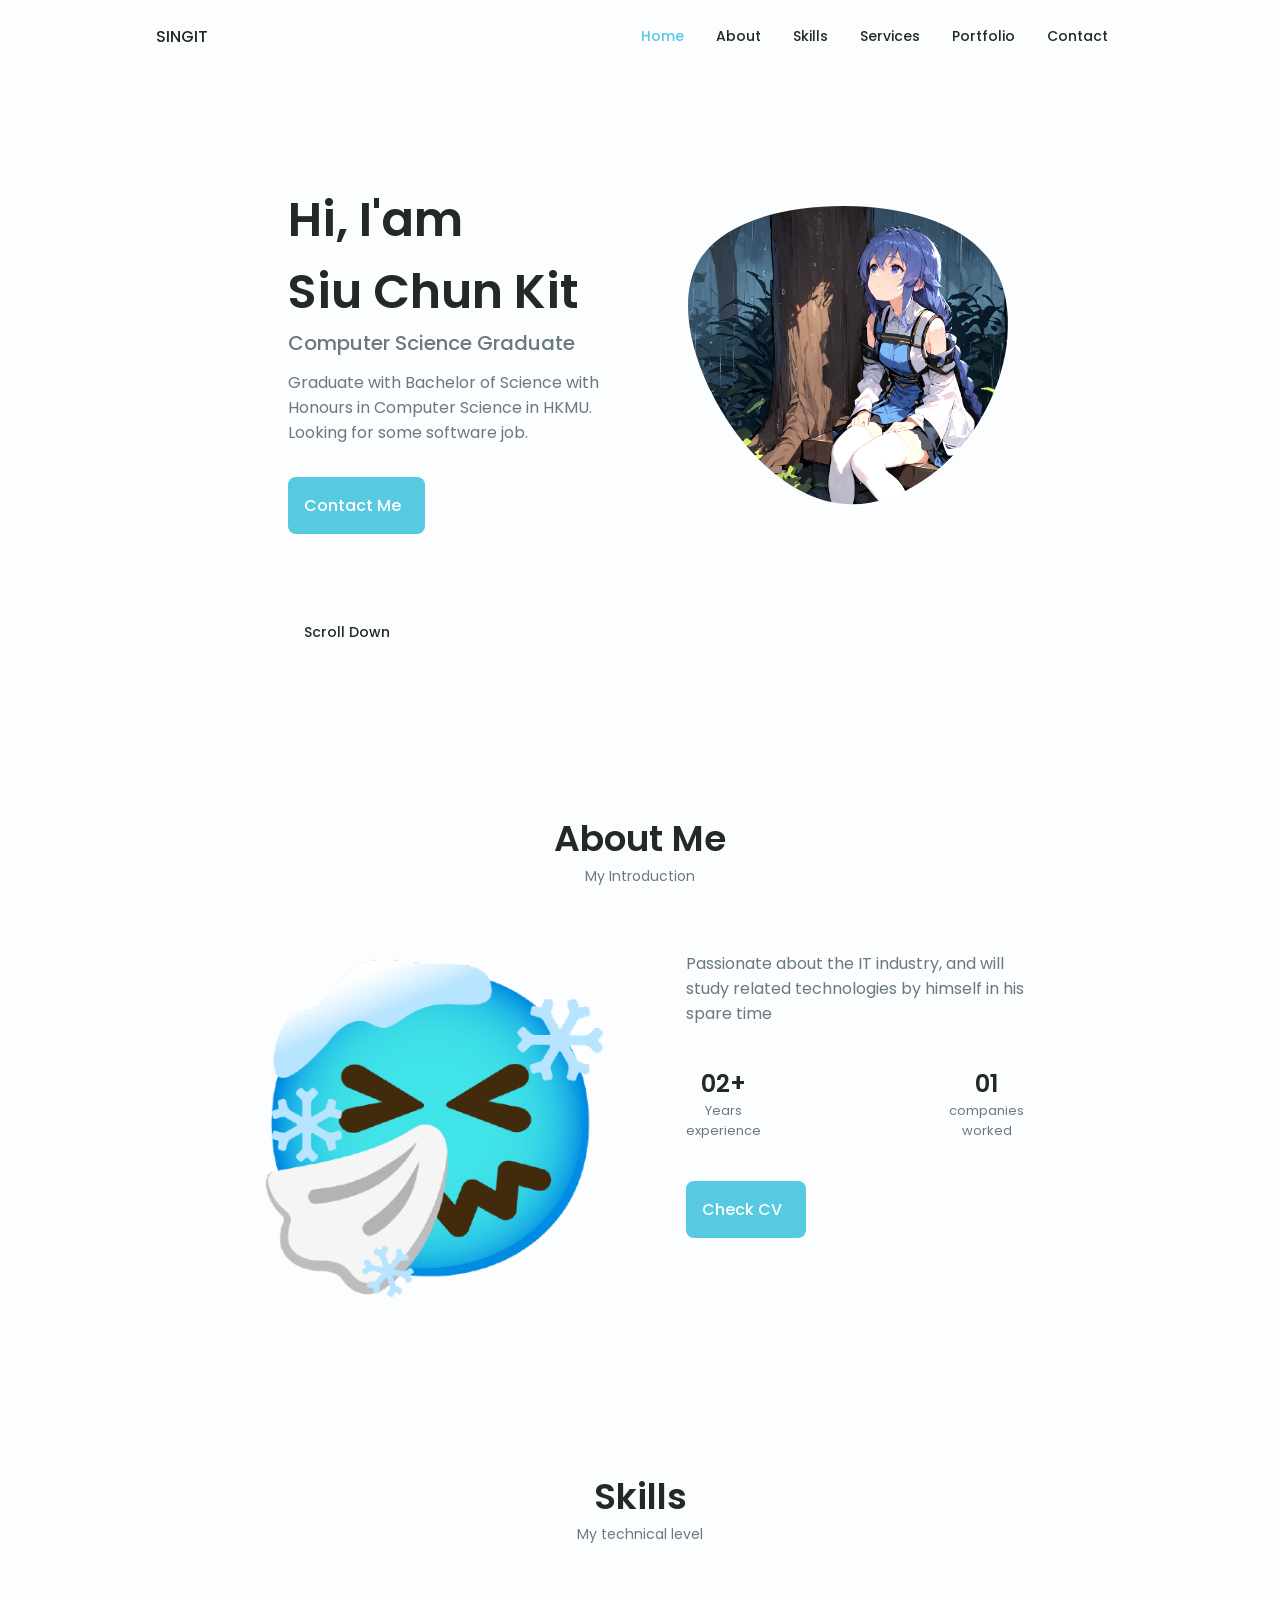
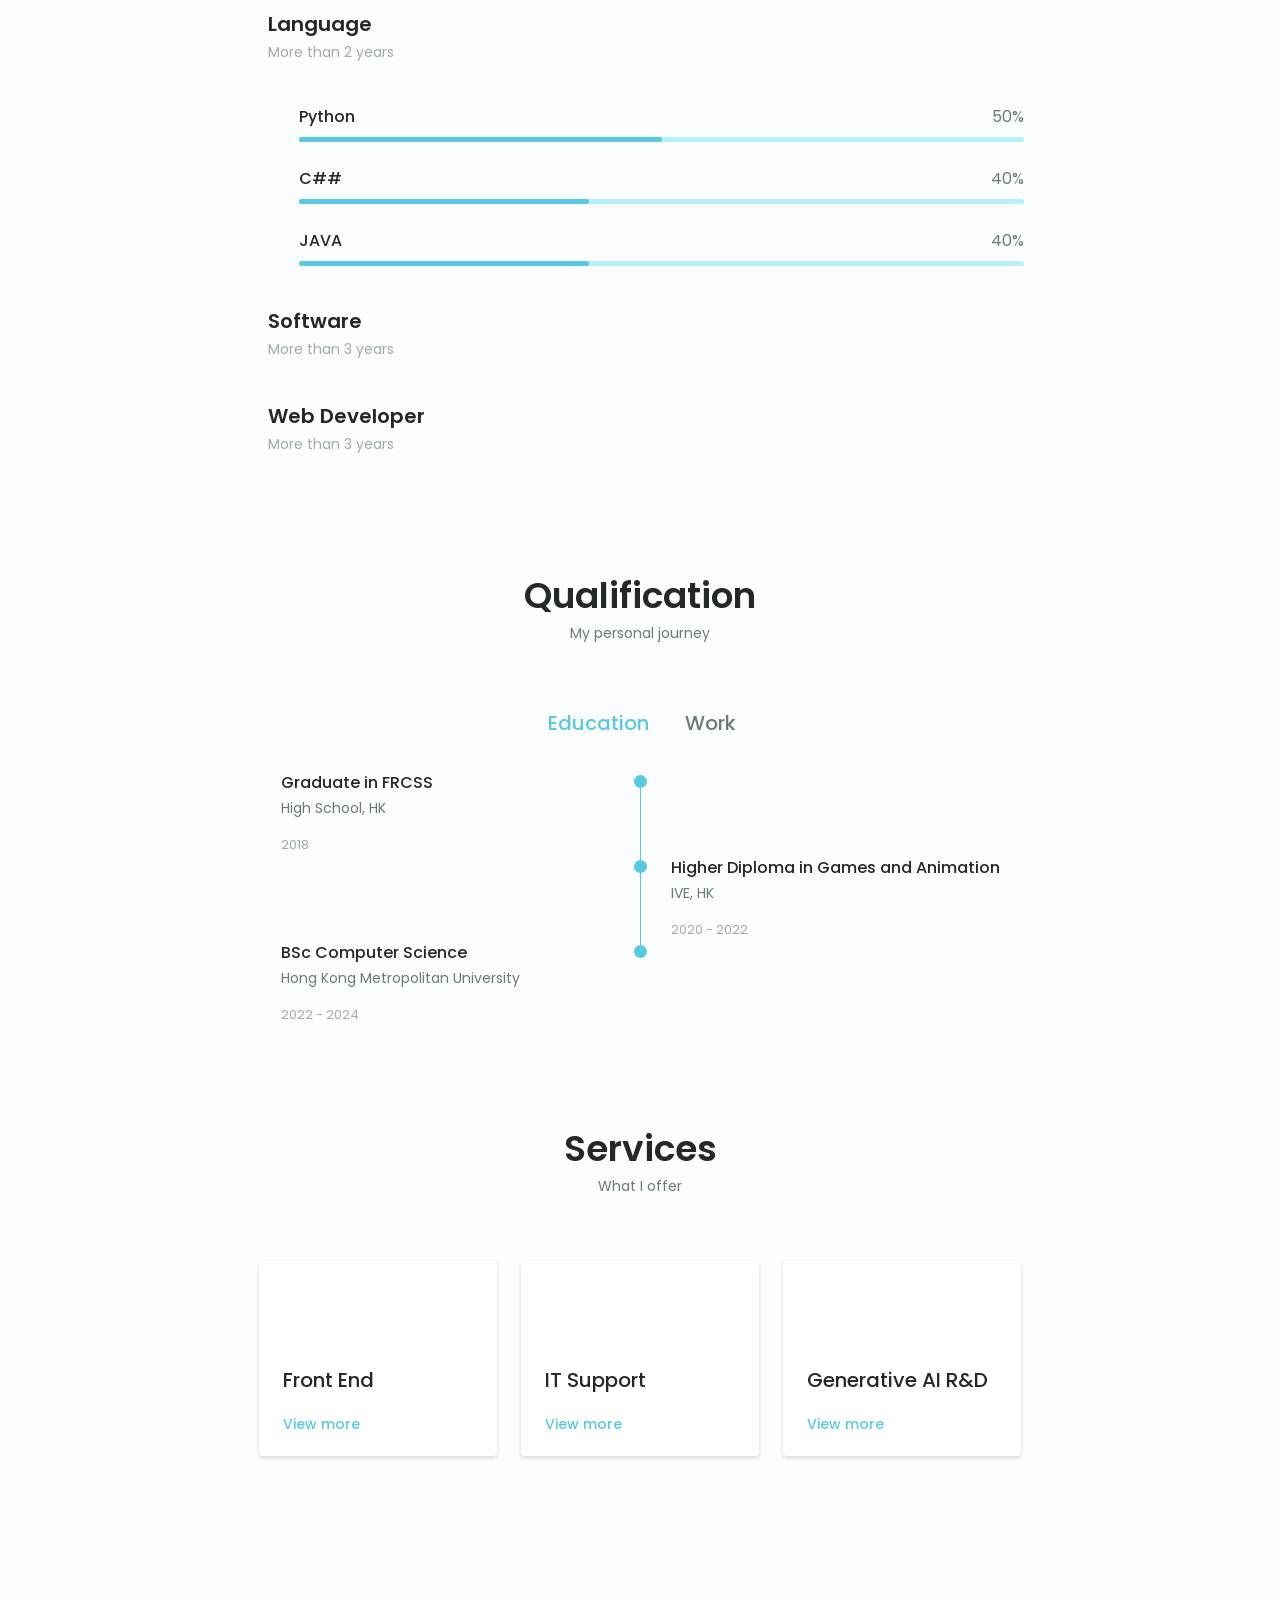
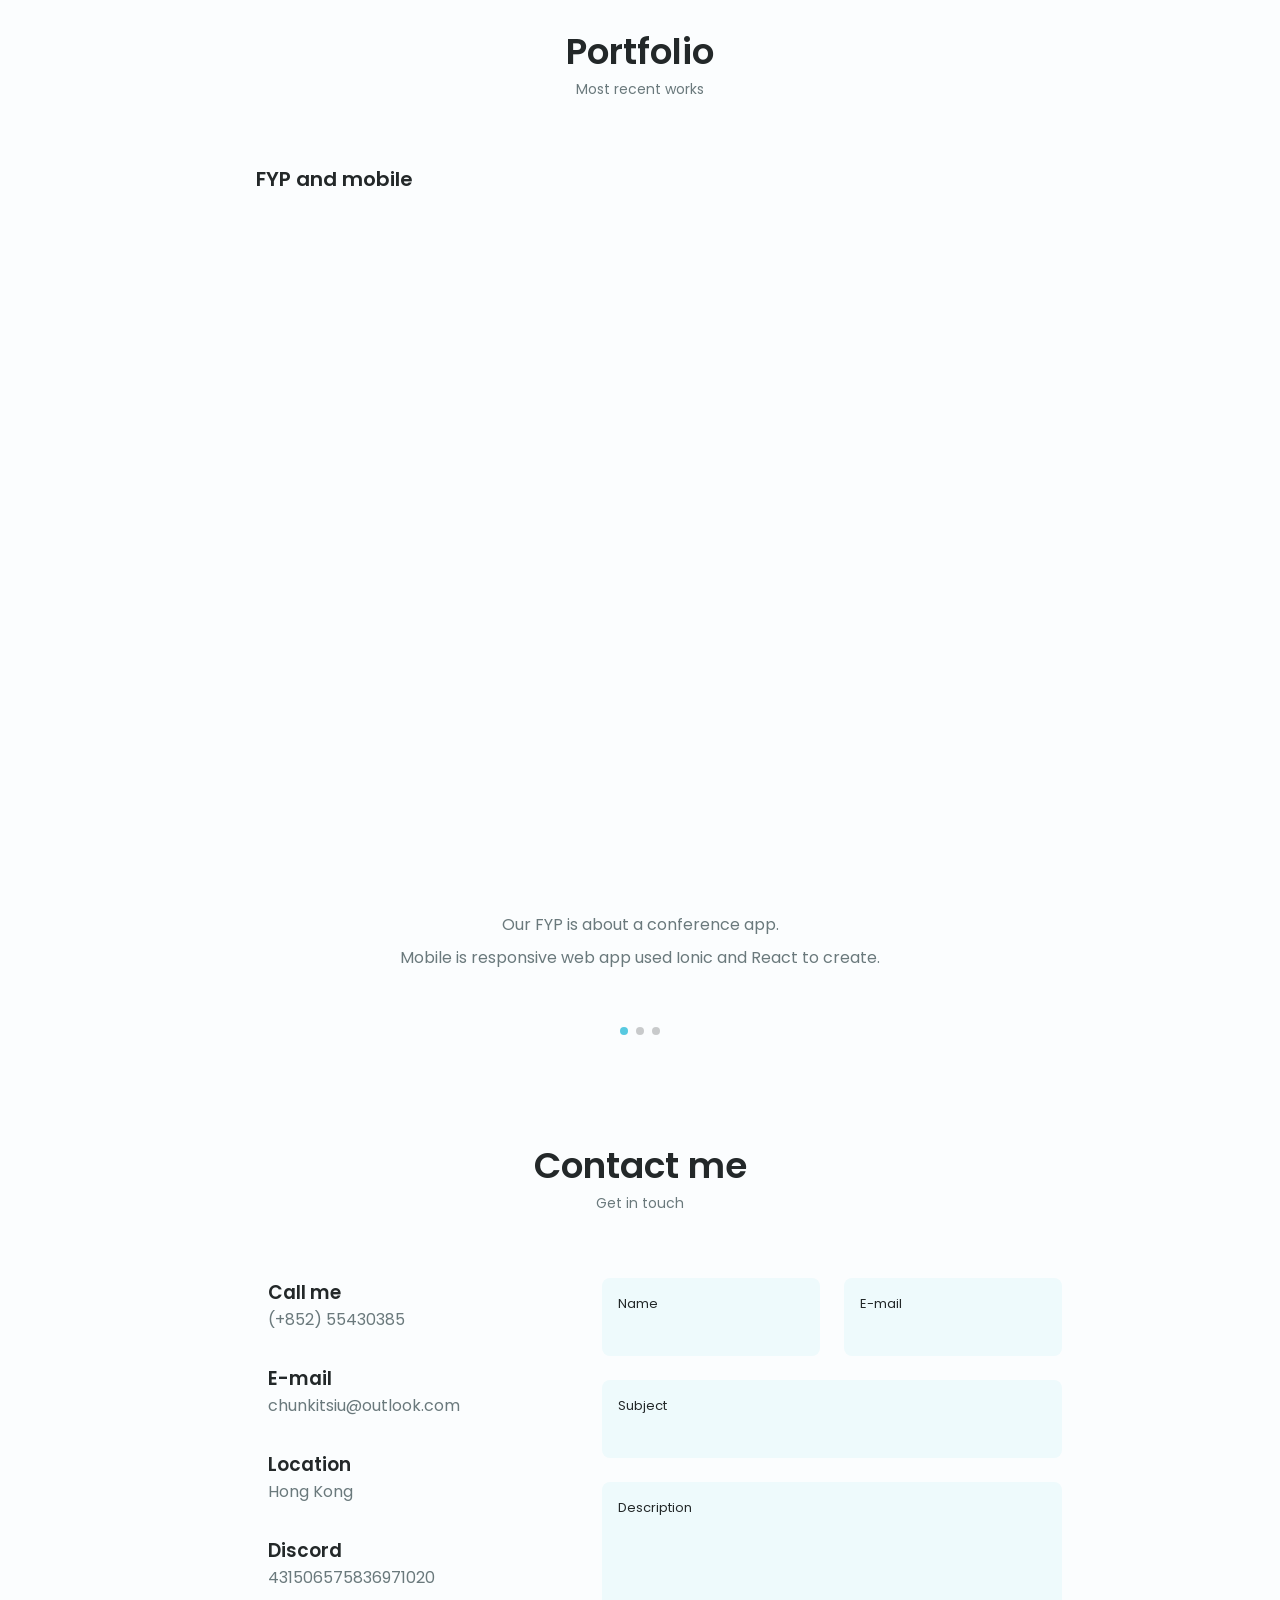
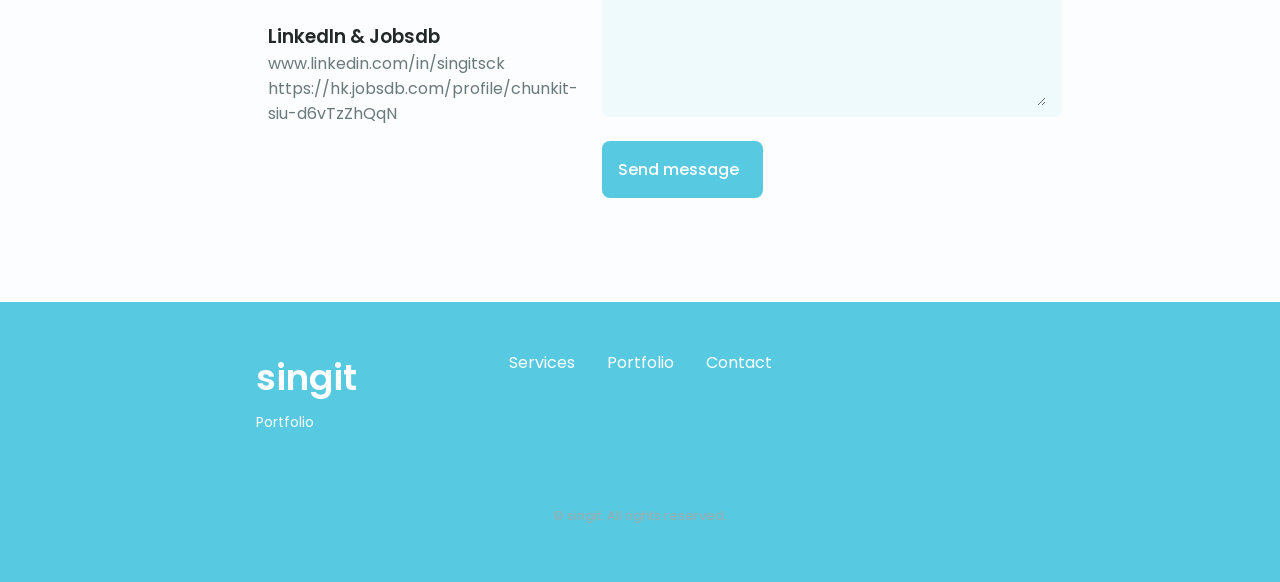
==== index.html @ 64caca0e "update visitData and CV" ====
<!DOCTYPE html>
    <html lang="en">
    <head>
        <meta charset="UTF-8">
        <meta name="viewport" content="width=device-width, initial-scale=1.0">

        <!--==================== UNICONS ====================-->
        <link rel="stylesheet" href="https://unicons.iconscout.com/release/v4.0.0/css/line.css">
        
        <!--==================== SWIPER CSS ====================-->
        <link rel="stylesheet" href="./css/swiper-bundle.min.css">
        
        <!--==================== CSS ====================-->
        <link rel="stylesheet" href="./css/styles.css">

        <title>singitPortfolio</title>
    </head>
    <body>
        <!--==================== HEADER ====================-->
        <header class="header" id="header">
            <nav class="nav container">
                <a href="#" class="nav__logo">SINGIT</a>
                <div class="nav__menu" id="nav-menu">
                    <ul class="nav__list grid">
                        <li class="nav__item">
                            <a href="#home" class="nav__link">
                                <i class="uil uil-estate nav__icon"></i>Home
                            </a>
                        </li>
                        <li class="nav__item">
                            <a href="#about" class="nav__link">
                                <i class="uil uil-user nav__icon"></i>About
                            </a>
                        </li>
                        <li class="nav__item">
                            <a href="#skills" class="nav__link">
                                <i class="uil uil-file-alt nav__icon"></i>Skills
                            </a>
                        </li>
                          <li class="nav__item">
                            <a href="#services" class="nav__link">
                                <i class="uil uil-briefcase-alt nav__icon"></i>Services
                            </a>
                        </li>
                        <li class="nav__item">
                            <a href="#portfolio" class="nav__link">
                                <i class="uil uil-scenery nav__icon"></i>Portfolio                                
                            </a>
                        </li>
                        <li class="nav__item">
                            <a href="#contact" class="nav__link">
                                <i class="uil uil-message nav__icon"></i>Contact                               
                            </a>
                        </li>
                    </ul>
                    <i class="uil uil-times nav__close" id="nav-close"></i>
                </div>
                <div class="nav__btns">
                    <!-- Theme change button -->

                    <i class="uil uil-moon change-theme" id="theme-button"></i>

                    <div class="nav__toggle" id="nav-toggle">
                        <i class="uil uil-apps"></i>
                    </div>
                </div>
            </nav>
        </header>

        <!--==================== MAIN ====================-->
        <main class="main">
            <!--==================== HOME ====================-->
            <section class="home section" id="home">
                <div class="home__container container grid">
                    <div class="home__content grid">
                        <div class="home__social">
                            <a href="https://www.linkedin.com/in/chun-kit-siu-b650a527b/" target="_blank" class="home__social-icon">
                                <i class="uil uil-linkedin-alt"></i>
                            </a>
                            <a href="https://twitter.com/singit99123" target="_blank" class="home__social-icon">
                                <i class="uil uil-twitter-alt"></i>
                            </a>
                            <a href="https://github.com/singitsck" target="_blank" class="home__social-icon">
                                <i class="uil uil-github-alt"></i>
                            </a>
                        </div>

                        <div class="home__img">
                            <svg class="home__blob" viewBox="0 0 200 187" xmlns="http://www.w3.org/2000/svg" xmlns:xlink="http://www.w3.org/1999/xlink">
                                <mask id="mask0" mask-type="alpha">
                                    <path d="M190.312 36.4879C206.582 62.1187 201.309 102.826 182.328 134.186C163.346 165.547 
                                    130.807 187.559 100.226 186.353C69.6454 185.297 41.0228 161.023 21.7403 129.362C2.45775 
                                    97.8511 -7.48481 59.1033 6.67581 34.5279C20.9871 10.1032 59.7028 -0.149132 97.9666 
                                    0.00163737C136.23 0.303176 174.193 10.857 190.312 36.4879Z"/>
                                </mask>
                                <g mask="url(#mask0)" >
                                    <path d="M190.312 36.4879C206.582 62.1187 201.309 102.826 182.328 134.186C163.346 
                                    165.547 130.807 187.559 100.226 186.353C69.6454 185.297 41.0228 161.023 21.7403 
                                    129.362C2.45775 97.8511 -7.48481 59.1033 6.67581 34.5279C20.9871 10.1032 59.7028 
                                    -0.149132 97.9666 0.00163737C136.23 0.303176 174.193 10.857 190.312 36.4879Z"/>
                                    <image class="home__blob-img" x="" xlink:href="images/00022-3827599235.jpg" transform="translate(0, -100)"/>
                                </g>
                            </svg>
                        </div>

                        <div class="home__data">
                            <h1 class="home__title">Hi, I'am</h1>
                            <h1 class="home__title">Siu Chun Kit</h1>
                            <h3 class="home__subtitle">Computer Science Graduate</h3>
                            <p class="home__description">Graduate with Bachelor of Science with Honours in Computer Science in HKMU.
                                                        Looking for some software job.</p>
                            <a href="#contact" class="button button--flex home__button">
                                Contact Me<i class="uil uil-message button__icon"></i>
                            </a>
                        </div>
                    </div>

                    <div class="home__scroll">
                        <a href="#about" class="home__scroll-button button--flex">
                            <i class="uil uil-mouse-alt home__scroll-mouse"></i>
                            <span class="home__scroll-name">Scroll Down</span>
                            <i class="uil uil-arrow-down home__scroll-arrow"></i>
                        </a>
                    </div>
                </div>
            </section>

            <!--==================== ABOUT ====================-->
            <section class="about section" id="about">
                <h2 class="section__title">About Me</h2>
                <span class="section__subtitle">My Introduction</span>

                <div class="about__container container grid">
                    <img src="images/69478063.png" alt="" class="about__img">
                    <div class="about__data">
                        <p class="about__description">
                            Passionate about the IT industry, and will study related technologies by himself in his spare time
                        </p>
                        <div class="about__info">
                            <div>
                                <span class="about__info-title">02+</span>
                                <span class="about__info-name">Years <br> experience</span>
                            </div>
                            <!-- <div>
                                <span class="about__info-title">05+</span>
                                <span class="about__info-name">Completed <br> certifications</span>
                            </div> -->
                            <div>
                                <span class="about__info-title">01</span>
                                <span class="about__info-name">companies<br>worked</span>
                            </div>
                        </div>

                        <div class="about__buttons">
                            <a download="" href="./CV.pdf" class="button button--flex">
                                Check CV<i class="uil uil-download-alt button__icon"></i>
                            </a>
                        </div>
                    </div>
                </div>
            </section>

            <!--==================== SKILLS ====================-->
            <section class="skills section" id="skills">
                <h2 class="section__title">Skills</h2>
                <span class="section__subtitle">My technical level</span>

                <div class="skills__container container grid">
                    <div>
                         <!--==================== SKILL-1 ====================-->
                        <div class="skills__content skills__open">
                            <div class="skills__header">
                                <i class="uil uil-analytics skills__icon"></i>
                               <div>
                                   <h1 class="skills__title">Language</h1>
                                   <span class="skills__subtitle">More than 2 years</span>
                               </div>

                               <i class="uil uil-angle-down skills__arrow"></i>
                            </div>
                            <div class="skills__list grid">
                                <div class="skills__data">
                                    <div class="skills__titles">
                                        <h3 class="skills__name">Python</h3>
                                        <span class="skills__number">50%</span>
                                    </div>
                                    <div class="skills__bar">
                                        <span class="skills__percentage"></span>
                                    </div>
                                </div>
                               <div class="skills__data">
                                   <div class="skills__titles">
                                       <h3 class="skills__name">C##</h3>
                                       <span class="skills__number">40%</span>
                                   </div>
                                   <div class="skills__bar">
                                       <span class="skills__percentage"></span>
                                   </div>
                               </div>
                               <div class="skills__data">
                                   <div class="skills__titles">
                                       <h3 class="skills__name">JAVA</h3>
                                       <span class="skills__number">40%</span>
                                   </div>
                                   <div class="skills__bar">
                                       <span class="skills__percentage"></span>
                                   </div>
                               </div>
                               <!-- <div class="skills__data">
                                   <div class="skills__titles">
                                       <h3 class="skills__name">TypeScript</h3>
                                       <span class="skills__number">20%</span>
                                   </div>
                                   <div class="skills__bar">
                                       <span class="skills__percentage"></span>
                                   </div>
                               </div> -->
                            </div>
                        </div>
                         <!--==================== SKILLS 2 ====================-->
                        <div class="skills__content skills__close">
                            <div class="skills__header">
                                <i class="uil uil-money-bill skills__icon"></i>
                               <div>
                                   <h1 class="skills__title">Software</h1>
                                   <span class="skills__subtitle">More than 3 years</span>
                               </div>

                               <i class="uil uil-angle-down skills__arrow"></i>
                            </div>
                            <div class="skills__list grid">
                                <div class="skills__data">
                                    <div class="skills__titles">
                                        <h3 class="skills__name">Unity</h3>
                                        <span class="skills__number">30%</span>
                                    </div>
                                    <div class="skills__bar">
                                        <span class="skills__percentage "></span>
                                    </div>
                               </div>
                               <div class="skills__data">
                                   <div class="skills__titles">
                                       <h3 class="skills__name">React</h3>
                                       <span class="skills__number">40%</span>
                                   </div>
                                   <div class="skills__bar">
                                       <span class="skills__percentage"></span>
                                   </div>
                               </div>
                               <div class="skills__data">
                                <div class="skills__titles">
                                    <h3 class="skills__name">Stable Diffusion</h3>
                                    <span class="skills__number">60%</span>
                                </div>
                                <div class="skills__bar">
                                    <span class="skills__percentage"></span>
                                </div>
                                </div>
                               <div class="skills__data">
                                    <div class="skills__titles">
                                      <h3 class="skills__name">Google suite</h3>
                                      <span class="skills__number">90%</span>
                                    </div>
                                    <div class="skills__bar">
                                       <span class="skills__percentage"></span>
                                    </div>
                                </div>
                                <div class="skills__data">
                                   <div class="skills__titles">
                                       <h3 class="skills__name">MS Office</h3>
                                       <span class="skills__number">70%</span>
                                   </div>
                                   <div class="skills__bar">
                                       <span class="skills__percentage"></span>
                                   </div>
                                </div>
                            </div>
                        </div>
                    </div>

                    <div>
                        <!--==================== SKILLS 3 ====================-->
                        <div class="skills__content skills__close">
                            <div class="skills__header">
                               <i class="uil uil-brackets-curly skills__icon"></i>
                               <div>
                                   <h1 class="skills__title">Web Developer</h1>
                                   <span class="skills__subtitle">More than 3 years</span>
                               </div>

                               <i class="uil uil-angle-down skills__arrow"></i>
                            </div>
                            <div class="skills__list grid">
                                <div class="skills__data">
                                    <div class="skills__titles">
                                        <h3 class="skills__name">HTML</h3>
                                        <span class="skills__number">70%</span>
                                    </div>
                                    <div class="skills__bar">
                                        <span class="skills__percentage"></span>
                                    </div>
                                </div>
                               <div class="skills__data">
                                   <div class="skills__titles">
                                       <h3 class="skills__name">CSS</h3>
                                       <span class="skills__number">60%</span>
                                   </div>
                                   <div class="skills__bar">
                                       <span class="skills__percentage"></span>
                                   </div>
                               </div>
                               <div class="skills__data">
                                   <div class="skills__titles">
                                       <h3 class="skills__name">JavaScript</h3>
                                       <span class="skills__number">40%</span>
                                   </div>
                                   <div class="skills__bar">
                                       <span class="skills__percentage"></span>
                                   </div>
                               </div>
                               <div class="skills__data">
                                   <div class="skills__titles">
                                       <h3 class="skills__name">TypeScript</h3>
                                       <span class="skills__number">30%</span>
                                   </div>
                                   <div class="skills__bar">
                                       <span class="skills__percentage"></span>
                                   </div>
                               </div>
                           </div>
                       </div>
                    </div>
                </div>
            </section>

              <!--==================== QUALIFICATION ====================-->
        <section class="qualification__section">
            <h2 class="section__title">Qualification</h2>
            <span class="section__subtitle">My personal journey</span>

            <div class="qualification__container container">
                <div class="qualification__tabs">
                    <div class="qualification__button button--flex qualification__active" data-target='#education'>
                        <i class="uil uil-graduation-cap qualification__icon"></i>
                        Education
                    </div>

                    <div class="qualification__button button--flex" data-target="#work">
                        <i class="uil uil-briefcase-alt qualification__icon"></i>
                        Work
                    </div>
                </div>

                <div class="qualification__sections">
                    <!--==================== QUALIFICATION CONTENT 1 ====================-->
                    <div class="qualification__content qualification__active" data-content id="education">
                        <!--==================== QUALIFICATION 1 ====================--> 
                        <div class="qualification__data">
                            <div>
                                <h3 class="qualification__title">Graduate in FRCSS </h3>
                                <span class="qualification__subtitle">High School, HK</span>
                                <div class="qualification__calendar">
                                    <i class="uil uil-calendar-alt"></i>
                                    2018
                                </div>
                            </div>

                            <div>
                                <span class="qualification__rounder"></span>
                                <span class="qualification__line"></span>
                            </div>
                        </div>
                        
                        <!--==================== QUALIFICATION 2 ====================--> 
                        <div class="qualification__data">
                            <div></div>
                            <div>
                                <span class="qualification__rounder"></span>
                                <span class="qualification__line"></span>
                            </div>

                            <div>
                                <h3 class="qualification__title">Higher Diploma in Games and Animation </h3>
                                <span class="qualification__subtitle">IVE, HK</span>
                                <div class="qualification__calendar">
                                <i class="uil uil-calendar-alt"></i>
                                2020 - 2022
                                </div>
                            </div>
                        </div> 

                        <!--==================== QUALIFICATION 3 ====================--> 
                        <div class="qualification__data">
                            <div>
                                <h3 class="qualification__title">BSc Computer Science</h3>
                                <span class="qualification__subtitle">Hong Kong Metropolitan University</span>
                                <div class="qualification__calendar">
                                    <i class="uil uil-calendar-alt"></i>
                                    2022 - 2024
                                </div>
                            </div>

                            <div>
                                <span class="qualification__rounder"></span>
                                <!-- <span class="qualification__line"></span> -->
                            </div>
                        </div> 

                    </div>
                    
                    <!--==================== QUALIFICATION CONTENT 2 ====================-->
                    <div class="qualification__content" data-content id="work">
                        <!--==================== QUALIFICATION 1 ====================--> 
                        <div class="qualification__data">
                            <div>
                                <h3 class="qualification__title">Internship</h3>
                                <span class="qualification__subtitle">EVI Services Limited</span>
                                <div class="qualification__calendar">
                                    <i class="uil uil-calendar-alt"></i>
                                    2021
                                </div>
                            </div>
        
                            <div>
                                <span class="qualification__rounder"></span>
                                <span class="qualification__line"></span>
                            </div>
                        </div>

                        <!--==================== QUALIFICATION 2 ====================--> 
                        <!-- <div class="qualification__data">
                            <div></div>
                            <div>
                                <span class="qualification__rounder"></span>
                                <span class="qualification__line"></span>
                            </div>

                            <div>
                                <h3 class="qualification__title">Internship</h3>
                                <span class="qualification__subtitle">EVI Services Limited</span>
                                <div class="qualification__calendar">
                                    <i class="uil uil-calendar-alt"></i>
                                    2021
                                </div>
                            </div>

                        </div> -->
                        
                    </div> 
               </div>
            </div>
        </section>
      
        <!--==================== SERVICES ====================-->
        <section class="services section" id="services">
            <h2 class="section__title">Services</h2>
            <span class="section__subtitle">What I offer</span>

            <div class="services__container container grid">
        <!--==================== SERVICES 1 ====================-->  
        <div class="services__content">
            <div>
                <i class="uil uil-arrow skills__icon"></i>
                <h3 class="services__title">Front End<br></h3>
            </div>
            <span class="button button--flex button--small button--link services__button">
                View more
                <i class="uil uil-arrow-right button__icon"></i>
            </span>

            <div class="services__modal">
                <div class="services__modal-content">
                    <h4 class="services__modal-title">Front End <br></h4>
                    <i class="uil uil-times services__modal-close"></i>

                    <ul class="services__modal-services grid">
                        <li class="services__modal-service">
                            <i class="uil uil-check-circle services__modal-icon"></i>
                            <p>Experience in Ionic and React.</p>
                        </li>

                        <li class="services__modal-service">
                            <i class="uil uil-check-circle services__modal-icon"></i>
                            <p>Proficiency in Front End languages.</p>
                        </li>

                        <li class="services__modal-service">
                            <i class="uil uil-check-circle services__modal-icon"></i>
                            <p>Systematically applying statistical and logical techniques.</p>
                        </li>

                        <li class="services__modal-service">
                            <i class="uil uil-check-circle services__modal-icon"></i>
                            <p>Visualizing graphs and charts and preparing reports and dashboards.</p>
                        </li>
                    </ul>
                </div>
            </div>
        </div>  
        
        <!--==================== SERVICES 2 ====================--> 
        <div class="services__content">
            <div>
                <i class="uil uil-desktop skills__icon"></i>
                <h3 class="services__title">IT Support<br> </h3>
            </div>
            <span class="button button--flex button--small button--link services__button">
                View more
                <i class="uil uil-arrow-right button__icon"></i>
            </span>

            <div class="services__modal">
                <div class="services__modal-content">
                    <h4 class="services__modal-title">IT Support<br></h4>
                    <i class="uil uil-times services__modal-close"></i>

                    <ul class="services__modal-services grid">
                        <li class="services__modal-service">
                            <i class="uil uil-check-circle services__modal-icon"></i>
                            <p>With strong skills in IT management, 
                                PC installation, and network maintenance</p>
                        </li>

                        <li class="services__modal-service">
                            <i class="uil uil-check-circle services__modal-icon"></i>
                            <p>Maintain customer accounts and help resolve disputes.</p>
                        </li>

                        <li class="services__modal-service">
                            <i class="uil uil-check-circle services__modal-icon"></i>
                            <p>Refer customers to loan officers or other financial specialists.</p>
                        </li>

                        <li class="services__modal-service">
                            <i class="uil uil-check-circle services__modal-icon"></i>
                            <p>Systematically applying statistical and logical techniques.</p>
                        </li>
                    </ul>
                </div>
            </div>
        </div>  
       
        <!--==================== SERVICES 3 ====================-->
        <div class="services__content">
            <div>
                <i class="uil uil-robot skills__icon"></i>
                <h3 class="services__title">Generative AI R&D<br></h3>
            </div>
            <span class="button button--flex button--small button--link services__button">
                View more
                <i class="uil uil-arrow-right button__icon"></i>
            </span>

            <div class="services__modal">
                <div class="services__modal-content">
                    <h4 class="services__modal-title">Local Deploy AI<br></h4>
                    <i class="uil uil-times services__modal-close"></i>

                    <ul class="services__modal-services grid">
                        <li class="services__modal-service">
                            <i class="uil uil-check-circle services__modal-icon"></i>
                            <p>Deployed llama and deepseek mode locally with ollama. </p>
                        </li>

                        <li class="services__modal-service">
                            <i class="uil uil-check-circle services__modal-icon"></i>
                            <p>Deployed ComfyUI and stable-diffusion-webui locally for AI creation.</p>
                        </li>

                    </ul>
                </div>
            </div>
        </div> 
  
       
        </div>
        </section>
        <!--==================== PORTFOLIO ====================-->
        <section class="portfolio section" id="portfolio">

            <h2 class="section__title">Portfolio</h2>
            <span class="section__subtitle">Most recent works</span>

            <div class="portfolio__container container swiper-container">
                <div class="swiper-wrapper">
                    <!--==================== PORTFOLIO 1 ====================-->
                
                    <div class="portfolio__YouTube grid swiper-slide">
                        <h3 class="portfolio__title">FYP and mobile</h3>
                        <iframe src="https://www.youtube.com/embed/RvzWBCloJYs" width="560px" height="315px"
                                frameborder="0" allow="accelerometer; autoplay; clipboard-write; encrypted-media; gyroscope; picture-in-picture" allowfullscreen>
                        </iframe>
                        <iframe src="https://www.youtube.com/embed/11mYKZgUie8" width="560px" height="315px"
                                frameborder="0" allow="accelerometer; autoplay; clipboard-write; encrypted-media; gyroscope; picture-in-picture" allowfullscreen>
                        </iframe>
                   
                        <div class="portfolio_">
                            <p class="portfolio__description">Our FYP is about a conference app.</p>
                            <p class="portfolio__description">Mobile is responsive web app used Ionic and React to create.</p>
                            <!-- <a href="#" class="button button--flex button--small portfolio__button">
                                Demo
                                <i class="uil uil-arrow-right button__icon"></i>
                            </a> -->
                        </div>
                     </div>
                    

                    <!--==================== PORTFOLIO 2 ====================-->
                
                    <div class="portfolio__YouTube grid swiper-slide">
                        <h3 class="portfolio__title">2D Mobile Game Demo</h3>
                        <iframe src="https://www.youtube.com/embed/8B0g4QF9JyE" width="560px" height="315px"
                                frameborder="0" allow="accelerometer; autoplay; clipboard-write; encrypted-media; gyroscope; picture-in-picture" allowfullscreen>
                        </iframe>

                        <div class="portfolio_">
                            
                            <p class="portfolio__description">used Unity to create.</p>
                            <!-- <a href="#" class="button button--flex button--small portfolio__button">
                                Demo
                                <i class="uil uil-arrow-right button__icon"></i>
                            </a> -->
                        </div>
                    </div>

                    <!--==================== PORTFOLIO 3 ====================-->
                    
                    <div class="portfolio__content grid swiper-slide" >
                        <h3 class="portfolio__title">AI drawing</h3>
                        <div class="portfolio__item">
                            <img src="./images/00001-3405745367.jpg" alt="" class="portfolio__img">
                            <p class="portfolio__description">used Stable Diffusion to create.</p>
                        </div>
                        <div class="portfolio__item second-column">
                            <img src="./images/azul_deusa_00173_.png" alt="" class="portfolio__img">
                            <p class="portfolio__description">used ComfyUI to create.</p>
                        </div>

                            
                            <!-- <a href="#" class="button button--flex button--small portfolio__button">
                                Demo
                                <i class="uil uil-arrow-right button__icon"></i>
                            </a> -->
                            <!-- <img src="./images/azul_deusa_00173_.png" alt="" class="portfolio__img"> -->
                        
                    </div>
                </div>

                <!-- add arrows-->
                <div class="swiper-button-next">
                    <i class="uil uil-angle-right-b swiper-portfolio-icon"></i>
                </div>

                <div class="swiper-button-prev">
                    <i class="uil uil-angle-left-b swiper-portfolio-icon"></i>
                </div>

                <!-- Add Pagination -->
                <div class="swiper-pagination"></div>
            </div>

        </section>

        <!-- ==================== PROJECT IN MIND ==================== -->
        <!-- <section class="project section">

            <div class="project__bg">
                <div class="project__container container grid">
                    <div class="project__data">
                        <h2 class="project__title">You have a new project?</h2>
                        <p class="project__description">Contact me now and get discounts on your Web development projects.</p>
                        <a href="#contact" class="button button--flex button--white">Contact me
                            <i class="uil uil-message project__icon button__icon"></i>
                        </a>
                       
                    </div>
                    <img src="assets/img/project.png" alt="" class="project__img">
                </div>
            </div>

        </section> -->

        <!--==================== TESTIMONIAL ====================-->
        <!-- <section class="testimonial section">

            <h2 class="section__title">Testimonials</h2>
            <span class="section__subtitle">My client saying</span>

            <div class="testimonial__container container swiper-container">
                <div class="swiper-wrapper"> -->
                <!--==================== TESTIMONIAL 1 ====================-->
                    <!-- <div class="testimonial__content swiper-slide">
                        <div class="testimonial__data">
                            <div class="testimonial__header">
                                <img src="./images/arun.PNG" alt="" class="testimonial__img">
                                
                                <div>
                                    <h3 class="testimonial__name">Arun Prashanth</h3>
                                    <span class="testimonial__client">Client</span>
                                </div>
                            </div>
                            <div>
                                <i class="uil uil-star testimonial__icon-star"></i>
                                <i class="uil uil-star testimonial__icon-star"></i>
                                <i class="uil uil-star testimonial__icon-star"></i>
                                <i class="uil uil-star testimonial__icon-star"></i>
                                <i class="uil uil-star testimonial__icon-star"></i>
                            </div>
                        </div>

                        <p class="testimonial__description">I get a good impression, I carry out my project with all the 
                            possible quality and attention and support 24 hours a day.
                        </p>
                    </div> -->
                    <!--==================== TESTIMONIAL 2 ====================-->
                    <!-- <div class="testimonial__content swiper-slide">
                        <div class="testimonial__data">
                            <div class="testimonial__header">
                                <img src="./images/yuga.PNG" alt="" class="testimonial__img">
                                
                                <div>
                                    <h3 class="testimonial__name">Yugadarshan</h3>
                                    <span class="testimonial__client">Client</span>
                                </div>
                            </div>
                            <div>
                                <i class="uil uil-star testimonial__icon-star"></i>
                                <i class="uil uil-star testimonial__icon-star"></i>
                                <i class="uil uil-star testimonial__icon-star"></i>
                                <i class="uil uil-star testimonial__icon-star"></i>
                                <i class="uil uil-star testimonial__icon-star"></i>
                            </div>
                        </div>

                        <p class="testimonial__description">I get a good impression, I carry out my project with all the 
                            possible quality and attention and support 24 hours a day.
                        </p>
                    </div> -->
                    <!--==================== TESTIMONIAL 3 ====================-->
                    <!-- <div class="testimonial__content swiper-slide">
                        <div class="testimonial__data">
                            <div class="testimonial__header">
                                <img src="./images/shenan.PNG" alt="" class="testimonial__img">
                                
                                <div>
                                    <h3 class="testimonial__name">Shenan Sachinthan</h3>
                                    <span class="testimonial__client">Client</span>
                                </div>
                            </div>
                            <div>
                                <i class="uil uil-star testimonial__icon-star"></i>
                                <i class="uil uil-star testimonial__icon-star"></i>
                                <i class="uil uil-star testimonial__icon-star"></i>
                                <i class="uil uil-star testimonial__icon-star"></i>
                                <i class="uil uil-star testimonial__icon-star"></i>
                            </div>
                        </div>

                        <p class="testimonial__description">I get a good impression, I carry out my project with all the 
                            possible quality and attention and support 24 hours a day.</p>
                    </div>      
                </div> -->

                <!--Add pagination-->
                <!-- <div class="swiper-pagination swiper-pagination-testimonial"></div>
            </div>
            </section> -->

        <!--==================== CONTACT ME ====================-->
        <section class="contact section" id="contact">
            <h2 class="section__title">Contact me</h2>
            <span class="section__subtitle">Get in touch</span>

            <div class="contact__container container grid">
                <div>
                    <div class="contact__information">
                        <i class="uil uil-phone-alt contact__icon"></i>

                        <div>
                            <h3 class="contact__title">Call me</h3>
                            <span class="contatc__subtitle">(+852) 55430385</span>
                        </div>
                    </div>

                    <div class="contact__information">
                        <i class="uil uil-envelope contact__icon"></i>

                        <div>
                            <h3 class="contact__title">E-mail</h3>
                            <span class="contatc__subtitle">chunkitsiu@outlook.com</span>
                        </div>
                    </div>

                    <div class="contact__information">
                        <i class="uil uil-map-marker contact__icon"></i>

                        <div>
                            <h3 class="contact__title">Location</h3>
                            <span class="contatc__subtitle">Hong Kong</span>
                        </div>
                    </div>

                    <div class="contact__information">
                        <i class="uil uil-discord contact__icon"></i>

                        <div>
                            <h3 class="contact__title">Discord</h3>
                            <span class="contatc__subtitle">431506575836971020</span>
                        </div>
                    </div>

                    <div class="contact__information">
                        <i class="uil uil-linkedin contact__icon"></i>

                        <div>
                            <h3 class="contact__title">LinkedIn & Jobsdb</h3>
                            <span class="contatc__subtitle">www.linkedin.com/in/singitsck</span></n>
                            <span class="contatc__subtitle">https://hk.jobsdb.com/profile/chunkit-siu-d6vTzZhQqN</span>
                        </div>
                    </div>
                </div>

                <form action="" class="contact__form grid">
                    <div class="contact__inputs grid">
                        <div class="contact__content">
                            <label for="" class="contact__label">Name</label>
                            <input type="text" class="contact__input">
                        </div>

                        <div class="contact__content">
                            <label for="" class="contact__label">E-mail</label>
                            <input type="email" class="contact__input">
                        </div>
                    </div>

                    <div class="contact__content">
                        <label for="" class="contact__label">Subject</label>
                        <input type="text" class="contact__input">
                    </div>

                    <div class="contact__content">
                        <label for="" class="contact__label">Description</label>
                        <textarea name="" id="" cols="0" rows="7" class="contact__input"></textarea>
                    </div>

                    <div>
                        <a href="#" class="button button--flex">
                            Send message
                            <i class="uil uil-message button__icon"></i>
                        </a>
                    </div>
                </form>
            </div>

        </section>
    </main>

    <!--==================== FOOTER ====================-->
    <footer class="footer">

        <div class="footer__bg">
            <div class="footer__container container grid">
                <div>
                    <h1 class="footer__title">singit</h1>
                    <span class="footer__subtitle">Portfolio</span>
                </div>

                <ul class="footer__links">
                    <li>
                        <a href="#services" class="footer__link">Services</a>
                    </li>
                    <li>
                        <a href="#portfolio" class="footer__link">Portfolio</a>
                    </li>
                    <li>
                        <a href="#contact" class="footer__link">Contact</a>
                    </li>
                </ul>

                <div class="footer__socials">
                    <a href=https://www.facebook.com/prashanna.drashan" target="_blank" class="footer__social">
                        <i class="uil uil-facebook"></i>
                    </a>
                    <a href="https://www.instagram.com/prashanna01/" target="_blank" class="footer__social">
                        <i class="uil uil-instagram"></i>
                    </a>
                    <a href="https://twitter.com/prashanna01" target="_blank" class="footer__social">
                        <i class="uil uil-twitter-alt"></i>
                    </a>
                </div>
            </div>
            <p class="footer__copy">&#169; singit. All rights reserved.</p>
        </div>
    </footer>

    <!--==================== SCROLL TOP ====================-->
    <a href="#" class="scrollup" id="scroll-up">
        <i class="uil uil-arrow-up scrollup__icon"></i>
    </a>
    

    <!--==================== SWIPER JS ====================-->
    <script src="./js/swiper-bundle.min.js"></script>

    <!--==================== MAIN JS ====================-->
    <script src="./js/main.js"></script>

    <script>
        // Send a request to track the visit
        fetch("/track-visit")
          .then((response) => response.text())
          .then((data) => console.log(data))
          .catch((error) => console.error("Error tracking visit:", error));
    </script>
</body>

</html>
---- css/styles.css ----
/* ==================== GOOGLE FONTS ====================*/
@import url("https://fonts.googleapis.com/css2?family=Poppins:wght@400;500;600&display=swap");

/*==================== VARIABLES CSS ====================*/
:root {
  --header-height: 3rem;

  /*========== Colors ==========*/
  /* Change favorite color */
  --hue-color: 190; /*Purple 250 - Green 142 - Blue 230 - Pink 340*/

  /* HSL color mode */
  --first-color: hsl(var(--hue-color), 69%, 61%);
  --first-color-second: hsl(var(--hue-color), 69%, 61%);
  --first-color-alt: hsl(var(--hue-color), 57%, 53%);
  --first-color-lighter: hsl(var(--hue-color), 92%, 85%);
  --title-color: hsl(var(--hue-color), 8%, 15%);
  --text-color: hsl(var(--hue-color), 8%, 45%);
  --text-color-light: hsl(var(--hue-color), 8%, 65%);
  --input-color: hsl(var(--hue-color), 70%, 96%);
  --body-color: hsl(var(--hue-color), 60%, 99%);
  --container-color: #fff;
  --scroll-bar-color: hsl(var(--hue-color), 12%, 90%);
  --scroll-thumb-color: hsl(var(--hue-color), 12%, 80%);

  /*========== Font and typography ==========*/
  --body-font: "Poppins", sans-serif;

  /* .5rem = 8px, 1rem = 16px, 1.5rem = 24px ... */
  --big-font-size: 2rem;
  --h1-font-size: 1.5rem;
  --h2-font-size: 1.25rem;
  --h3-font-size: 1.125rem;
  --normal-font-size: 0.938rem;
  --small-font-size: 0.813rem;
  --smaller-font-size: 0.75rem;

  /*========== Font weight ==========*/
  --font-medium: 500;
  --font-semi-bold: 600;

  /*========== Margenes Bottom ==========*/
  /* .25rem = 4px, .5rem = 8px, .75rem = 12px ... */
  --mb-0-25: 0.25rem;
  --mb-0-5: 0.5rem;
  --mb-0-75: 0.75rem;
  --mb-1: 1rem;
  --mb-1-5: 1.5rem;
  --mb-2: 2rem;
  --mb-2-5: 2.5rem;
  --mb-3: 3rem;

  /*========== z index ==========*/
  --z-tooltip: 10;
  --z-fixed: 100;
  --z-modal: 1000;
}

/* Font size for large devices */
@media screen and (min-width: 968px) {
  :root {
    --big-font-size: 3rem;
    --h1-font-size: 2.25rem;
    --h2-font-size: 1.5rem;
    --h3-font-size: 1.25rem;
    --normal-font-size: 1rem;
    --small-font-size: 0.875rem;
    --smaller-font-size: 0.813rem;
  }
}

/*========== Variables Dark theme ==========*/
body.dark-theme {
  /* HSL color mode */
  --first-color-second: hsl(var(--hue-color), 30%, 8%);
  --title-color: hsl(var(--hue-color), 8%, 95%);
  --text-color: hsl(var(--hue-color), 8%, 45%);
  --text-color-light: hsl(var(--hue-color), 8%, 75%);
  --input-color: hsl(var(--hue-color), 29%, 16%);
  --body-color: hsl(var(--hue-color), 28%, 12%);
  --container-color: hsl(var(--hue-color), 29%, 16%);
  --scroll-bar-color: hsl(var(--hue-color), 12%, 48%);
  --scroll-thumb-color: hsl(var(--hue-color), 12%, 36%);
}

/*========== Button Dark/Light ==========*/
.nav__btns {
  display: flex;
  align-items: center;
}

.change-theme {
  font-size: 1.25rem;
  color: var(--title-color);
  margin-right: var(--mb-1);
  cursor: pointer;
}

.change-theme:hover {
  color: var(--first-color);
}

/*==================== BASE ====================*/

* {
  box-sizing: border-box;
  padding: 0;
  margin: 0;
}

html {
  scroll-behavior: smooth;
}

body {
  margin: 0 0 var(--header-height) 0;
  font-family: var(--body-font);
  font-size: var(--normal-font-size);
  background-color: var(--body-color);
  color: var(--text-color);
}

h1,
h2,
h3,
h4 {
  color: var(--title-color);
  font-weight: var(--font-semi-bold);
}

ul {
  list-style: none;
}

a {
  text-decoration: none;
}

img {
  width: 100%;
  height: auto;
}

/*==================== REUSABLE CSS CLASSES ====================*/
.section {
  padding: 2rem 0 4rem;
  margin-bottom: 40px;
}

.section__title {
  font-size: var(--h1-font-size);
}

.section__subtitle {
  display: block;
  font-size: var(--small-font-size);
  margin-bottom: var(--mb-2);
}

.section__title,
.section__subtitle {
  text-align: center;
}

/*==================== LAYOUT ====================*/

.container {
  max-width: 768px;
  margin-left: var(--mb-1-5);
  margin-right: var(--mb-1-5);
}

.grid {
  display: grid;
  gap: 1.5rem;
}

.header {
  width: 100%;
  position: fixed;
  bottom: 0;
  left: 0;
  z-index: var(--z-fixed);
  background-color: var(--body-color);
}

/*==================== NAV ====================*/
.nav {
  max-width: 968px;
  height: var(--header-height);
  display: flex;
  justify-content: space-between;
  align-items: center;
}

.nav__logo,
.nav__toggle {
  color: var(--title-color);
  font-weight: var(--font-medium);
}

.nav__logo:hover {
  color: var(--first-color);
}

.nav__toggle {
  font-size: 1.1rem;
  cursor: pointer;
}

.nav__toggle:hover {
  color: var(--first-color);
}

@media screen and (max-width: 767px) {
  .nav__menu {
    position: fixed;
    bottom: -100%;
    left: 0;
    width: 100%;
    background-color: var(--body-color);
    padding: 2rem 1.5rem 4rem;
    box-shadow: 0 -1px 4px rgba(0, 0, 0, 0.15);
    border-radius: 1.5rem 1.5rem 0 0;
    transition: 0.3s;
  }
}

.nav__list {
  grid-template-columns: repeat(3, 1fr);
  gap: 2rem;
}
.nav__link {
  display: flex;
  flex-direction: column;
  align-items: center;
  font-size: var(--small-font-size);
  color: var(--title-color);
  font-weight: var(--font-medium);
}

.nav__link:hover {
  color: var(--first-color);
}

.nav__icon {
  font-size: 1.2rem;
}

.nav__close {
  position: absolute;
  right: 1.3rem;
  bottom: 0.5rem;
  font-size: 1.5rem;
  cursor: pointer;
  color: var(--first-color);
}

.nav__close:hover {
  color: var(--first-color-alt);
}

/* show menu */
.show-menu {
  bottom: 0;
}

/* Active link */
.active-link {
  color: var(--first-color);
}

/* Change background header */
.scroll-header {
  box-shadow: 0 -1px 4px rgba(0, 0, 0, 0.15);
}

/*==================== HOME ====================*/

.home__container {
  gap: 1rem;
}

.home__content {
  grid-template-columns: 0.5fr 3fr;
  padding-top: 3.5rem;
  align-items: center;
}

.home__social {
  display: grid;
  grid-template-columns: max-content;
  row-gap: 1rem;
}

.home__social-icon {
  font-size: 1.25rem;
  color: var(--first-color);
}

.home__social-icon:hover {
  color: var(--first-color-alt);
}

.home__blob {
  width: 200px;
  fill: var(--first-color);
}

.home__blob-img {
  /* width: 220px; */
  width: 200px;
  height: auto;
}

.home__data {
  grid-column: 1/3;
}

.home__title {
  font-size: var(--big-font-size);
}

.home__subtitle {
  font-size: var(--h3-font-size);
  color: var(--text-color);
  font-weight: var(--font-medium);
  margin-bottom: var(--mb-0-75);
}

.home__description {
  margin-bottom: var(--mb-2);
}

.home__scroll {
  display: none;
}

.home__scroll-button {
  color: var(--first-color);
  transition: 0.3s;
}

.home__scroll-button:hover {
  transform: translateY(0.25rem);
}

.home__scroll-mouse {
  font-size: 2rem;
}

.home__scroll-name {
  font-size: var(--small-font-size);
  color: var(--title-color);
  font-weight: var(--font-medium);
  margin-right: var(--mb-0-25);
}

.home__scroll-arrow {
  font-size: 1.25rem;
}
/*==================== BUTTONS ====================*/

.button {
  display: inline-block;
  background-color: var(--first-color);
  color: #ffff;
  padding: 1rem;
  border-radius: 0.5rem;
  font-weight: var(--font-medium);
}

.button:hover {
  background-color: var(--first-color-alt);
}

.button__icon {
  font-size: 1.2rem;
  margin-left: var(--mb-0-5);
  transition: 0.3s;
}

.button--white {
  background-color: #fff;
  color: var(--first-color);
}

.button--white:hover {
  background-color: #fff;
}

.button--flex {
  display: inline-flex;
  align-items: center;
  transition: 0.3s;
}

.button--small {
  padding: 0.75rem 1rem;
}

.button--link {
  padding: 0;
  background-color: transparent;
  color: var(--first-color);
}

.button--link:hover {
  background-color: transparent;
  color: var(--first-color-alt);
}

/*==================== ABOUT ====================*/
.about__img {
  width: 200px;
  border-radius: 0.5rem;
  justify-self: center;
  align-items: center;
}

.about__description {
  text-align: center;
  margin-bottom: var(--mb-2-5);
}

.about__info {
  display: flex;
  justify-content: space-evenly;
  margin-bottom: var(--mb-2-5);
}

.about__info-title {
  font-size: var(--h2-font-size);
  font-weight: var(--font-semi-bold);
  color: var(--title-color);
}

.about__info-name {
  font-size: var(--smaller-font-size);
}

.about__info-title,
.about__info-name {
  display: block;
  text-align: center;
}

.about__buttons {
  display: flex;
  justify-content: center;
}

/*==================== SKILLS ====================*/

.skills__container {
  row-gap: 0;
}

.skills__header {
  display: flex;
  align-items: center;
  margin-bottom: var(--mb-2-5);
  cursor: pointer;
}

.skills__icon,
.skills__arrow {
  font-size: 2rem;
  color: var(--first-color);
}

.skills__icon {
  margin-right: var(--mb-0-75);
}

.skills__title {
  font-size: var(--h3-font-size);
}

.skills__subtitle {
  font-size: var(--small-font-size);
  color: var(--text-color-light);
}

.skills__arrow {
  margin-left: auto;
  transition: 0.4s;
}

.skills__list {
  row-gap: 1.5rem;
  padding-left: 2.7rem;
}

.skills__titles {
  display: flex;
  justify-content: space-between;
  margin-bottom: var(--mb-0-5);
}

.skills__name {
  font-size: var(--normal-font-size);
  font-weight: var(--font-medium);
}

.skills__bar,
.skills__percentage {
  height: 5px;
  border-radius: 0.25rem;
}

.skills__bar {
  background-color: var(--first-color-lighter);
}

.skills__percentage {
  display: block;
  background-color: var(--first-color);
}

.skills__close .skills__list {
  height: 0;
  overflow: hidden;
}

.skills__open .skills__list {
  height: max-content;
  margin-bottom: var(--mb-2-5);
}

.skills__open .skills__arrow {
  transform: rotate(-180deg);
}

/*==================== QUALIFICATION ====================*/
.qualification__tabs {
  display: flex;
  justify-content: space-evenly;
  margin-bottom: var(--mb-2);
}

.qualification__button {
  font-size: var(--h3-font-size);
  font-weight: var(--font-medium);
  cursor: pointer;
}

.qualification__button:hover {
  color: var(--first-color);
}

.qualification__icon {
  font-size: 1.8rem;
  margin-right: var(--mb-0-25);
}

.qualification__data {
  display: grid;
  grid-template-columns: 1fr max-content 1fr;
  column-gap: 1.5rem;
}

.qualification__title {
  font-size: var(--normal-font-size);
  font-weight: var(--font-medium);
}

.qualification__subtitle {
  display: inline-block;
  font-size: var(--small-font-size);
  margin-bottom: var(--mb-1);
}

.qualification__calendar {
  font-size: var(--smaller-font-size);
  color: var(--text-color-light);
  /* margin-bottom: var(--mb-1) */
}

.qualification__rounder {
  display: inline-block;
  width: 13px;
  height: 13px;
  background-color: var(--first-color);
  border-radius: 50%;
}

.qualification__line {
  display: block;
  width: 1px;
  height: 100%;
  background-color: var(--first-color);
  transform: translate(6px, -7px);
}

.qualification__content[data-content] {
  display: none;
}

.qualification__active[data-content] {
  display: block;
}

.qualification__button.qualification__active {
  color: var(--first-color);
}

/*==================== SERVICES ====================*/
.services__container {
  gap: 1.5rem;
  grid-template-columns: repeat(2, 1fr);
}

.services__content {
  position: relative;
  background-color: var(--container-color);
  padding: 3.5rem 0.5rem 1.25rem 1.5rem;
  border-radius: 0.25rem;
  box-shadow: 0 2px 4px rgba(0, 0, 0, 0.15);
  transition: 0.3s;
}

.services__content:hover {
  box-shadow: 0 4px 8px rgba(0, 0, 0, 0.3);
}

.services__icon {
  display: block;
  font-size: 1.5rem;
  color: var(--first-color);
  margin-bottom: var(--mb-1);
}

.services__title {
  font-size: var(--h3-font-size);
  margin-bottom: var(--mb-1);
  font-weight: var(--font-medium);
}

.services__button {
  cursor: pointer;
  font-size: var(--small-font-size);
}

.services__button:hover .button__icon {
  transform: translateX(0.25rem);
}

.services__modal {
  position: fixed;
  top: 0;
  left: 0;
  right: 0;
  bottom: 0;
  background-color: rgba(0, 0, 0, 0.5);
  display: flex;
  align-items: center;
  justify-content: center;
  padding: 0 1rem;
  z-index: var(--z-modal);
  opacity: 0;
  visibility: hidden;
  transition: 0.3s;
}

.services__modal-content {
  position: relative;
  background-color: var(--container-color);
  padding: 1.5rem;
  border-radius: 0.5rem;
}

.services__modal-services {
  row-gap: 1rem;
}

.services__modal-service {
  display: flex;
}

.services__modal-title {
  font-size: var(--h3-font-size);
  font-weight: var(--font-medium);
  margin-bottom: var(--mb-1-5);
}

.services__modal-close {
  position: absolute;
  top: 1rem;
  right: 1rem;
  font-size: 1.5rem;
  color: var(--first-color);
  cursor: pointer;
}

.services__modal-icon {
  color: var(--first-color);
  margin-right: var(--mb-0-25);
}

/* Active Modal */
.active-modal {
  opacity: 1;
  visibility: visible;
}

/*==================== PORTFOLIO ====================*/
.portfolio__container {
  overflow: initial;
  width: auto; /* 設置寬度為自動 */
  height: auto; /* 設置高度為自動 */
}

.portfolio__content {
  padding: 0 1.5rem;
}

.image-container {
  display: flex;
  flex-direction: column; /* 垂直排列子元素 */
  align-items: center; /* 水平置中子元素 */
}

.portfolio__description {
  text-align: center; /* 使描述文本居中 */
  margin-top: 0.5rem; /* 添加描述文本的上邊距 */
}

.portfolio__img {
  width: 100%; /* 設置圖片寬度為父容器的 100% */
  height: auto; /* 保持圖片比例 */
  max-width: 90%; /* 設置圖片最大寬度為父容器的 48% */
  border-radius: 0.5rem; /* 圓角邊框 */
}

.portfolio__title {
  display: block;
  font-size: var(--h3-font-size);
  margin-bottom: var(--mb-0-5);
  grid-column: 1 / -1 !important; /* 跨越所有列，使用 !important */
}

.portfolio__description {
  text-align: center; /* 使描述文本居中 */
  margin-top: 0.5rem; /* 添加描述文本的上邊距 */
}

.portfolio__button:hover .button__icon {
  transform: translateX(0.25rem);
}

.swiper-button-prev::after,
.swiper-button-next::after {
  content: "";
}

.swiper-portfolio-icon {
  font-size: 2rem;
  color: var(--first-color);
}

.swiper-button-prev {
  left: -0.5rem;
}

.swiper-button-next {
  right: -0.5rem;
}

.swiper-container-horizontal > .swiper-pagination-bullets {
  bottom: -2.5rem;
}

.swiper-pagination-bullet-active {
  background-color: var(--first-color);
}

.swiper-button-prev,
.swiper-button-next,
.swiper-pagination-bullet {
  outline: none;
}
/*==================== PROJECT IN MIND ====================*/
.project {
  text-align: center;
}

.project__bg {
  background-color: var(--first-color-second);
  padding-top: 3rem;
}

.project__title {
  font-size: var(--h2-font-size);
  margin-bottom: var(--mb-0-75);
}

.project__description {
  margin-bottom: var(--mb-1-5);
}

.project__title,
.project__description {
  color: #fff;
}

.project__img {
  width: 232px;
  justify-self: center;
}

/*==================== TESTIMONIAL ====================*/
.testimonial__data,
.testimonial__header {
  display: flex;
}

.testimonial__data {
  justify-content: space-between;
  margin-bottom: var(--mb-1);
}

.testimonial__img {
  width: 60px;
  height: 60px;
  border-radius: 50%;
  margin-right: var(--mb-0-75);
}

.testimonial__name {
  font-size: var(--h3-font-size);
  font-weight: var(--font-medium);
}

.testimonial__client {
  font-size: var(--small-font-size);
  color: var(--text-color-light);
}

.testimonial__description {
  margin-bottom: var(--mb-2-5);
}

.testimonial__icon-star {
  color: var(--first-color);
}

.swiper-container .swiper-pagination-testimonial {
  bottom: 0;
}

/*==================== CONTACT ME ====================*/
.contact__container {
  row-gap: 3rem;
}

.contact__information {
  display: flex;
  margin-bottom: var(--mb-2);
}

.contact__icon {
  font-size: 1.5rem;
  color: var(--first-color);
  margin-right: var(--mb-0-75);
}

.content__title {
  font-size: var(--h3-font-size);
  font-weight: var(--font-medium);
}

.contact__subtitle {
  font-size: var(--small-font-size);
  color: var(--text-color-light);
}

.contact__content {
  background-color: var(--input-color);
  border-radius: 0.5rem;
  padding: 0.75rem 1rem 0.25rem;
}

.contact__label {
  font-size: var(--smaller-font-size);
  color: var(--title-color);
}

.contact__input {
  width: 100%;
  background-color: var(--input-color);
  color: var(--text-color);
  font-family: var(--body-font);
  font-size: var(--normal-font-size);
  border: none;
  outline: none;
  padding: 0.25rem 0.5rem 0.5rem 0;
}

/*==================== FOOTER ====================*/
.footer {
  padding-top: 2rem;
}

.footer__container {
  row-gap: 3.5rem;
}

.footer__bg {
  background-color: var(--first-color-second);
  padding: 2rem 0 3rem;
}

.footer__title {
  font-size: var(--h1-font-size);
  margin-bottom: var(--mb-0-25);
}

.footer__subtitle {
  font-size: var(--small-font-size);
}

.footer__links {
  display: flex;
  flex-direction: column;
  row-gap: 1.5rem;
}

.footer__link:hover {
  color: var(--first-color-lighter);
}

.footer__social {
  font-size: 1.25rem;
  margin-right: var(--mb-1-5);
}

.footer__social:hover {
  color: var(--first-color-lighter);
}

.footer__copy {
  font-size: var(--smaller-font-size);
  text-align: center;
  color: var(--text-color-light);
  margin-top: var(--mb-3);
}

.footer__title,
.footer__subtitle,
.footer__link,
.footer__social {
  color: #fff;
}

/*========== SCROLL UP ==========*/
.scrollup {
  position: fixed;
  right: 1rem;
  bottom: -20%;
  background-color: var(--first-color);
  opacity: 0.8;
  padding: 0 0.3rem;
  border-radius: 0.4rem;
  z-index: var(--z-tooltip);
  transition: 0.4s;
}

.scrollup:hover {
  background-color: var(--first-color-alt);
}

.scrollup__icon {
  font-size: 1.5rem;
  color: #fff;
}

/* Show scroll */
.show-scroll {
  bottom: 5rem;
}

/*========== SCROLL BAR ==========*/
::-webkit-scrollbar {
  width: 0.6rem;
  background-color: var(--scroll-bar-color);
  border-radius: 0.5rem;
}

::-webkit-scrollbar-thumb {
  background-color: var(--scroll-thumb-color);
  border-radius: 0.5rem;
}

::-webkit-scrollbar-thumb:hover {
  background-color: var(--text-color-light);
}

/*==================== MEDIA QUERIES ====================*/
/* For small devices */
@media screen and (max-width: 380px) {
  .container {
    margin-left: var(--mb-1);
    margin-right: var(--mb-1);
  }

  .nav__menu {
    padding: 2rem 0.25rem 4rem;
  }

  .nav__list {
    column-gap: 0;
  }

  .home__content {
    grid-template-columns: 0.35fr 3fr;
  }

  .home__blob {
    width: 250px;
  }

  .home__social-icon {
    width: 30px;
  }

  .home__subtitle {
    font-size: 24px;
  }

  .home__description {
    font-size: 18px;
  }

  .home__button {
    font-size: 20px;
  }

  .skills__title {
    font-size: var(--normal-font-size);
  }
  .qualification__data {
    gap: 0.5rem;
  }

  .services__container {
    grid-template-columns: max-content;
    justify-content: center;
  }

  .services__modal {
    padding: 0 0.5rem;
  }

  .project__img {
    width: 200px;
  }

  .testimonial__header,
  .testimonial__data {
    flex-direction: column;
    align-items: center;
  }

  .testimonial__img {
    margin-right: 0;
    margin-bottom: var(--mb-0-25);
  }

  .testimonial__data,
  .testimonial__description {
    text-align: center;
  }
}

/* For medium devices */
@media screen and (min-width: 568px) {
  .home__content {
    grid-template-columns: max-content 1fr 1fr;
  }

  .home__data {
    grid-column: initial;
  }
  .home__img {
    order: 1;
    justify-self: center;
  }

  .about__container,
  .skills_container,
  .portfolio__content,
  .project__container,
  .contact__container,
  .footer__container {
    grid-template-columns: repeat(2, 1fr);  /* 創建兩列，寬度空間1 */
  }

  .portfolio__YouTube {
    column-gap: 5rem;
    grid-template-columns: repeat(1, 1fr);
    align-items: center; /* 垂直置中 */
    justify-content: center; /* 水平置中 */
  }

  .qualification__sections {
    display: flex;
    grid-template-columns: 0.6fr;
    justify-content: center;
  }

  @media screen and (min-width: 768px) {
    .container {
      margin-left: auto;
      margin-right: auto;
    }

    .body {
      margin: 0;
    }
    .section {
      padding: 6rem 0 2rem;
    }
    .section__subtitle {
      margin-bottom: 4rem;
    }
    .header {
      top: 0;
      bottom: initial;
    }

    .header,
    .main,
    .footer__container {
      padding: 0 1rem;
    }

    .nav {
      height: calc(var(--header-height) + 1.5rem);
      column-gap: 1rem;
    }
    .nav__icon,
    .nav__close,
    .nav__toggle {
      display: none;
    }

    .nav__list {
      display: flex;
      column-gap: 2rem;
    }

    .nav__menu {
      margin-left: auto;
    }
    .change-theme {
      margin: 0;
    }

    .home__container {
      row-gap: 5rem;
    }

    .home__content {
      padding-top: 5.5rem;
      column-gap: 2rem;
    }
    .home__blob {
      width: 270px;
    }
    .home__scroll {
      display: block;
    }
    .home__scroll-button {
      margin-left: 3rem;
    }
    .about__data {
      justify-content: center;
    }
    .about__container {
      column-gap: 5rem;
    }
    .about__img {
      width: 350px;
    }
    .about__description {
      text-align: initial;
    }
    .about__info {
      justify-content: space-between;
    }
    .about__buttons {
      justify-content: initial;
    }
    .qualification__tabs {
      justify-content: center;
    }
    .qualification__button {
      margin: 0 var(--mb-1);
    }

    .qualification__sections {
      grid-template-columns: 0.5fr;
    }
    .services__container {
      grid-template-columns: repeat(3, 218px);
      justify-content: center;
    }
    .services__icon {
      font-size: 2rem;
    }

    .services__modal-content {
      width: 450px;
    }
    .small-img {
      width: 50%; /* 設定圖像寬度為原來的50% */
      height: auto; /* 自動調整高度以保持比例 */
      display: flex; 
      flex-direction: column;
      /* justify-content: space-between; */
    }
    .video-container iframe {
      width: 230%; 
      height: 450px;
    }
    .portfolio__content {
      align-items: center; /* 垂直置中 */
      justify-content: center; /* 水平置中 */
    }
    .project {
      text-align: initial;
    }
    .project__bg {
      background: none;
    }
    .project__container {
      background-color: var(--first-color-second);
      border-radius: 1rem;
      padding: 3rem 2.5rem 0;
      grid-template-columns: 1fr max-content;
      column-gap: 3rem;
    }
    .project__data {
      padding-top: 0.8rem;
    }
    .footer__container {
      grid-template-columns: repeat(3, 1fr);
    }
    .footer__bg {
      padding: 3rem 0 3.5rem;
    }

    .footer__links {
      flex-direction: row;
      column-gap: 2rem;
    }
    .footer__socials {
      justify-self: flex-end;
    }
    .footer__copy {
      margin-top: 4.5rem;
    }
  }
}

/* For large devices */
@media screen and (min-width: 1024px) {
  body {
    margin: 0;
  }

  .header,
  .main,
  .footer__container {
    padding: 0;
  }
  .home__blob {
    width: 320px;
  }
  .home__social {
    transform: translateX(-6rem);
  }
  .services__container {
    grid-template-columns: repeat(3, 238px);
  }
  .portfolio__content {
    column-gap: 5rem;
  }

  .project__container {
    padding-bottom: 30px;
  }

  .swiper-portfolio-icon {
    font-size: 3.5rem;
  }
  .swiper-button-prev {
    left: -3.5rem;
  }
  .swiper-button-next {
    right: -3.5rem;
  }
  .swiper-container-horizontal > .swiper-pagination-bullets {
    bottom: -4.5rem;
  }

  .contact__form {
    width: 460px;
  }
  .contact__inputs {
    grid-template-columns: repeat(2, 1fr);
  }
}
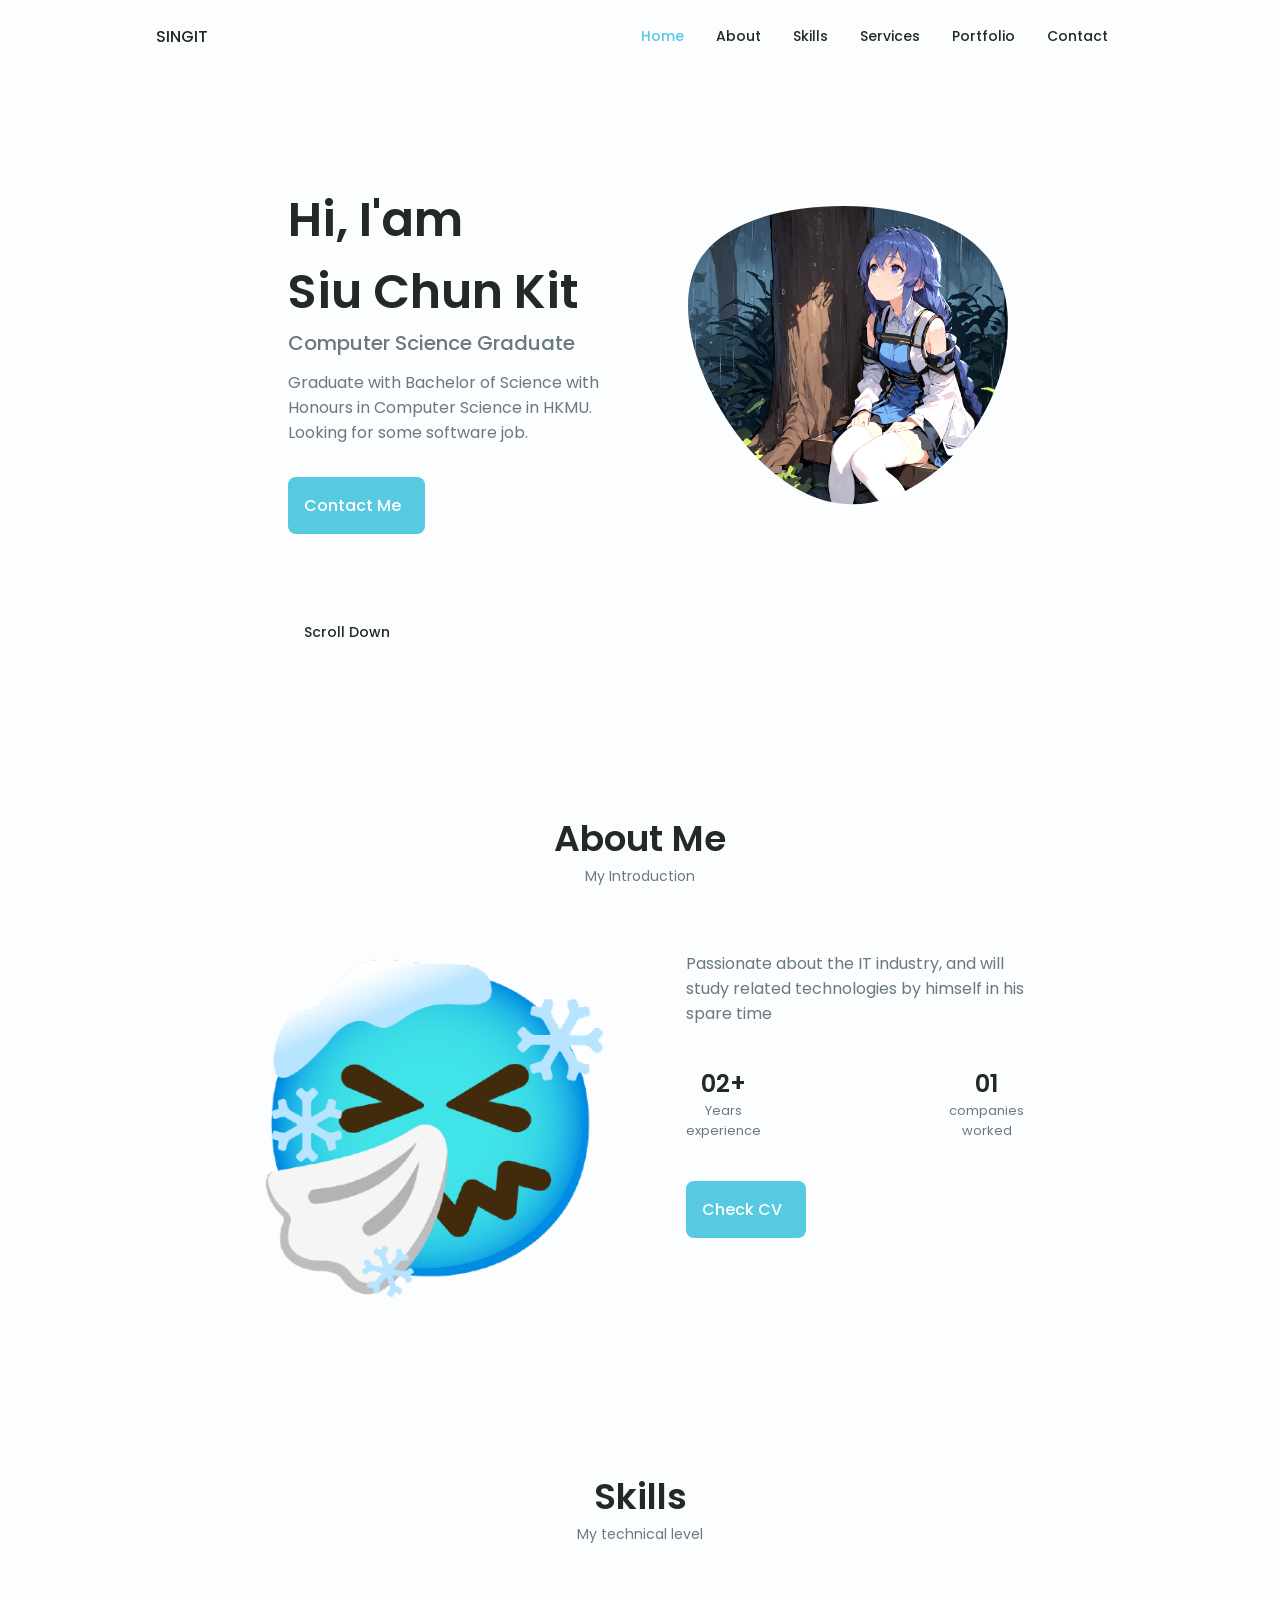
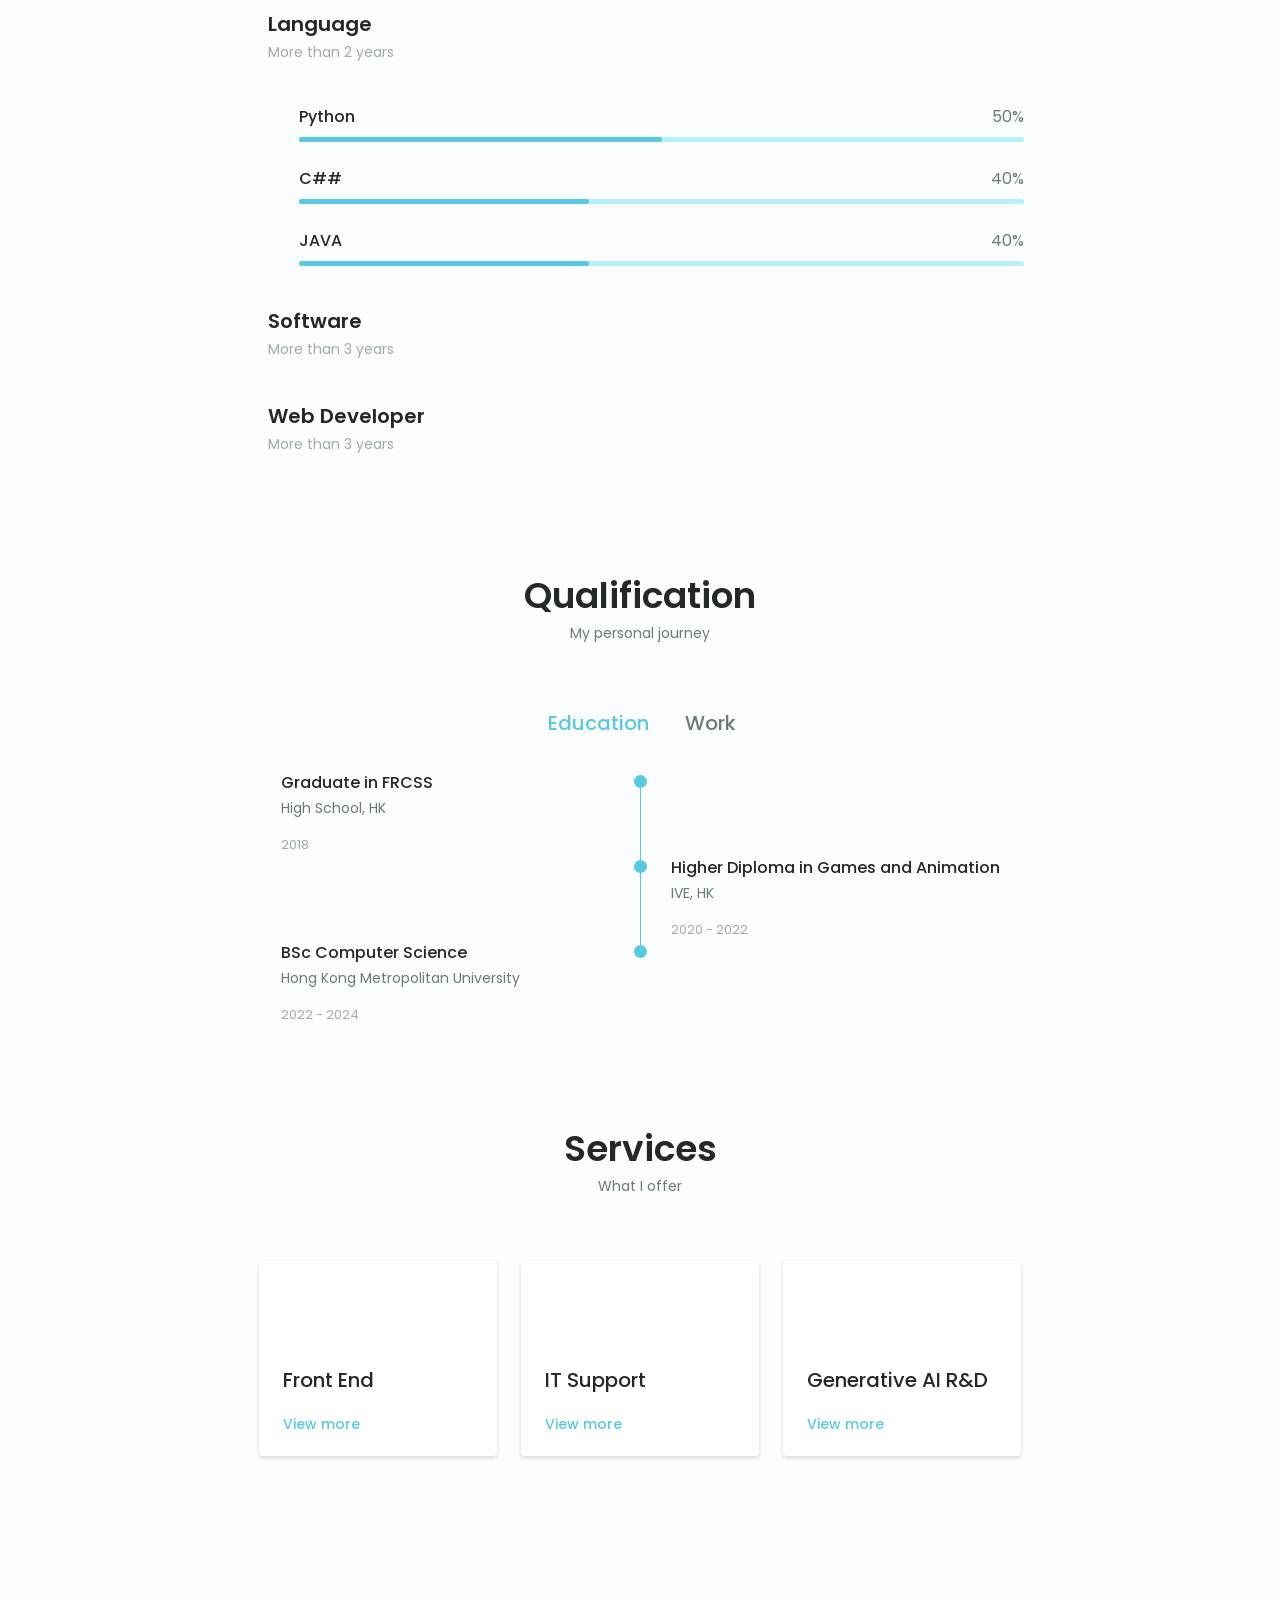
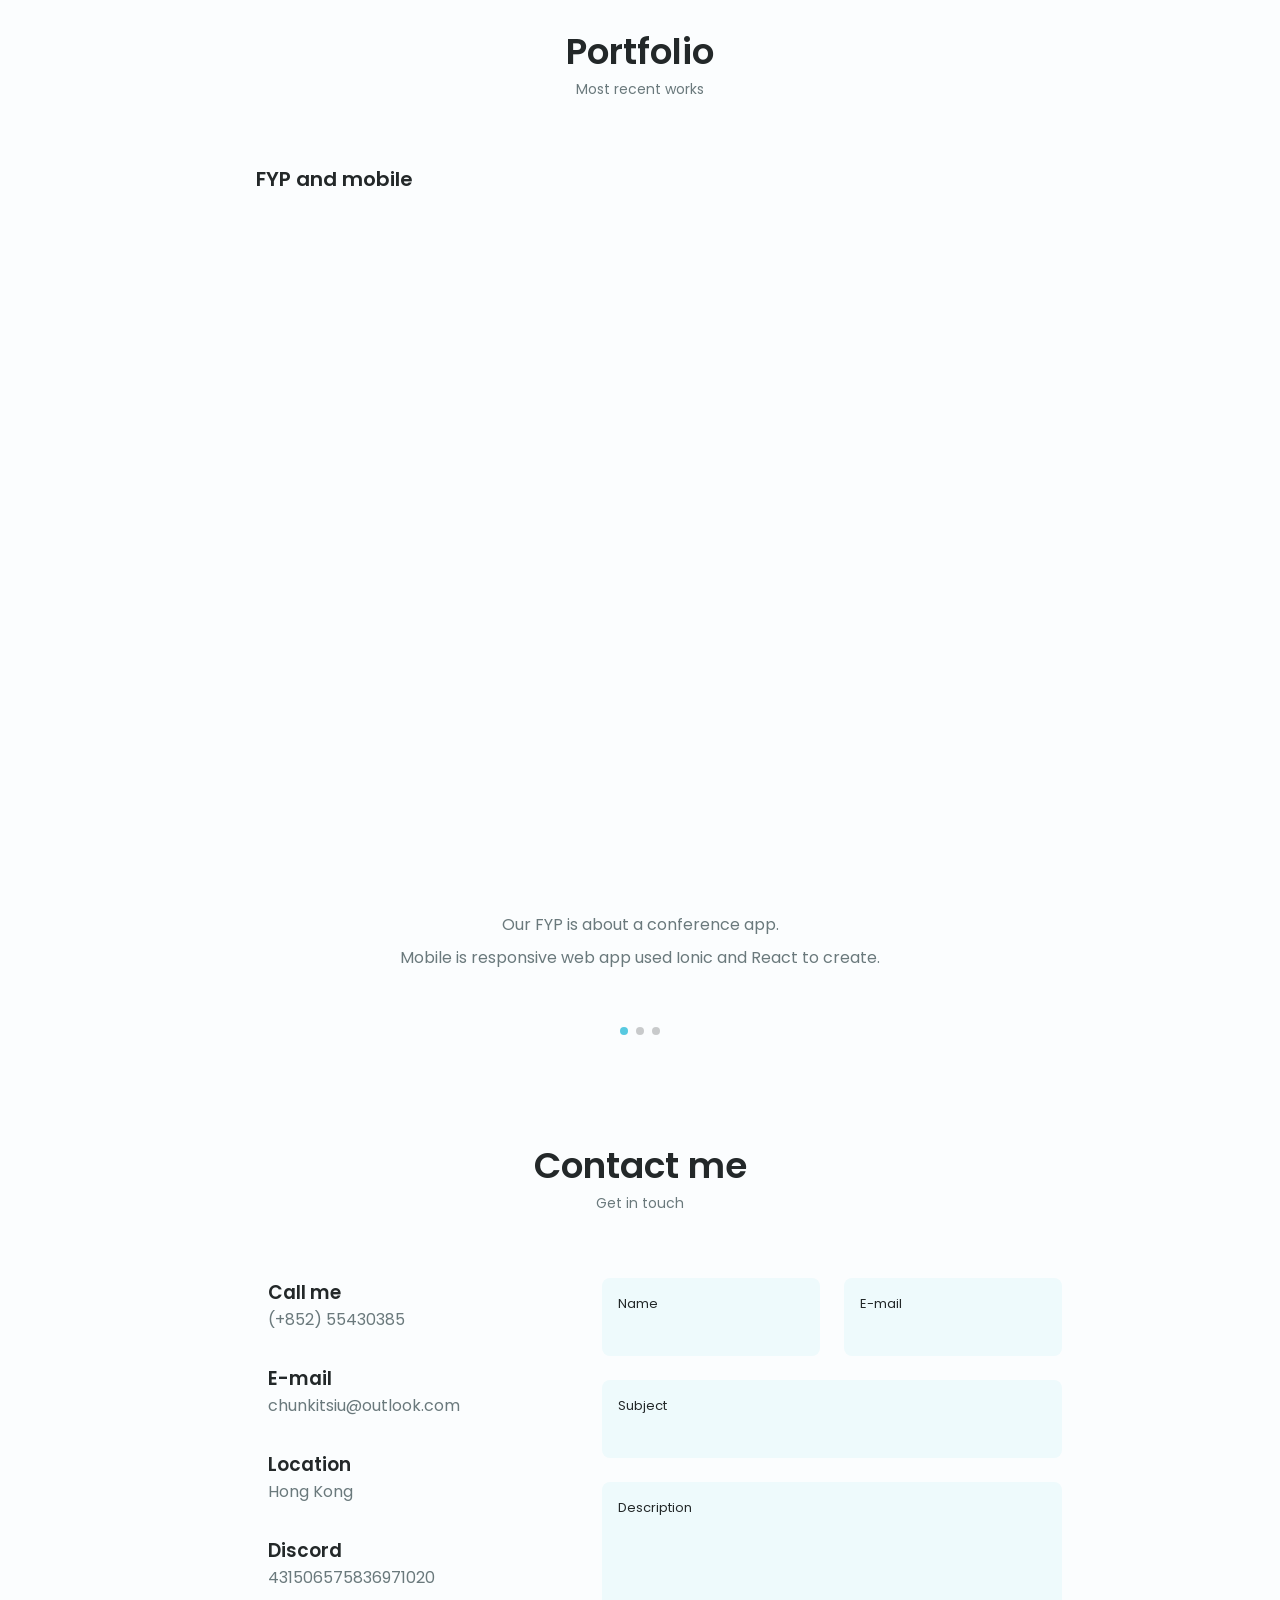
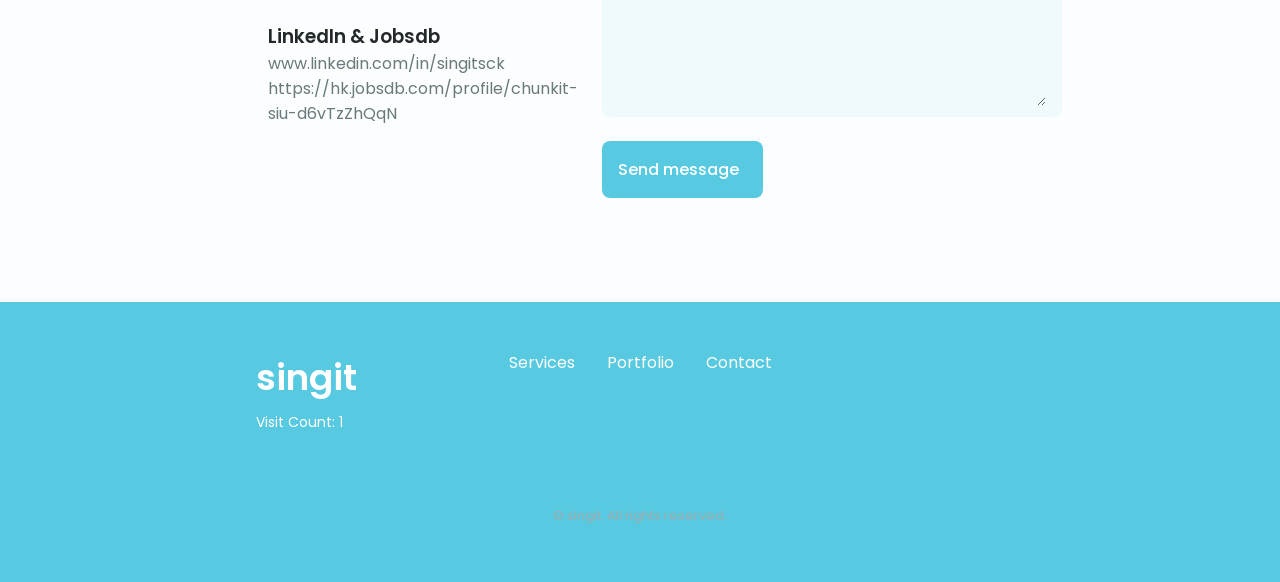
==== commit 190fd5ba: "僅前端統計" ====
--- a/index.html
+++ b/index.html
@@ -862,7 +862,7 @@
             <div class="footer__container container grid">
                 <div>
                     <h1 class="footer__title">singit</h1>
-                    <span class="footer__subtitle">Portfolio</span>
+                    <span class="footer__subtitle" id="visit-count">Visit Count: 0</span>
                 </div>
 
                 <ul class="footer__links">
@@ -877,7 +877,7 @@
                     </li>
                 </ul>
 
-                <div class="footer__socials">
+                <!-- <div class="footer__socials">
                     <a href=https://www.facebook.com/prashanna.drashan" target="_blank" class="footer__social">
                         <i class="uil uil-facebook"></i>
                     </a>
@@ -887,7 +887,8 @@
                     <a href="https://twitter.com/prashanna01" target="_blank" class="footer__social">
                         <i class="uil uil-twitter-alt"></i>
                     </a>
-                </div>
+                </div> -->
+
             </div>
             <p class="footer__copy">&#169; singit. All rights reserved.</p>
         </div>
@@ -905,13 +906,15 @@
     <!--==================== MAIN JS ====================-->
     <script src="./js/main.js"></script>
 
+    <!--==================== Visit Count ====================-->
     <script>
-        // Send a request to track the visit
-        fetch("/track-visit")
-          .then((response) => response.text())
-          .then((data) => console.log(data))
-          .catch((error) => console.error("Error tracking visit:", error));
-    </script>
+        // Increment visit count in localStorage
+        const visitCount = localStorage.getItem("visitCount") || 0;
+        localStorage.setItem("visitCount", parseInt(visitCount) + 1);
+      
+        // Update the visit count on the page
+        document.getElementById("visit-count").textContent = `Visit Count: ${localStorage.getItem("visitCount")}`;
+      </script>
 </body>
 
 </html>
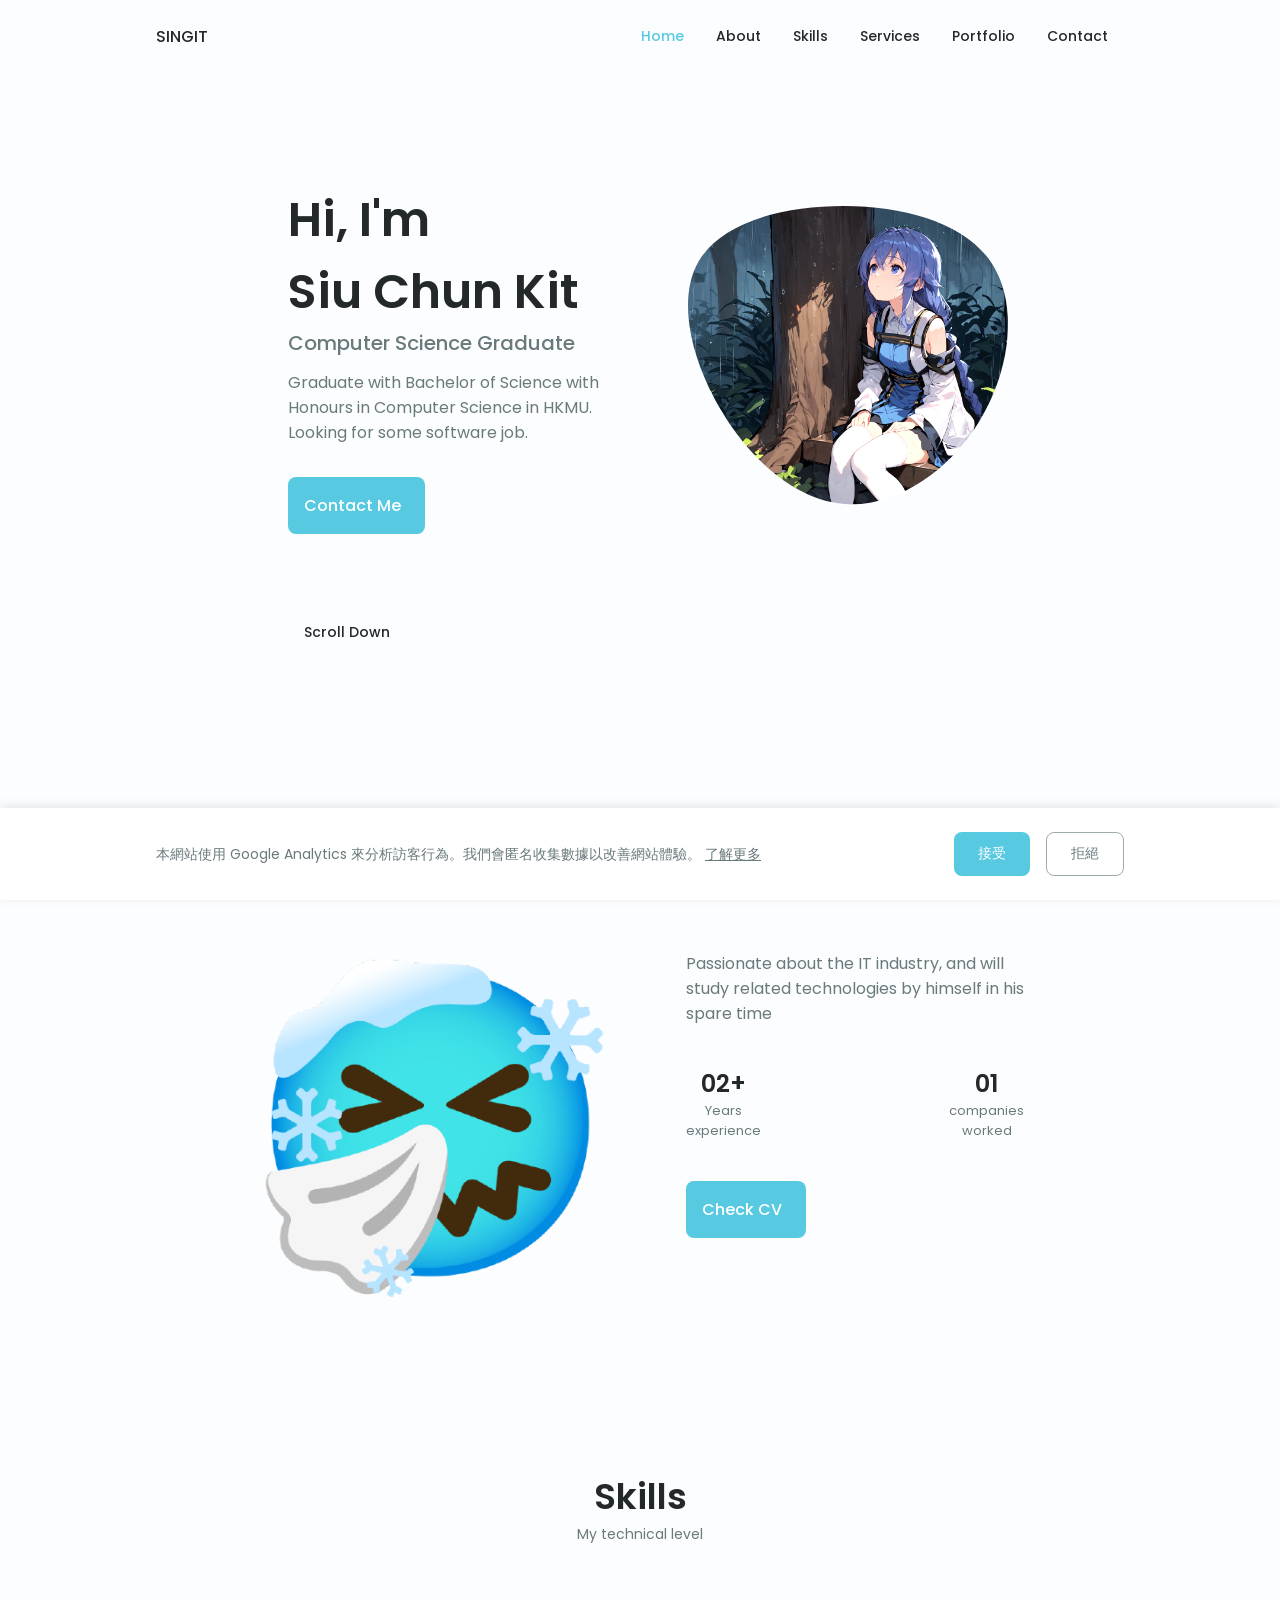
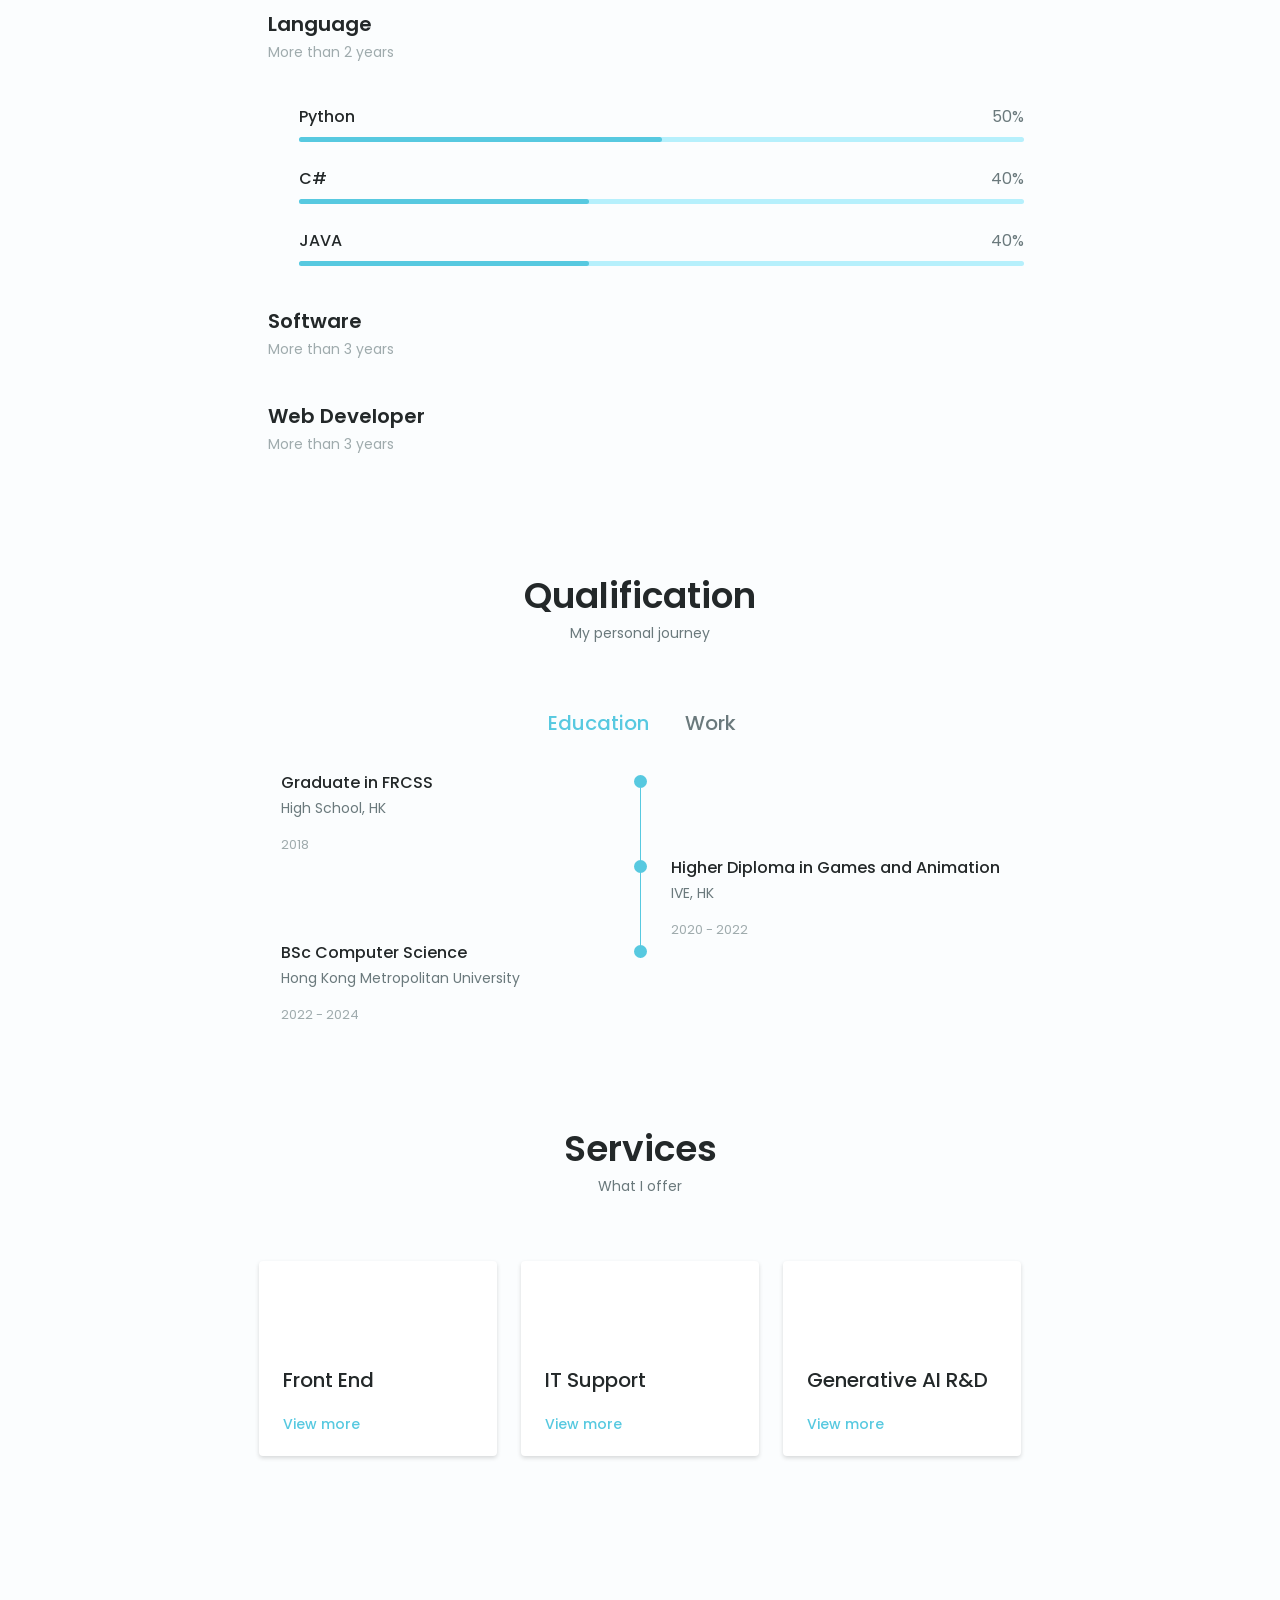
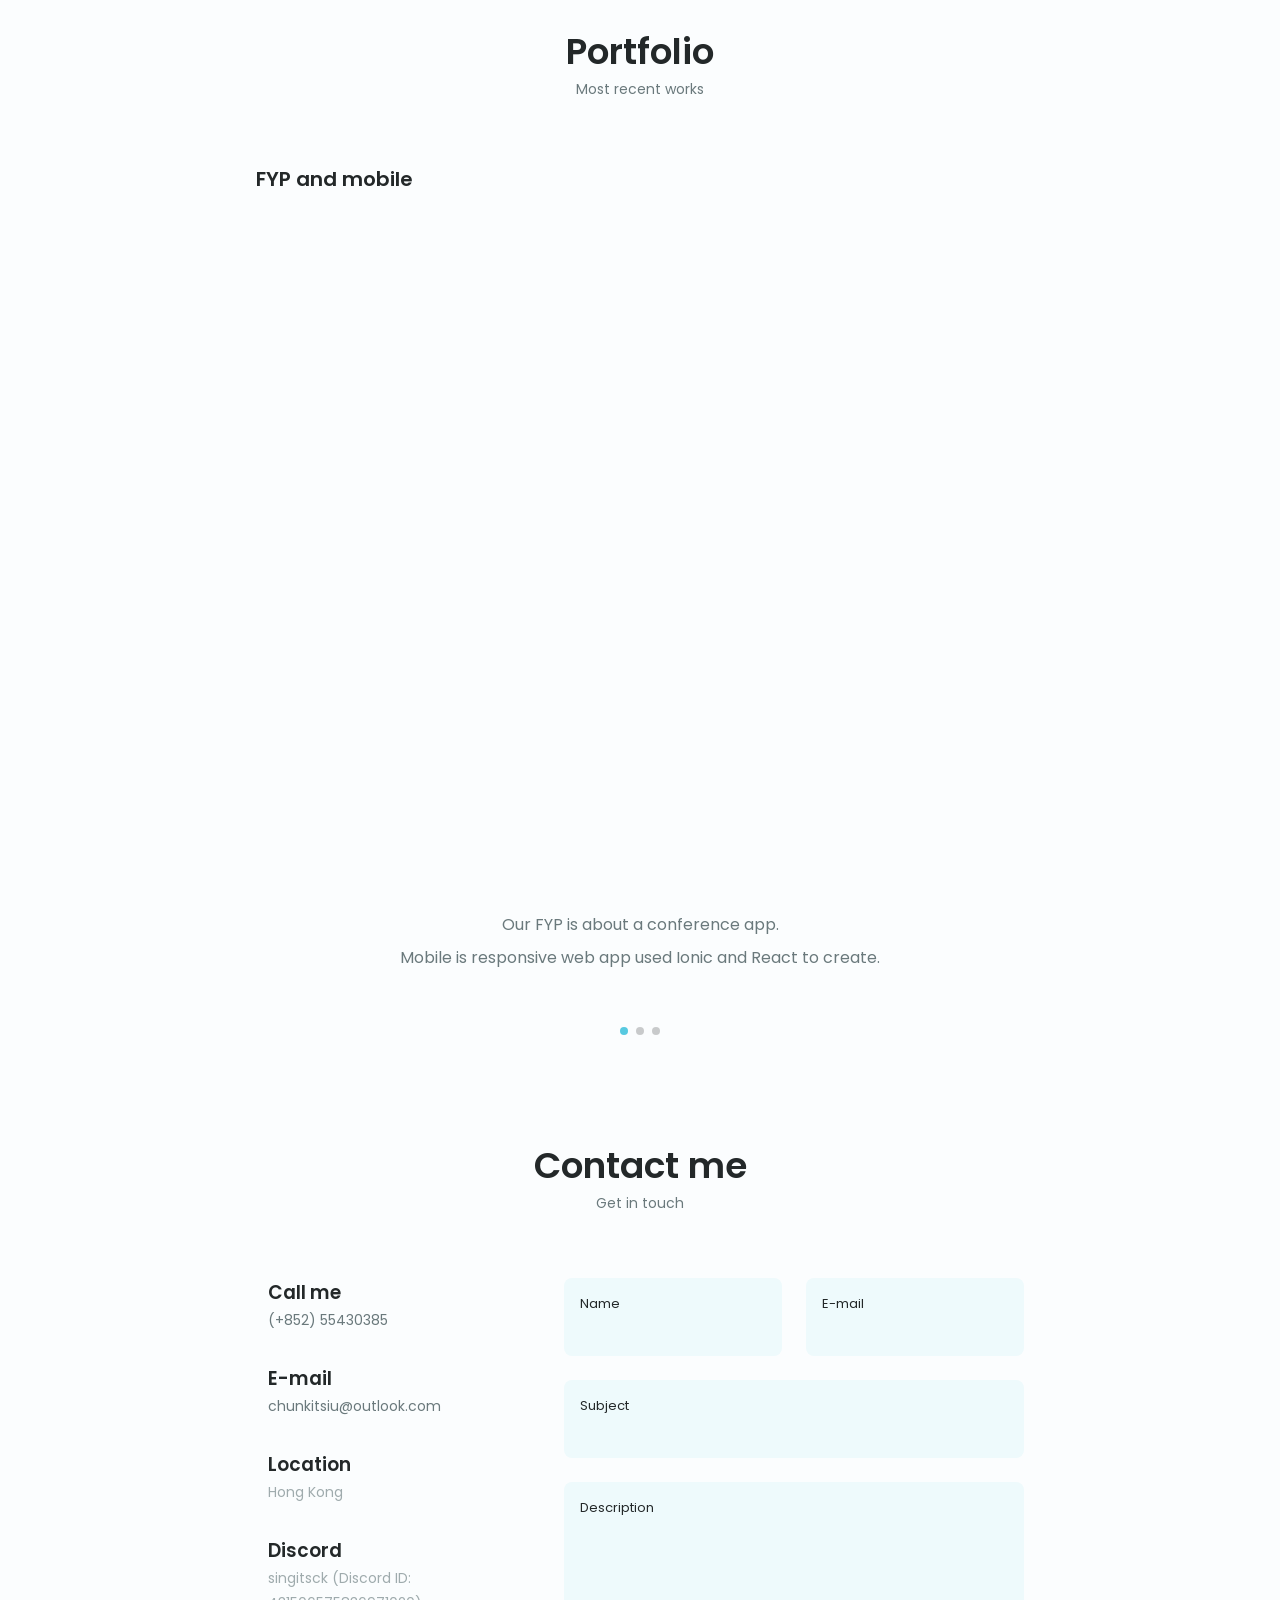
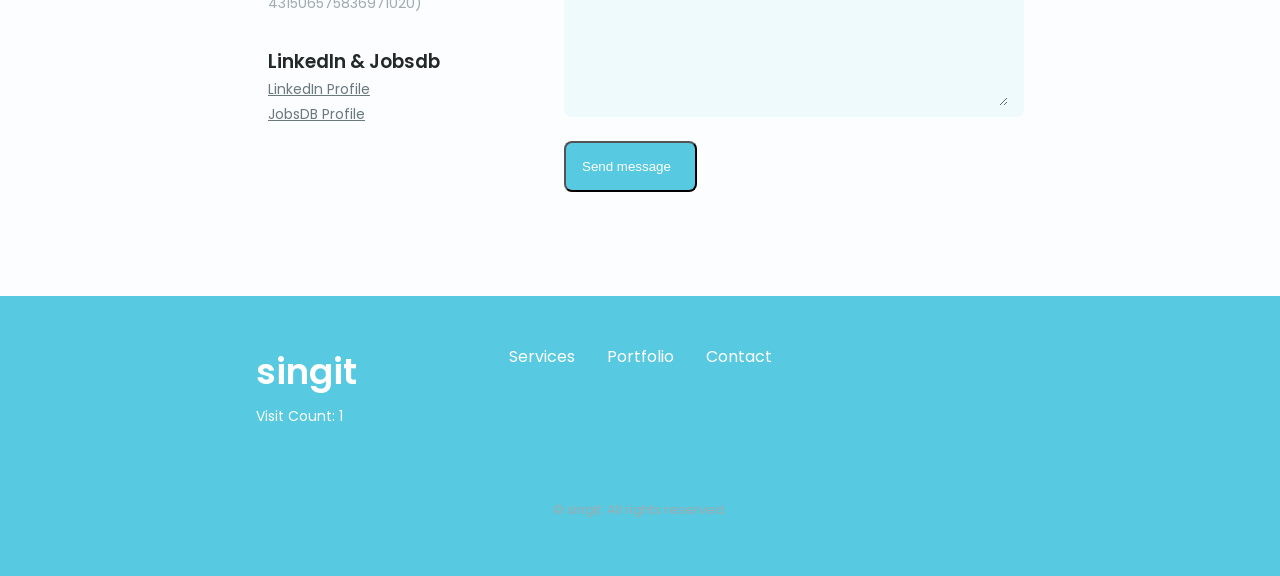
==== commit 2f11fed8: "Enhance portfolio with SEO meta tags, implement cookie consent banner, and improve contact form func" ====
--- a/index.html
+++ b/index.html
@@ -3,6 +3,8 @@
     <head>
         <meta charset="UTF-8">
         <meta name="viewport" content="width=device-width, initial-scale=1.0">
+        <meta name="description" content="Siu Chun Kit - Computer Science Graduate portfolio. Showcasing skills in Full Stack Development, IT Support, and Generative AI R&D.">
+        <meta name="keywords" content="portfolio, computer science, web development, AI, React, Python">
 
         <!--==================== UNICONS ====================-->
         <link rel="stylesheet" href="https://unicons.iconscout.com/release/v4.0.0/css/line.css">
@@ -13,9 +15,53 @@
         <!--==================== CSS ====================-->
         <link rel="stylesheet" href="./css/styles.css">
 
+        <!--==================== GOOGLE ANALYTICS 4 ====================-->
+        <!-- Google Analytics 4 測量 ID: G-L0Z5QM5TZD -->
+        <script async src="https://www.googletagmanager.com/gtag/js?id=G-L0Z5QM5TZD"></script>
+        <script>
+          window.dataLayer = window.dataLayer || [];
+          function gtag(){dataLayer.push(arguments);}
+          gtag('js', new Date());
+          
+          // 設置 Cookie 同意狀態（預設為拒絕，直到用戶同意）
+          gtag('consent', 'default', {
+            'analytics_storage': 'denied',
+            'ad_storage': 'denied',
+            'wait_for_update': 500,
+          });
+          
+          gtag('config', 'G-L0Z5QM5TZD', {
+            // 匿名化 IP 地址（符合 GDPR 要求）
+            'anonymize_ip': true,
+            // 設置 Cookie 過期時間（秒）- 2年
+            'cookie_expires': 63072000,
+          });
+          
+          // 如果用戶之前已經同意，立即啟用 Analytics
+          if (localStorage.getItem('cookieConsent') === 'accepted') {
+            gtag('consent', 'update', {
+              'analytics_storage': 'granted'
+            });
+          }
+        </script>
+
         <title>singitPortfolio</title>
     </head>
     <body>
+        <!--==================== COOKIE CONSENT BANNER (可選 - 符合 GDPR) ====================-->
+        <!-- 如果您的網站主要面向歐盟用戶，建議啟用此功能 -->
+        <div id="cookie-consent" class="cookie-consent" style="display: none;">
+            <div class="cookie-consent__content">
+                <p class="cookie-consent__text">
+                    本網站使用 Google Analytics 來分析訪客行為。我們會匿名收集數據以改善網站體驗。
+                    <a href="#privacy-policy" style="color: inherit; text-decoration: underline;">了解更多</a>
+                </p>
+                <div class="cookie-consent__buttons">
+                    <button id="cookie-accept" class="cookie-consent__button cookie-consent__button--accept">接受</button>
+                    <button id="cookie-decline" class="cookie-consent__button cookie-consent__button--decline">拒絕</button>
+                </div>
+            </div>
+        </div>
         <!--==================== HEADER ====================-->
         <header class="header" id="header">
             <nav class="nav container">
@@ -104,7 +150,7 @@
                         </div>
 
                         <div class="home__data">
-                            <h1 class="home__title">Hi, I'am</h1>
+                            <h1 class="home__title">Hi, I'm</h1>
                             <h1 class="home__title">Siu Chun Kit</h1>
                             <h3 class="home__subtitle">Computer Science Graduate</h3>
                             <p class="home__description">Graduate with Bachelor of Science with Honours in Computer Science in HKMU.
@@ -131,7 +177,7 @@
                 <span class="section__subtitle">My Introduction</span>
 
                 <div class="about__container container grid">
-                    <img src="images/69478063.png" alt="" class="about__img">
+                        <img src="images/69478063.png" alt="Siu Chun Kit Profile Picture" class="about__img">
                     <div class="about__data">
                         <p class="about__description">
                             Passionate about the IT industry, and will study related technologies by himself in his spare time
@@ -190,7 +236,7 @@
                                 </div>
                                <div class="skills__data">
                                    <div class="skills__titles">
-                                       <h3 class="skills__name">C##</h3>
+                                       <h3 class="skills__name">C#</h3>
                                        <span class="skills__number">40%</span>
                                    </div>
                                    <div class="skills__bar">
@@ -528,7 +574,7 @@
 
                         <li class="services__modal-service">
                             <i class="uil uil-check-circle services__modal-icon"></i>
-                            <p>Refer customers to loan officers or other financial specialists.</p>
+                            <p>Provide technical support and troubleshooting assistance.</p>
                         </li>
 
                         <li class="services__modal-service">
@@ -628,11 +674,11 @@
                     <div class="portfolio__content grid swiper-slide" >
                         <h3 class="portfolio__title">AI drawing</h3>
                         <div class="portfolio__item">
-                            <img src="./images/00001-3405745367.jpg" alt="" class="portfolio__img">
+                            <img src="./images/00001-3405745367.jpg" alt="AI Generated Artwork using Stable Diffusion" class="portfolio__img">
                             <p class="portfolio__description">used Stable Diffusion to create.</p>
                         </div>
                         <div class="portfolio__item second-column">
-                            <img src="./images/azul_deusa_00173_.png" alt="" class="portfolio__img">
+                            <img src="./images/azul_deusa_00173_.png" alt="AI Generated Artwork using ComfyUI" class="portfolio__img">
                             <p class="portfolio__description">used ComfyUI to create.</p>
                         </div>
 
@@ -778,7 +824,7 @@
 
                         <div>
                             <h3 class="contact__title">Call me</h3>
-                            <span class="contatc__subtitle">(+852) 55430385</span>
+                            <a href="tel:+85255430385" class="contact__subtitle" style="color: inherit;">(+852) 55430385</a>
                         </div>
                     </div>
 
@@ -787,7 +833,7 @@
 
                         <div>
                             <h3 class="contact__title">E-mail</h3>
-                            <span class="contatc__subtitle">chunkitsiu@outlook.com</span>
+                            <a href="mailto:chunkitsiu@outlook.com" class="contact__subtitle" style="color: inherit;">chunkitsiu@outlook.com</a>
                         </div>
                     </div>
 
@@ -796,7 +842,7 @@
 
                         <div>
                             <h3 class="contact__title">Location</h3>
-                            <span class="contatc__subtitle">Hong Kong</span>
+                            <span class="contact__subtitle">Hong Kong</span>
                         </div>
                     </div>
 
@@ -805,7 +851,7 @@
 
                         <div>
                             <h3 class="contact__title">Discord</h3>
-                            <span class="contatc__subtitle">431506575836971020</span>
+                            <span class="contact__subtitle">singitsck (Discord ID: 431506575836971020)</span>
                         </div>
                     </div>
 
@@ -814,40 +860,40 @@
 
                         <div>
                             <h3 class="contact__title">LinkedIn & Jobsdb</h3>
-                            <span class="contatc__subtitle">www.linkedin.com/in/singitsck</span></n>
-                            <span class="contatc__subtitle">https://hk.jobsdb.com/profile/chunkit-siu-d6vTzZhQqN</span>
-                        </div>
-                    </div>
-                </div>
-
-                <form action="" class="contact__form grid">
+                            <a href="https://www.linkedin.com/in/chun-kit-siu-b650a527b/" target="_blank" class="contact__subtitle" style="color: inherit; text-decoration: underline;">LinkedIn Profile</a><br>
+                            <a href="https://hk.jobsdb.com/profile/chunkit-siu-d6vTzZhQqN" target="_blank" class="contact__subtitle" style="color: inherit; text-decoration: underline;">JobsDB Profile</a>
+                        </div>
+                    </div>
+                </div>
+
+                <form action="mailto:chunkitsiu@outlook.com" method="post" enctype="text/plain" class="contact__form grid" id="contact-form">
                     <div class="contact__inputs grid">
                         <div class="contact__content">
-                            <label for="" class="contact__label">Name</label>
-                            <input type="text" class="contact__input">
+                            <label for="contact-name" class="contact__label">Name</label>
+                            <input type="text" id="contact-name" name="name" class="contact__input" required>
                         </div>
 
                         <div class="contact__content">
-                            <label for="" class="contact__label">E-mail</label>
-                            <input type="email" class="contact__input">
+                            <label for="contact-email" class="contact__label">E-mail</label>
+                            <input type="email" id="contact-email" name="email" class="contact__input" required>
                         </div>
                     </div>
 
                     <div class="contact__content">
-                        <label for="" class="contact__label">Subject</label>
-                        <input type="text" class="contact__input">
+                        <label for="contact-subject" class="contact__label">Subject</label>
+                        <input type="text" id="contact-subject" name="subject" class="contact__input" required>
                     </div>
 
                     <div class="contact__content">
-                        <label for="" class="contact__label">Description</label>
-                        <textarea name="" id="" cols="0" rows="7" class="contact__input"></textarea>
+                        <label for="contact-message" class="contact__label">Description</label>
+                        <textarea name="message" id="contact-message" cols="0" rows="7" class="contact__input" required></textarea>
                     </div>
 
                     <div>
-                        <a href="#" class="button button--flex">
+                        <button type="submit" class="button button--flex">
                             Send message
                             <i class="uil uil-message button__icon"></i>
-                        </a>
+                        </button>
                     </div>
                 </form>
             </div>
--- a/css/styles.css
+++ b/css/styles.css
@@ -1312,3 +1312,83 @@
     grid-template-columns: repeat(2, 1fr);
   }
 }
+
+/*==================== COOKIE CONSENT BANNER ====================*/
+.cookie-consent {
+  position: fixed;
+  bottom: 0;
+  left: 0;
+  right: 0;
+  background-color: var(--container-color);
+  box-shadow: 0 -2px 10px rgba(0, 0, 0, 0.1);
+  padding: 1.5rem;
+  z-index: 10000;
+  transform: translateY(100%);
+  transition: transform 0.3s ease-in-out;
+}
+
+.cookie-consent.show {
+  transform: translateY(0);
+}
+
+.cookie-consent__content {
+  max-width: 968px;
+  margin: 0 auto;
+  display: flex;
+  flex-direction: column;
+  align-items: center;
+  gap: 1rem;
+}
+
+.cookie-consent__text {
+  text-align: center;
+  font-size: var(--small-font-size);
+  color: var(--text-color);
+  margin: 0;
+}
+
+.cookie-consent__buttons {
+  display: flex;
+  gap: 1rem;
+}
+
+.cookie-consent__button {
+  padding: 0.75rem 1.5rem;
+  border: none;
+  border-radius: 0.5rem;
+  font-weight: var(--font-medium);
+  cursor: pointer;
+  font-size: var(--small-font-size);
+  transition: 0.3s;
+}
+
+.cookie-consent__button--accept {
+  background-color: var(--first-color);
+  color: #fff;
+}
+
+.cookie-consent__button--accept:hover {
+  background-color: var(--first-color-alt);
+}
+
+.cookie-consent__button--decline {
+  background-color: transparent;
+  color: var(--text-color);
+  border: 1px solid var(--text-color-light);
+}
+
+.cookie-consent__button--decline:hover {
+  background-color: var(--input-color);
+}
+
+@media screen and (min-width: 568px) {
+  .cookie-consent__content {
+    flex-direction: row;
+    justify-content: space-between;
+  }
+  
+  .cookie-consent__text {
+    text-align: left;
+    flex: 1;
+  }
+}
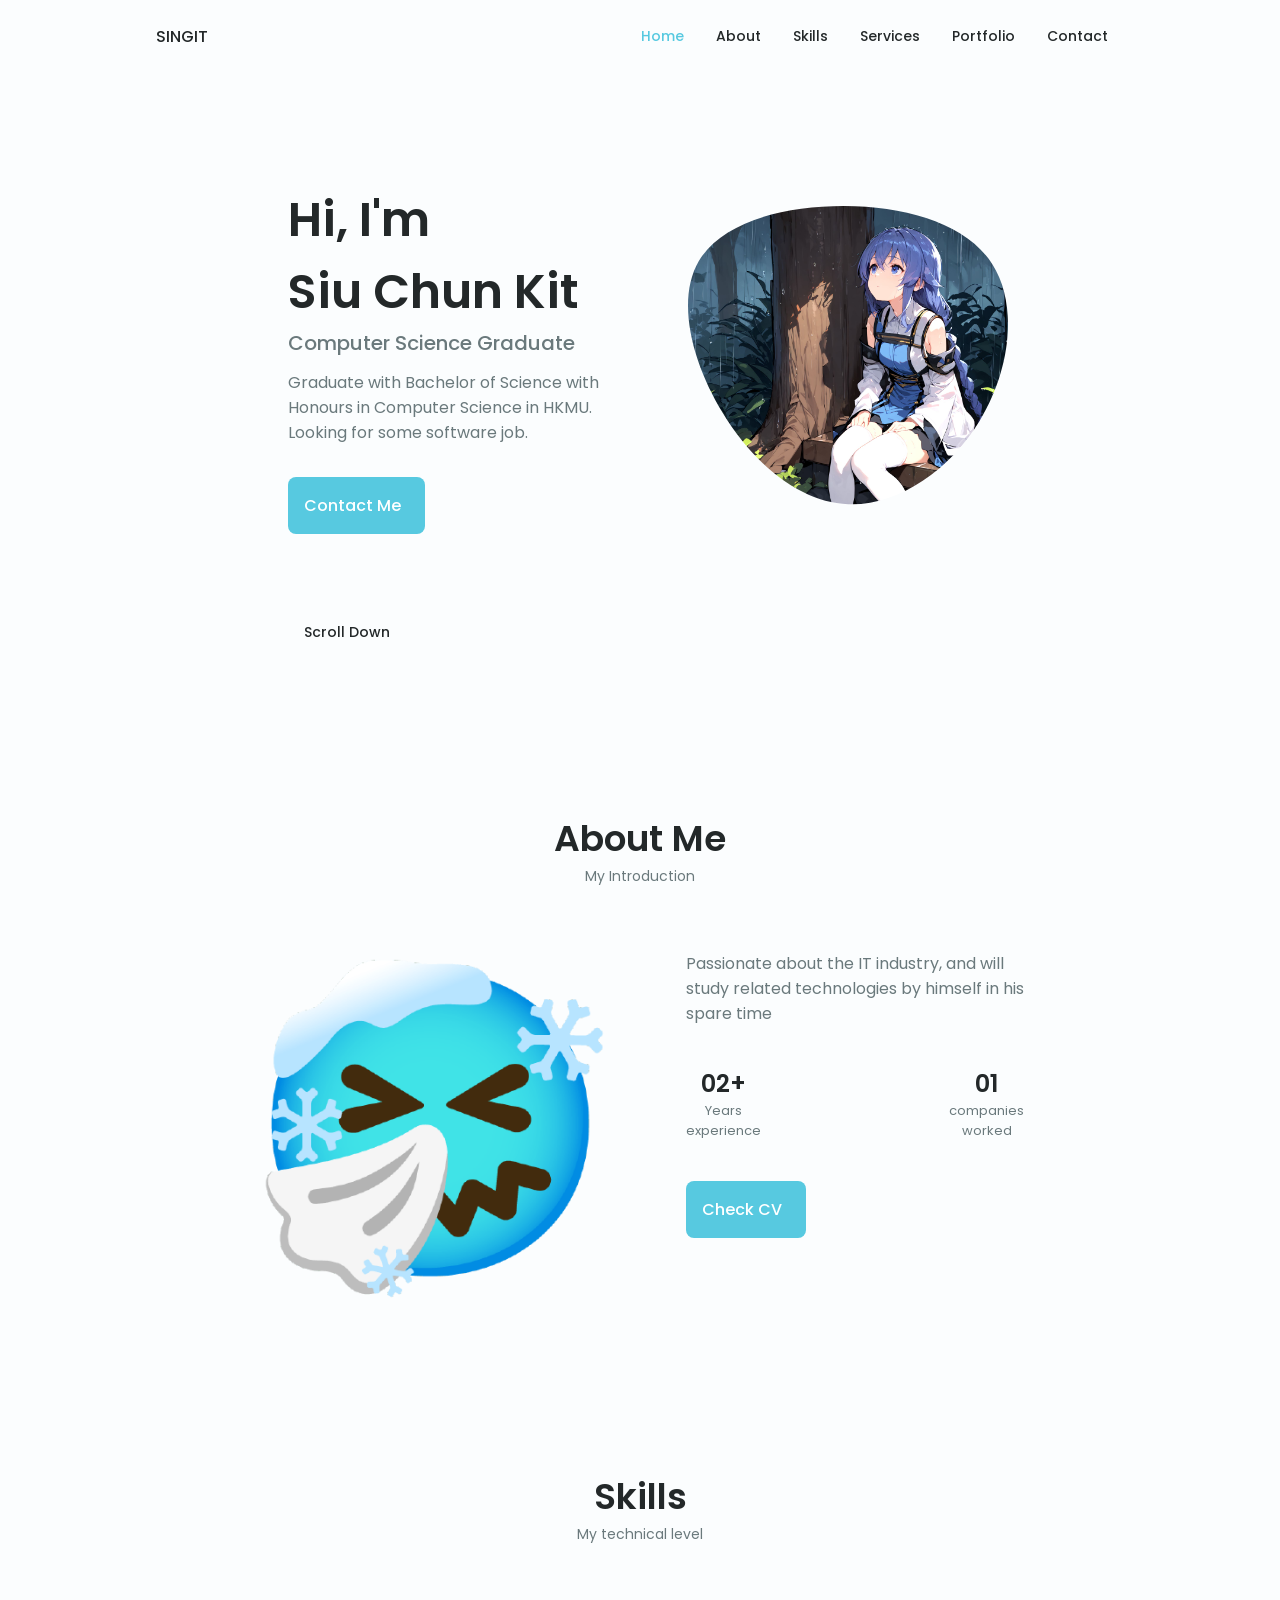
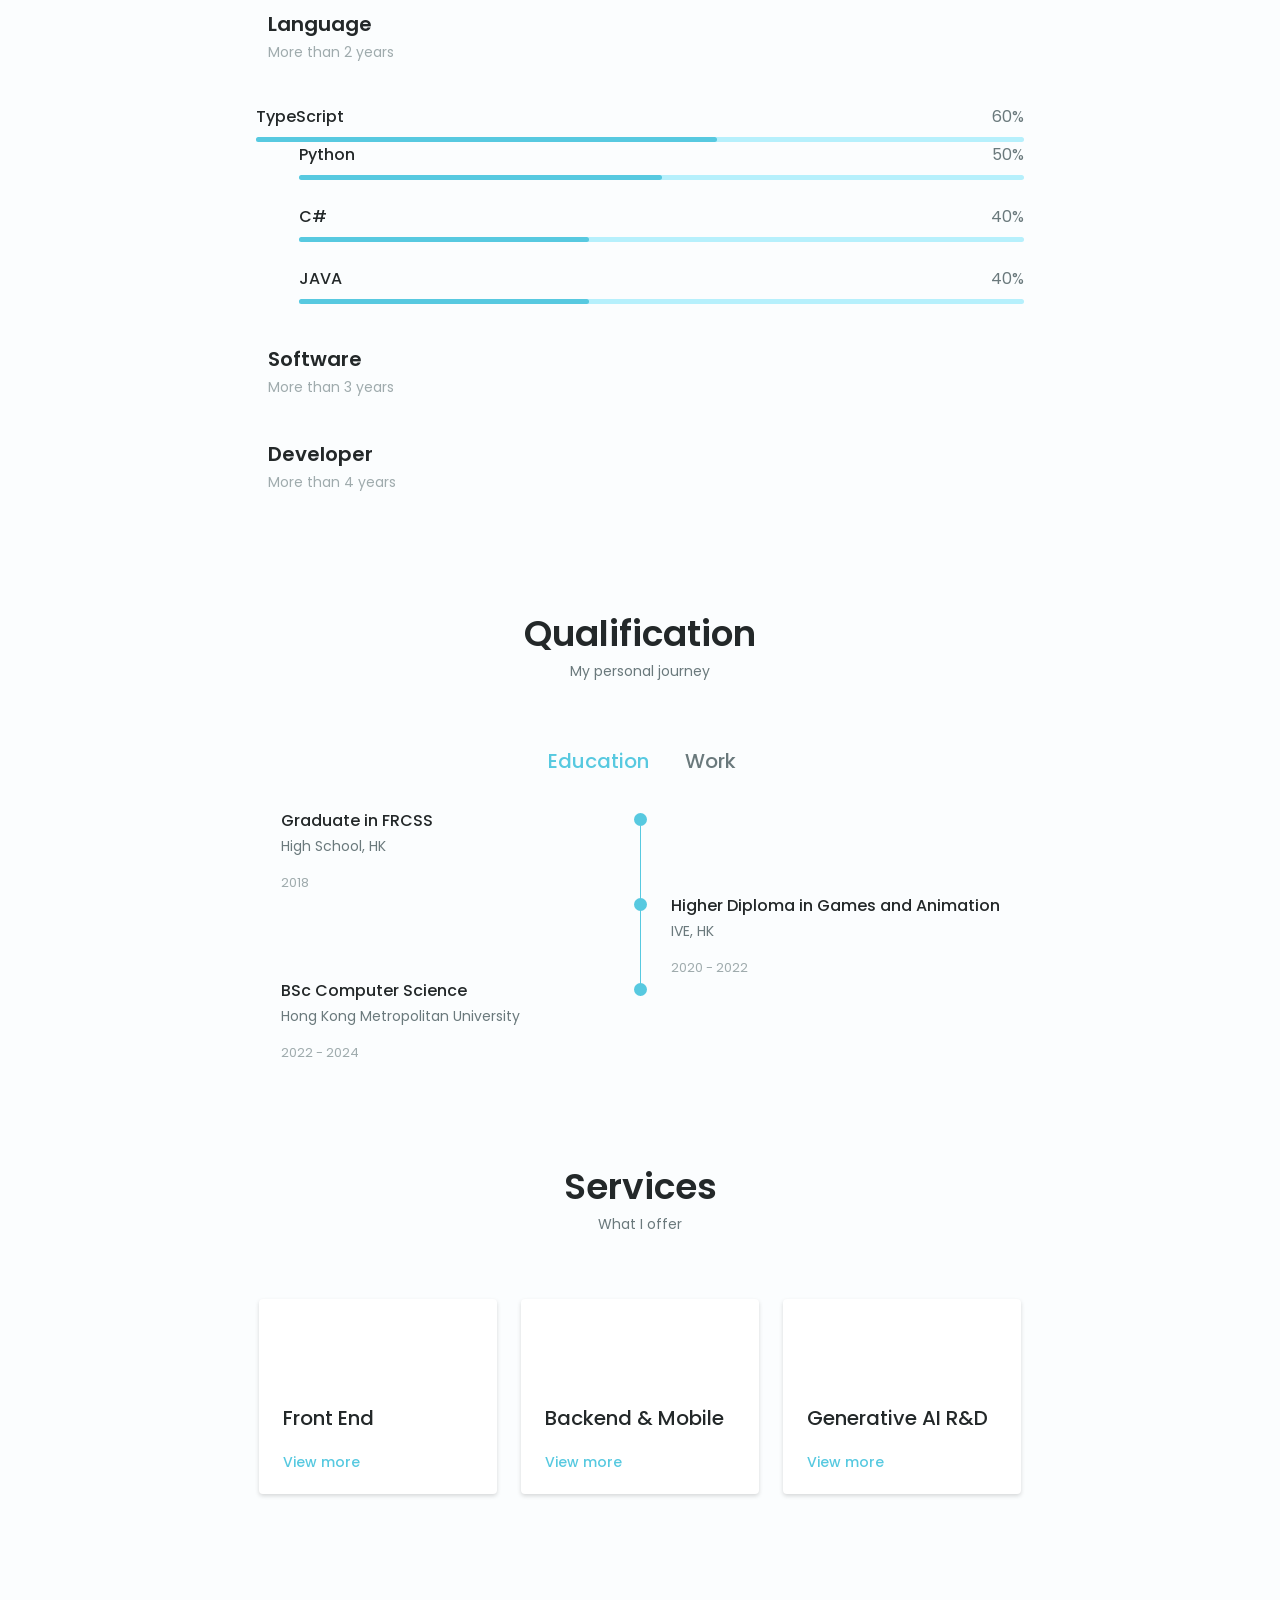
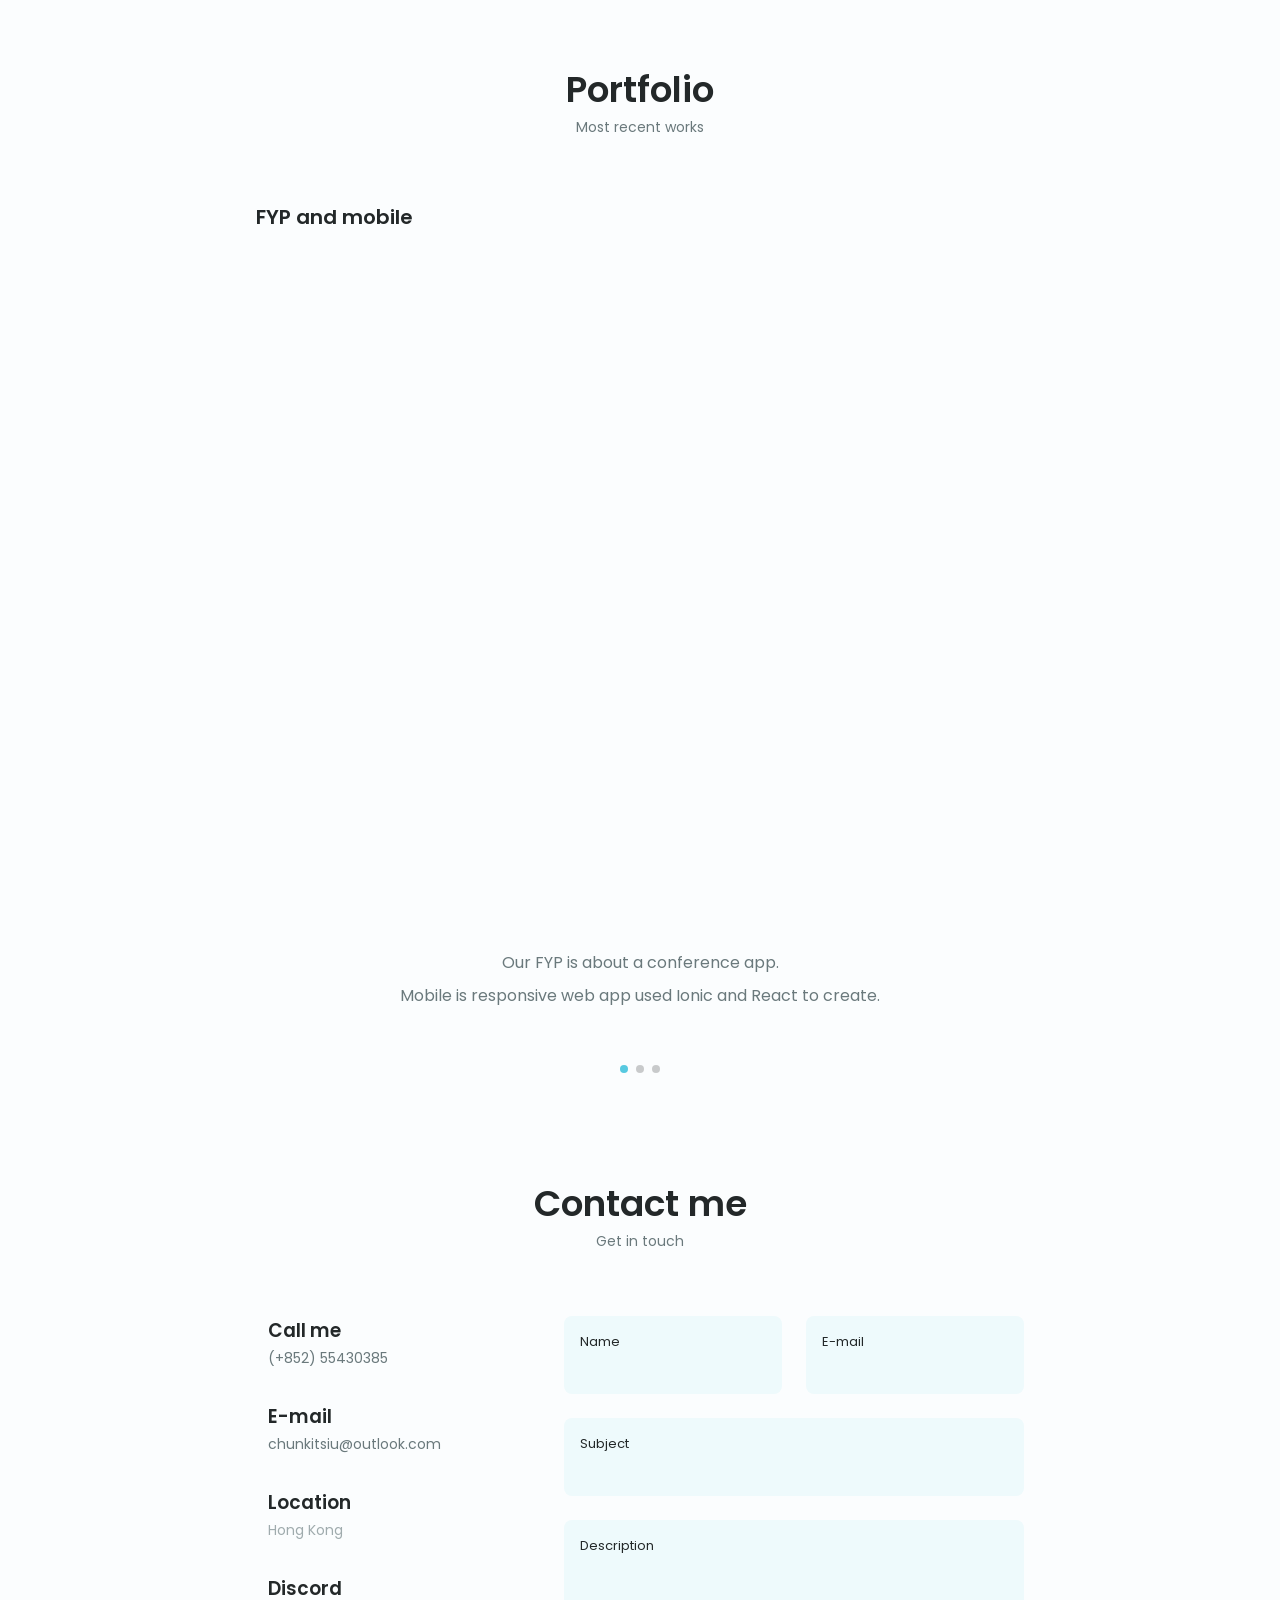
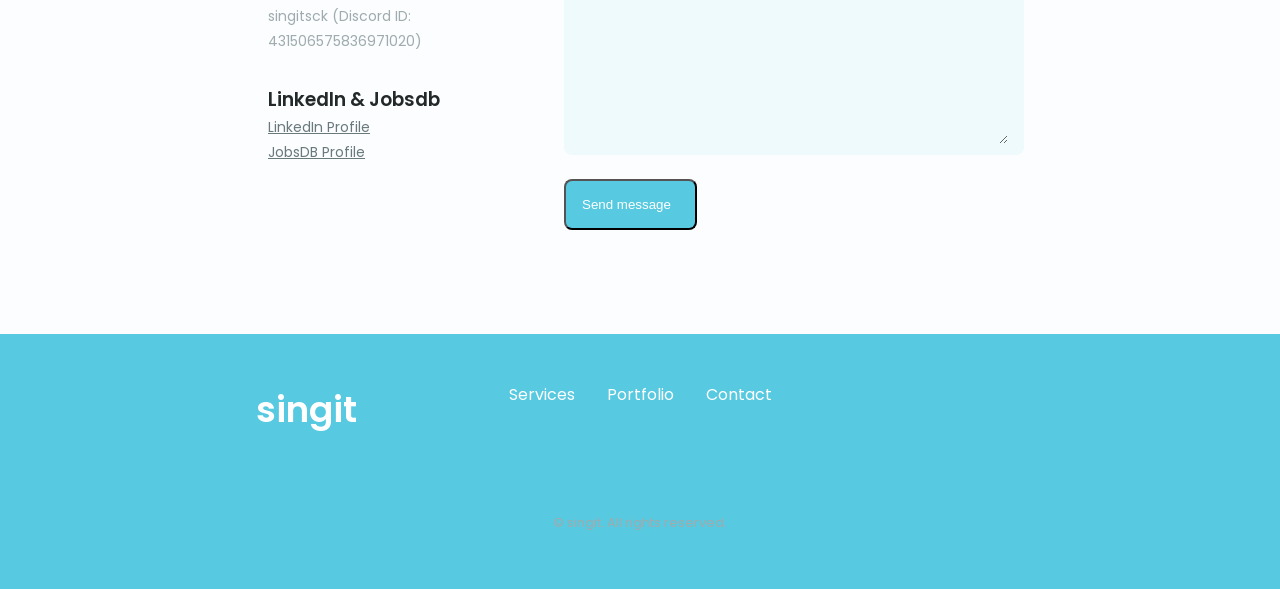
==== commit 5d8f30e0: "Refactor portfolio skills section, update job title and experience, and enhance service descriptions" ====
--- a/index.html
+++ b/index.html
@@ -22,27 +22,12 @@
           window.dataLayer = window.dataLayer || [];
           function gtag(){dataLayer.push(arguments);}
           gtag('js', new Date());
-          
-          // 設置 Cookie 同意狀態（預設為拒絕，直到用戶同意）
-          gtag('consent', 'default', {
-            'analytics_storage': 'denied',
-            'ad_storage': 'denied',
-            'wait_for_update': 500,
-          });
-          
           gtag('config', 'G-L0Z5QM5TZD', {
             // 匿名化 IP 地址（符合 GDPR 要求）
             'anonymize_ip': true,
             // 設置 Cookie 過期時間（秒）- 2年
             'cookie_expires': 63072000,
           });
-          
-          // 如果用戶之前已經同意，立即啟用 Analytics
-          if (localStorage.getItem('cookieConsent') === 'accepted') {
-            gtag('consent', 'update', {
-              'analytics_storage': 'granted'
-            });
-          }
         </script>
 
         <title>singitPortfolio</title>
@@ -224,6 +209,15 @@
 
                                <i class="uil uil-angle-down skills__arrow"></i>
                             </div>
+                            <div class="skills__data">
+                                <div class="skills__titles">
+                                    <h3 class="skills__name">TypeScript</h3>
+                                    <span class="skills__number">60%</span>
+                                </div>
+                                <div class="skills__bar">
+                                    <span class="skills__percentage"></span>
+                                </div>
+                            </div>
                             <div class="skills__list grid">
                                 <div class="skills__data">
                                     <div class="skills__titles">
@@ -252,15 +246,6 @@
                                        <span class="skills__percentage"></span>
                                    </div>
                                </div>
-                               <!-- <div class="skills__data">
-                                   <div class="skills__titles">
-                                       <h3 class="skills__name">TypeScript</h3>
-                                       <span class="skills__number">20%</span>
-                                   </div>
-                                   <div class="skills__bar">
-                                       <span class="skills__percentage"></span>
-                                   </div>
-                               </div> -->
                             </div>
                         </div>
                          <!--==================== SKILLS 2 ====================-->
@@ -304,8 +289,8 @@
                                 </div>
                                <div class="skills__data">
                                     <div class="skills__titles">
-                                      <h3 class="skills__name">Google suite</h3>
-                                      <span class="skills__number">90%</span>
+                                      <h3 class="skills__name">Flutter</h3>
+                                      <span class="skills__number">40%</span>
                                     </div>
                                     <div class="skills__bar">
                                        <span class="skills__percentage"></span>
@@ -313,8 +298,8 @@
                                 </div>
                                 <div class="skills__data">
                                    <div class="skills__titles">
-                                       <h3 class="skills__name">MS Office</h3>
-                                       <span class="skills__number">70%</span>
+                                       <h3 class="skills__name">Flask</h3>
+                                       <span class="skills__number">30%</span>
                                    </div>
                                    <div class="skills__bar">
                                        <span class="skills__percentage"></span>
@@ -330,8 +315,8 @@
                             <div class="skills__header">
                                <i class="uil uil-brackets-curly skills__icon"></i>
                                <div>
-                                   <h1 class="skills__title">Web Developer</h1>
-                                   <span class="skills__subtitle">More than 3 years</span>
+                                   <h1 class="skills__title">Developer</h1>
+                                   <span class="skills__subtitle">More than 4 years</span>
                                </div>
 
                                <i class="uil uil-angle-down skills__arrow"></i>
@@ -339,7 +324,7 @@
                             <div class="skills__list grid">
                                 <div class="skills__data">
                                     <div class="skills__titles">
-                                        <h3 class="skills__name">HTML</h3>
+                                        <h3 class="skills__name">HTML & CSS & Tailwind</h3>
                                         <span class="skills__number">70%</span>
                                     </div>
                                     <div class="skills__bar">
@@ -348,7 +333,7 @@
                                 </div>
                                <div class="skills__data">
                                    <div class="skills__titles">
-                                       <h3 class="skills__name">CSS</h3>
+                                       <h3 class="skills__name">Bootstrap</h3>
                                        <span class="skills__number">60%</span>
                                    </div>
                                    <div class="skills__bar">
@@ -357,7 +342,7 @@
                                </div>
                                <div class="skills__data">
                                    <div class="skills__titles">
-                                       <h3 class="skills__name">JavaScript</h3>
+                                       <h3 class="skills__name">JavaScript & jQuery</h3>
                                        <span class="skills__number">40%</span>
                                    </div>
                                    <div class="skills__bar">
@@ -366,13 +351,49 @@
                                </div>
                                <div class="skills__data">
                                    <div class="skills__titles">
-                                       <h3 class="skills__name">TypeScript</h3>
+                                       <h3 class="skills__name">React</h3>
                                        <span class="skills__number">30%</span>
                                    </div>
                                    <div class="skills__bar">
                                        <span class="skills__percentage"></span>
                                    </div>
                                </div>
+                               <div class="skills__data">
+                                    <div class="skills__titles">
+                                        <h3 class="skills__name">MySQL</h3>
+                                        <span class="skills__number">50%</span>
+                                    </div>
+                                    <div class="skills__bar">
+                                        <span class="skills__percentage"></span>
+                                    </div>
+                                </div>
+                                <div class="skills__data">
+                                    <div class="skills__titles">
+                                        <h3 class="skills__name">Git & GitHub</h3>
+                                        <span class="skills__number">50%</span>
+                                    </div>
+                                    <div class="skills__bar">
+                                        <span class="skills__percentage"></span>
+                                    </div>
+                                </div>
+                                <div class="skills__data">
+                                    <div class="skills__titles">
+                                        <h3 class="skills__name">Docker</h3>
+                                        <span class="skills__number">40%</span>
+                                    </div>
+                                    <div class="skills__bar">
+                                        <span class="skills__percentage"></span>
+                                    </div>
+                                </div>
+                                <div class="skills__data">
+                                    <div class="skills__titles">
+                                        <h3 class="skills__name">Ionic</h3>
+                                        <span class="skills__number">40%</span>
+                                    </div>
+                                    <div class="skills__bar">
+                                        <span class="skills__percentage"></span>
+                                    </div>
+                                </div>
                            </div>
                        </div>
                     </div>
@@ -474,7 +495,7 @@
                         </div>
 
                         <!--==================== QUALIFICATION 2 ====================--> 
-                        <!-- <div class="qualification__data">
+                        <div class="qualification__data">
                             <div></div>
                             <div>
                                 <span class="qualification__rounder"></span>
@@ -482,15 +503,15 @@
                             </div>
 
                             <div>
-                                <h3 class="qualification__title">Internship</h3>
-                                <span class="qualification__subtitle">EVI Services Limited</span>
+                                <h3 class="qualification__title">Software Developer</h3>
+                                <span class="qualification__subtitle">DragonRise IOT Limited</span>
                                 <div class="qualification__calendar">
                                     <i class="uil uil-calendar-alt"></i>
-                                    2021
-                                </div>
-                            </div>
-
-                        </div> -->
+                                    2025 - Now
+                                </div>
+                            </div>
+
+                        </div>
                         
                     </div> 
                </div>
@@ -506,7 +527,7 @@
         <!--==================== SERVICES 1 ====================-->  
         <div class="services__content">
             <div>
-                <i class="uil uil-arrow skills__icon"></i>
+                <i class="uil uil-browser skills__icon"></i>
                 <h3 class="services__title">Front End<br></h3>
             </div>
             <span class="button button--flex button--small button--link services__button">
@@ -522,22 +543,22 @@
                     <ul class="services__modal-services grid">
                         <li class="services__modal-service">
                             <i class="uil uil-check-circle services__modal-icon"></i>
-                            <p>Experience in Ionic and React.</p>
-                        </li>
-
-                        <li class="services__modal-service">
-                            <i class="uil uil-check-circle services__modal-icon"></i>
-                            <p>Proficiency in Front End languages.</p>
-                        </li>
-
-                        <li class="services__modal-service">
-                            <i class="uil uil-check-circle services__modal-icon"></i>
-                            <p>Systematically applying statistical and logical techniques.</p>
-                        </li>
-
-                        <li class="services__modal-service">
-                            <i class="uil uil-check-circle services__modal-icon"></i>
-                            <p>Visualizing graphs and charts and preparing reports and dashboards.</p>
+                            <p>Proficiency in HTML, CSS, Tailwind CSS, and Bootstrap for responsive web design.</p>
+                        </li>
+
+                        <li class="services__modal-service">
+                            <i class="uil uil-check-circle services__modal-icon"></i>
+                            <p>Experience with JavaScript, jQuery, React, and TypeScript for interactive front-end development.</p>
+                        </li>
+
+                        <li class="services__modal-service">
+                            <i class="uil uil-check-circle services__modal-icon"></i>
+                            <p>Building responsive and user-friendly web interfaces with modern frameworks.</p>
+                        </li>
+
+                        <li class="services__modal-service">
+                            <i class="uil uil-check-circle services__modal-icon"></i>
+                            <p>Version control with Git and GitHub for collaborative development.</p>
                         </li>
                     </ul>
                 </div>
@@ -547,8 +568,8 @@
         <!--==================== SERVICES 2 ====================--> 
         <div class="services__content">
             <div>
-                <i class="uil uil-desktop skills__icon"></i>
-                <h3 class="services__title">IT Support<br> </h3>
+                <i class="uil uil-code-branch skills__icon"></i>
+                <h3 class="services__title">Backend & Mobile<br> </h3>
             </div>
             <span class="button button--flex button--small button--link services__button">
                 View more
@@ -557,29 +578,28 @@
 
             <div class="services__modal">
                 <div class="services__modal-content">
-                    <h4 class="services__modal-title">IT Support<br></h4>
+                    <h4 class="services__modal-title">Backend & Mobile Development<br></h4>
                     <i class="uil uil-times services__modal-close"></i>
 
                     <ul class="services__modal-services grid">
                         <li class="services__modal-service">
                             <i class="uil uil-check-circle services__modal-icon"></i>
-                            <p>With strong skills in IT management, 
-                                PC installation, and network maintenance</p>
-                        </li>
-
-                        <li class="services__modal-service">
-                            <i class="uil uil-check-circle services__modal-icon"></i>
-                            <p>Maintain customer accounts and help resolve disputes.</p>
-                        </li>
-
-                        <li class="services__modal-service">
-                            <i class="uil uil-check-circle services__modal-icon"></i>
-                            <p>Provide technical support and troubleshooting assistance.</p>
-                        </li>
-
-                        <li class="services__modal-service">
-                            <i class="uil uil-check-circle services__modal-icon"></i>
-                            <p>Systematically applying statistical and logical techniques.</p>
+                            <p>Backend development with Python, C#, Java, and Flask framework.</p>
+                        </li>
+
+                        <li class="services__modal-service">
+                            <i class="uil uil-check-circle services__modal-icon"></i>
+                            <p>Database design and management with MySQL.</p>
+                        </li>
+
+                        <li class="services__modal-service">
+                            <i class="uil uil-check-circle services__modal-icon"></i>
+                            <p>Mobile app development using Flutter for cross-platform applications.</p>
+                        </li>
+
+                        <li class="services__modal-service">
+                            <i class="uil uil-check-circle services__modal-icon"></i>
+                            <p>Containerization and deployment with Docker for scalable applications.</p>
                         </li>
                     </ul>
                 </div>
@@ -605,14 +625,23 @@
                     <ul class="services__modal-services grid">
                         <li class="services__modal-service">
                             <i class="uil uil-check-circle services__modal-icon"></i>
-                            <p>Deployed llama and deepseek mode locally with ollama. </p>
-                        </li>
-
-                        <li class="services__modal-service">
-                            <i class="uil uil-check-circle services__modal-icon"></i>
-                            <p>Deployed ComfyUI and stable-diffusion-webui locally for AI creation.</p>
-                        </li>
-
+                            <p>Deployed Llama and DeepSeek models locally with Ollama for AI inference.</p>
+                        </li>
+
+                        <li class="services__modal-service">
+                            <i class="uil uil-check-circle services__modal-icon"></i>
+                            <p>Experience with Stable Diffusion (60% proficiency) for AI image generation.</p>
+                        </li>
+
+                        <li class="services__modal-service">
+                            <i class="uil uil-check-circle services__modal-icon"></i>
+                            <p>Deployed ComfyUI and stable-diffusion-webui locally for AI content creation.</p>
+                        </li>
+
+                        <li class="services__modal-service">
+                            <i class="uil uil-check-circle services__modal-icon"></i>
+                            <p>Game development experience with Unity for 2D mobile games.</p>
+                        </li>
                     </ul>
                 </div>
             </div>
@@ -908,7 +937,6 @@
             <div class="footer__container container grid">
                 <div>
                     <h1 class="footer__title">singit</h1>
-                    <span class="footer__subtitle" id="visit-count">Visit Count: 0</span>
                 </div>
 
                 <ul class="footer__links">
@@ -951,16 +979,6 @@
 
     <!--==================== MAIN JS ====================-->
     <script src="./js/main.js"></script>
-
-    <!--==================== Visit Count ====================-->
-    <script>
-        // Increment visit count in localStorage
-        const visitCount = localStorage.getItem("visitCount") || 0;
-        localStorage.setItem("visitCount", parseInt(visitCount) + 1);
-      
-        // Update the visit count on the page
-        document.getElementById("visit-count").textContent = `Visit Count: ${localStorage.getItem("visitCount")}`;
-      </script>
 </body>
 
 </html>
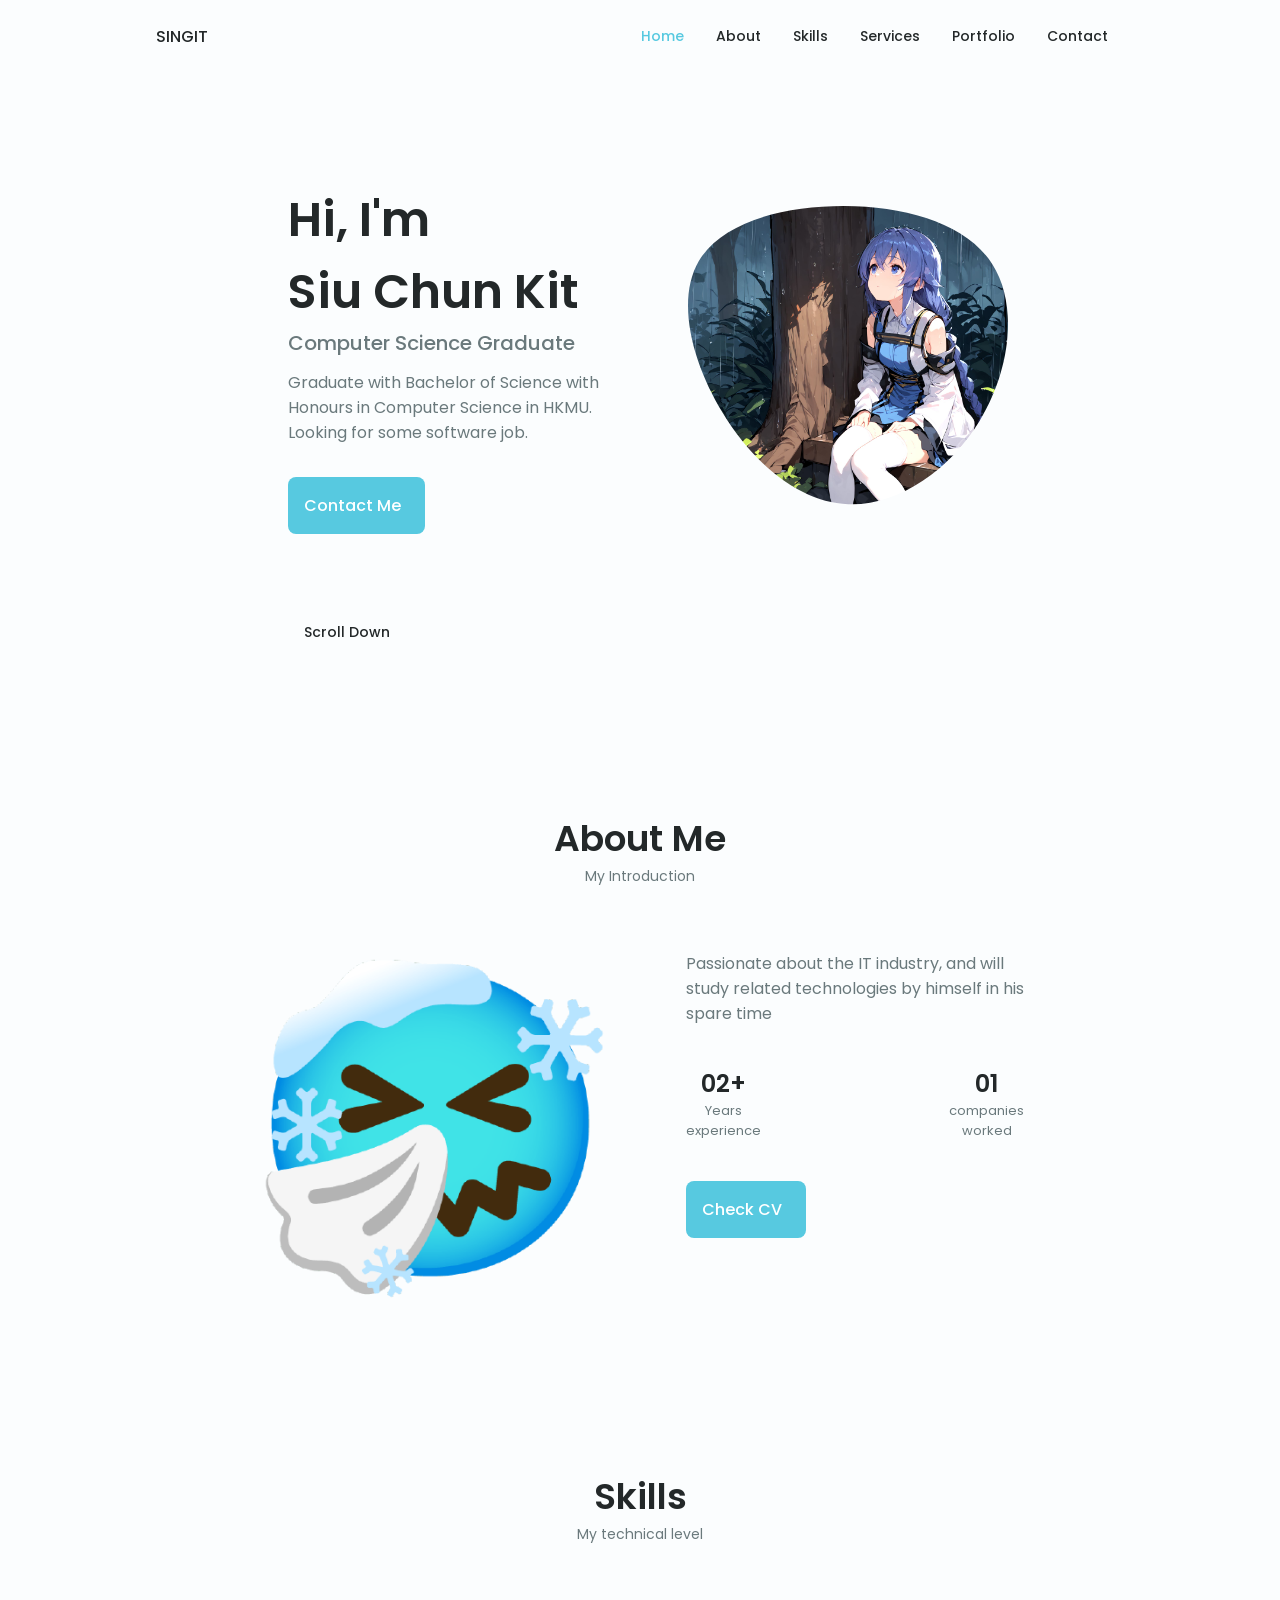
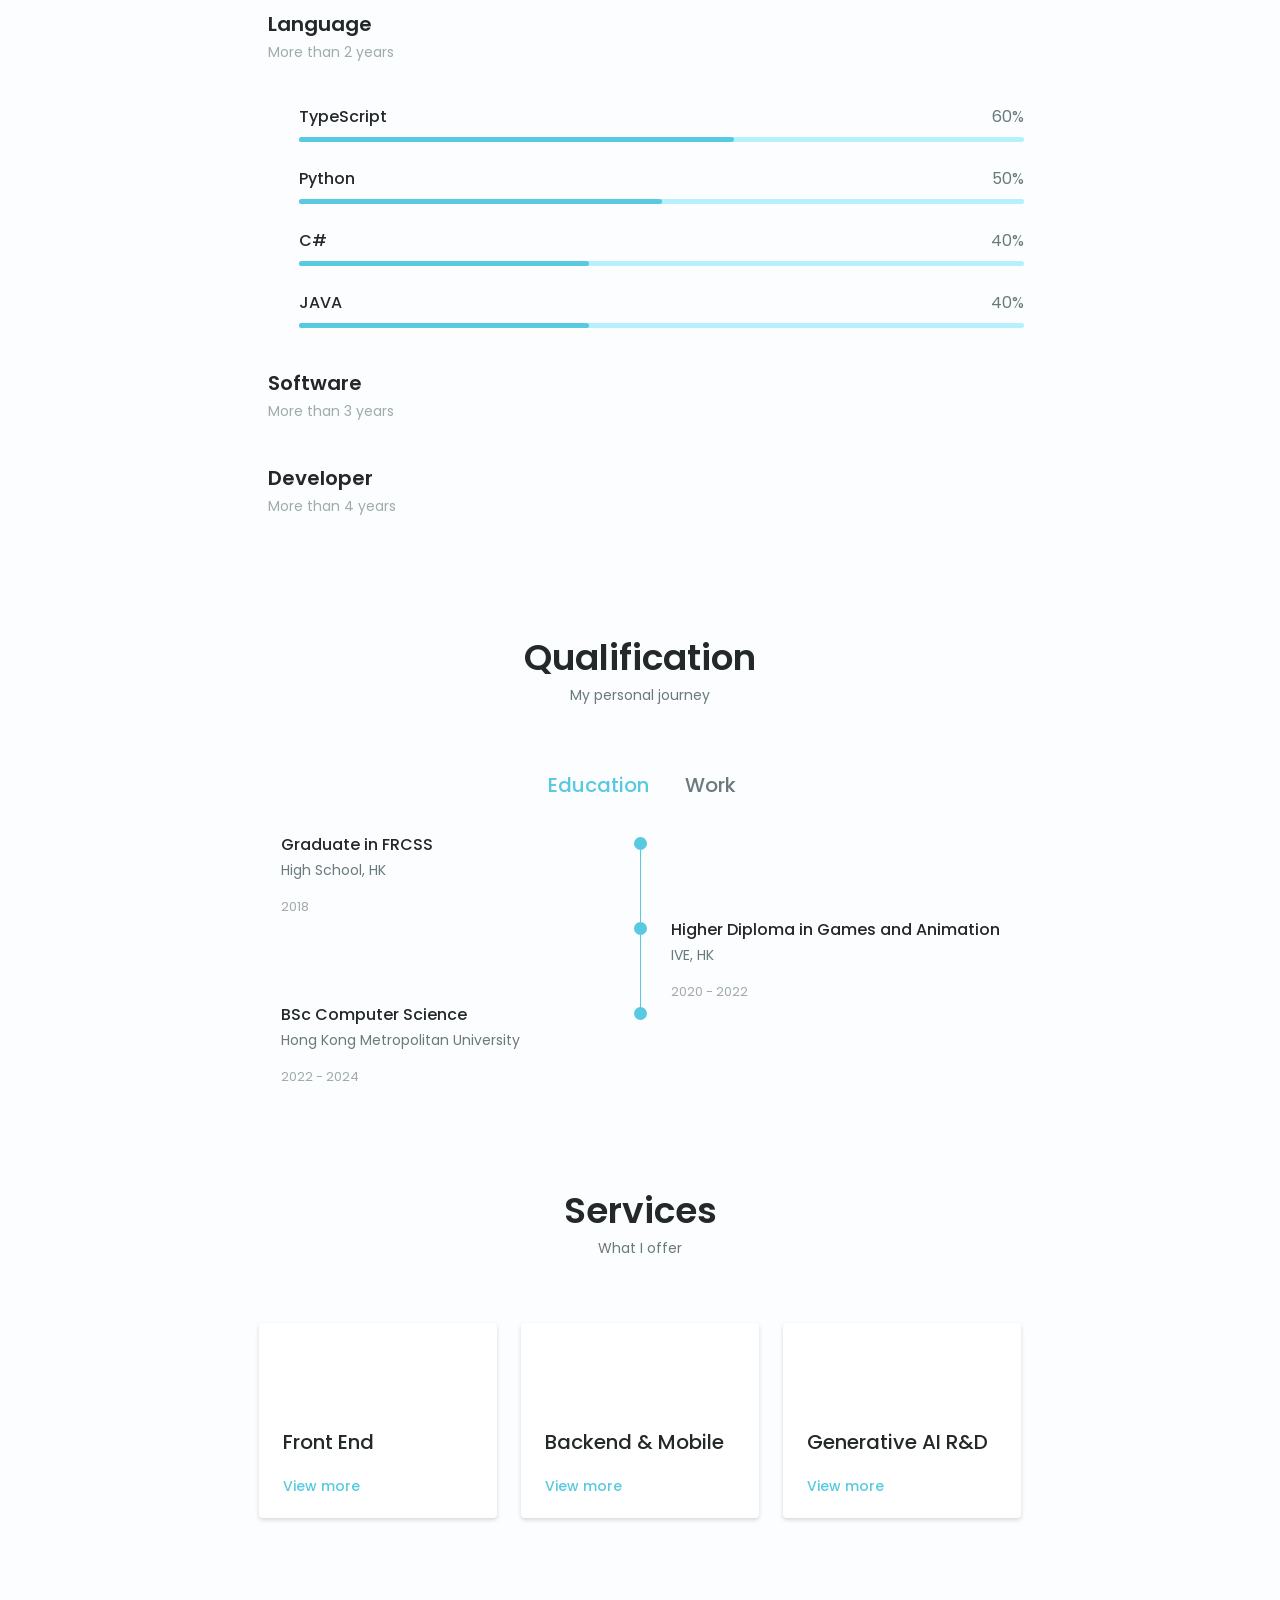
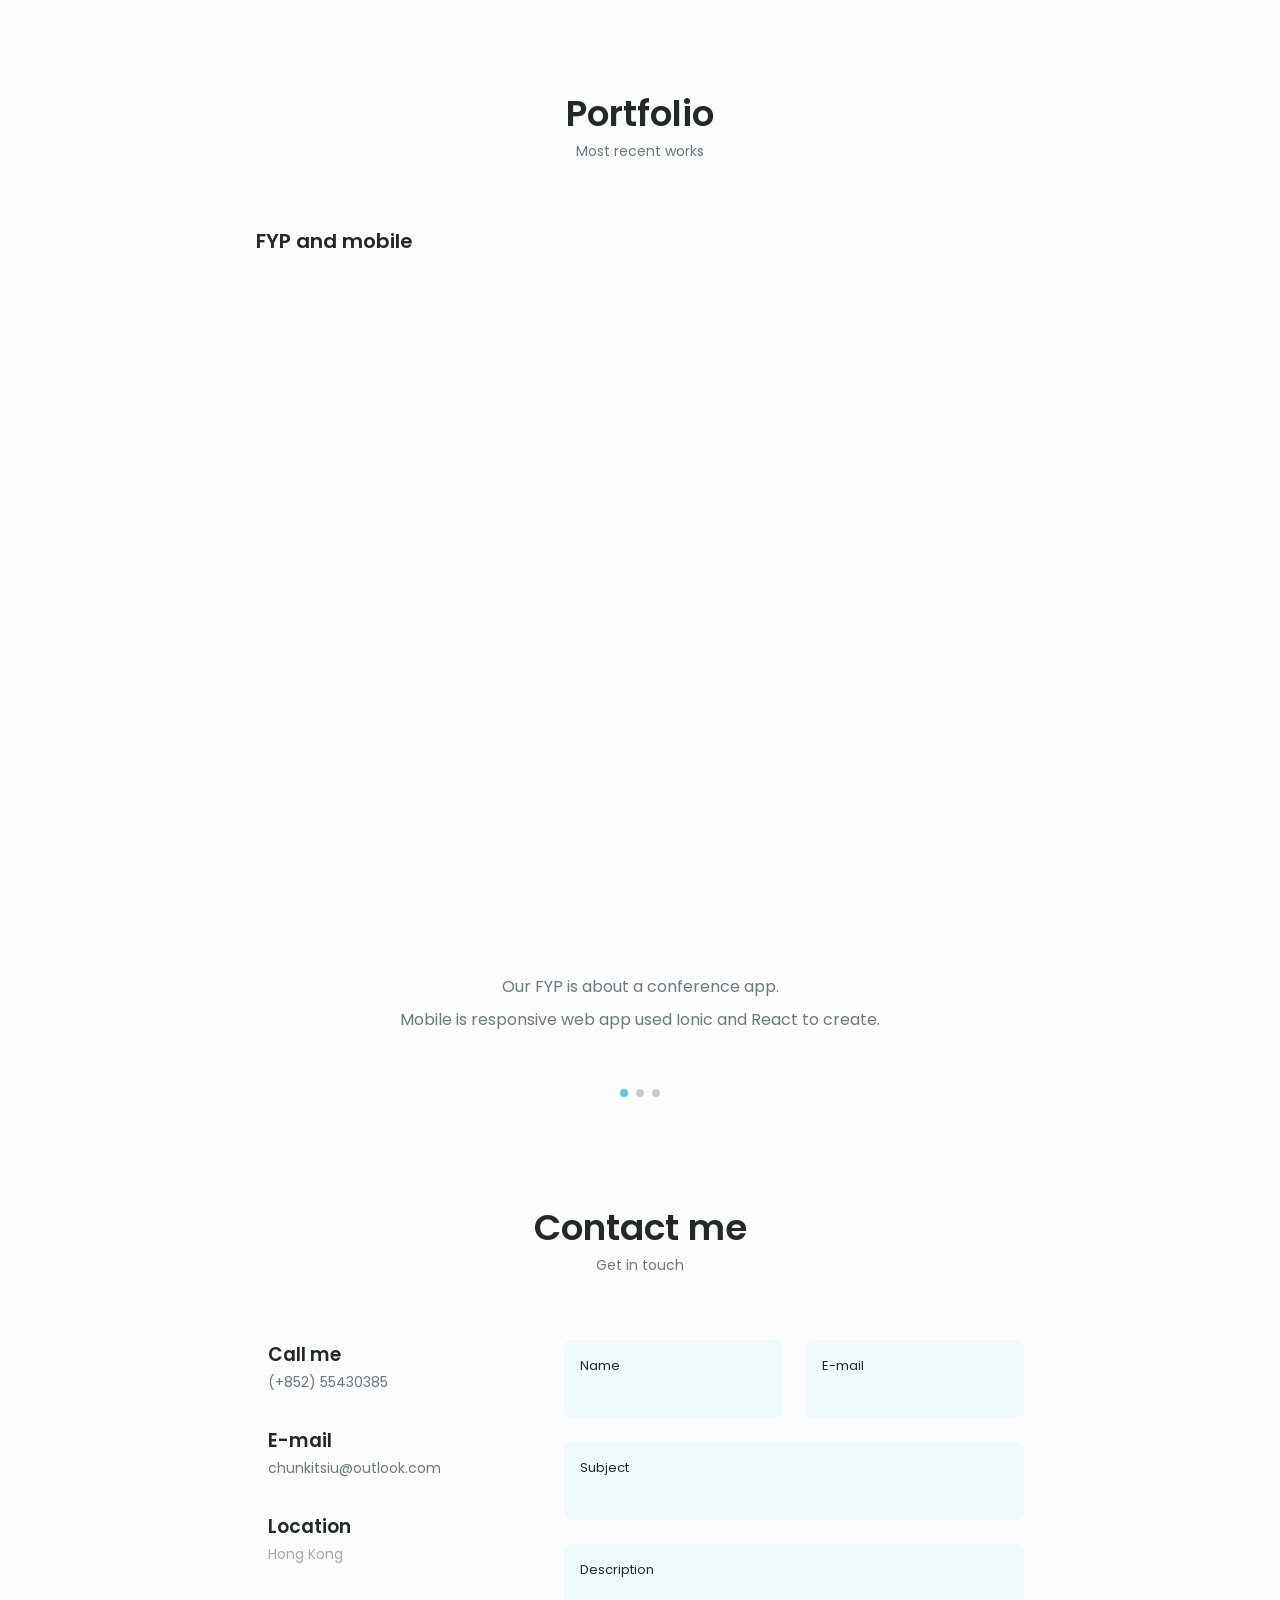
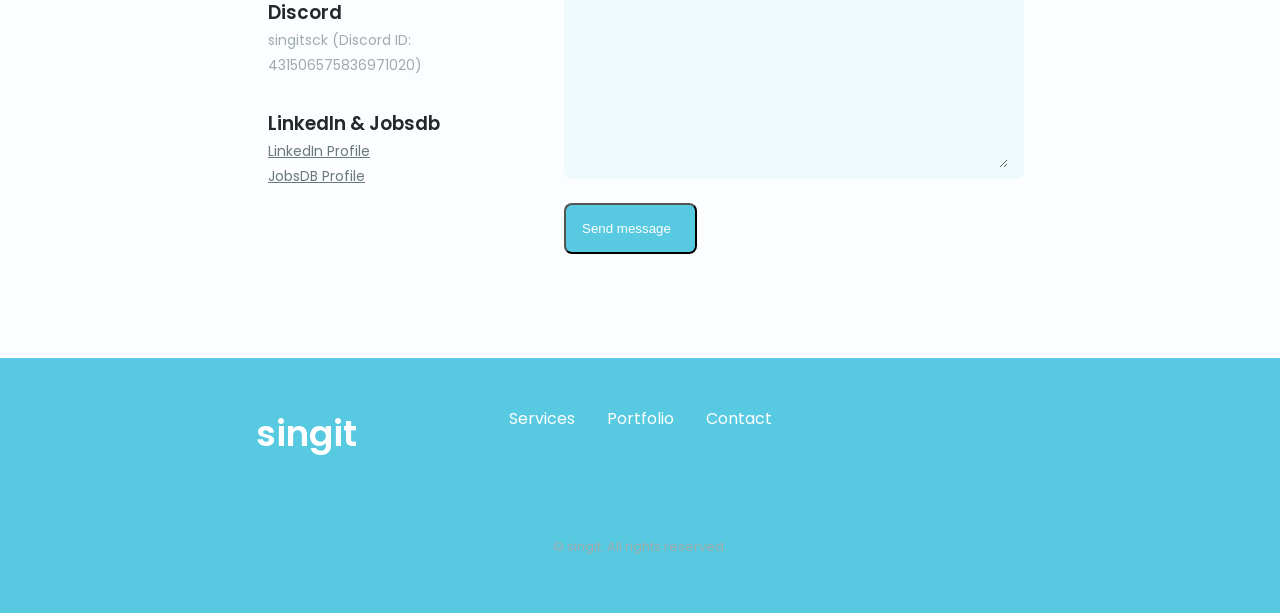
==== commit cef26ccc: "Refactor skills section in index.html to improve structure and readability by reorganizing TypeScrip" ====
--- a/index.html
+++ b/index.html
@@ -209,16 +209,16 @@
 
                                <i class="uil uil-angle-down skills__arrow"></i>
                             </div>
-                            <div class="skills__data">
-                                <div class="skills__titles">
-                                    <h3 class="skills__name">TypeScript</h3>
-                                    <span class="skills__number">60%</span>
-                                </div>
-                                <div class="skills__bar">
-                                    <span class="skills__percentage"></span>
-                                </div>
-                            </div>
                             <div class="skills__list grid">
+                                <div class="skills__data">
+                                    <div class="skills__titles">
+                                        <h3 class="skills__name">TypeScript</h3>
+                                        <span class="skills__number">60%</span>
+                                    </div>
+                                    <div class="skills__bar">
+                                        <span class="skills__percentage"></span>
+                                    </div>
+                                </div>
                                 <div class="skills__data">
                                     <div class="skills__titles">
                                         <h3 class="skills__name">Python</h3>
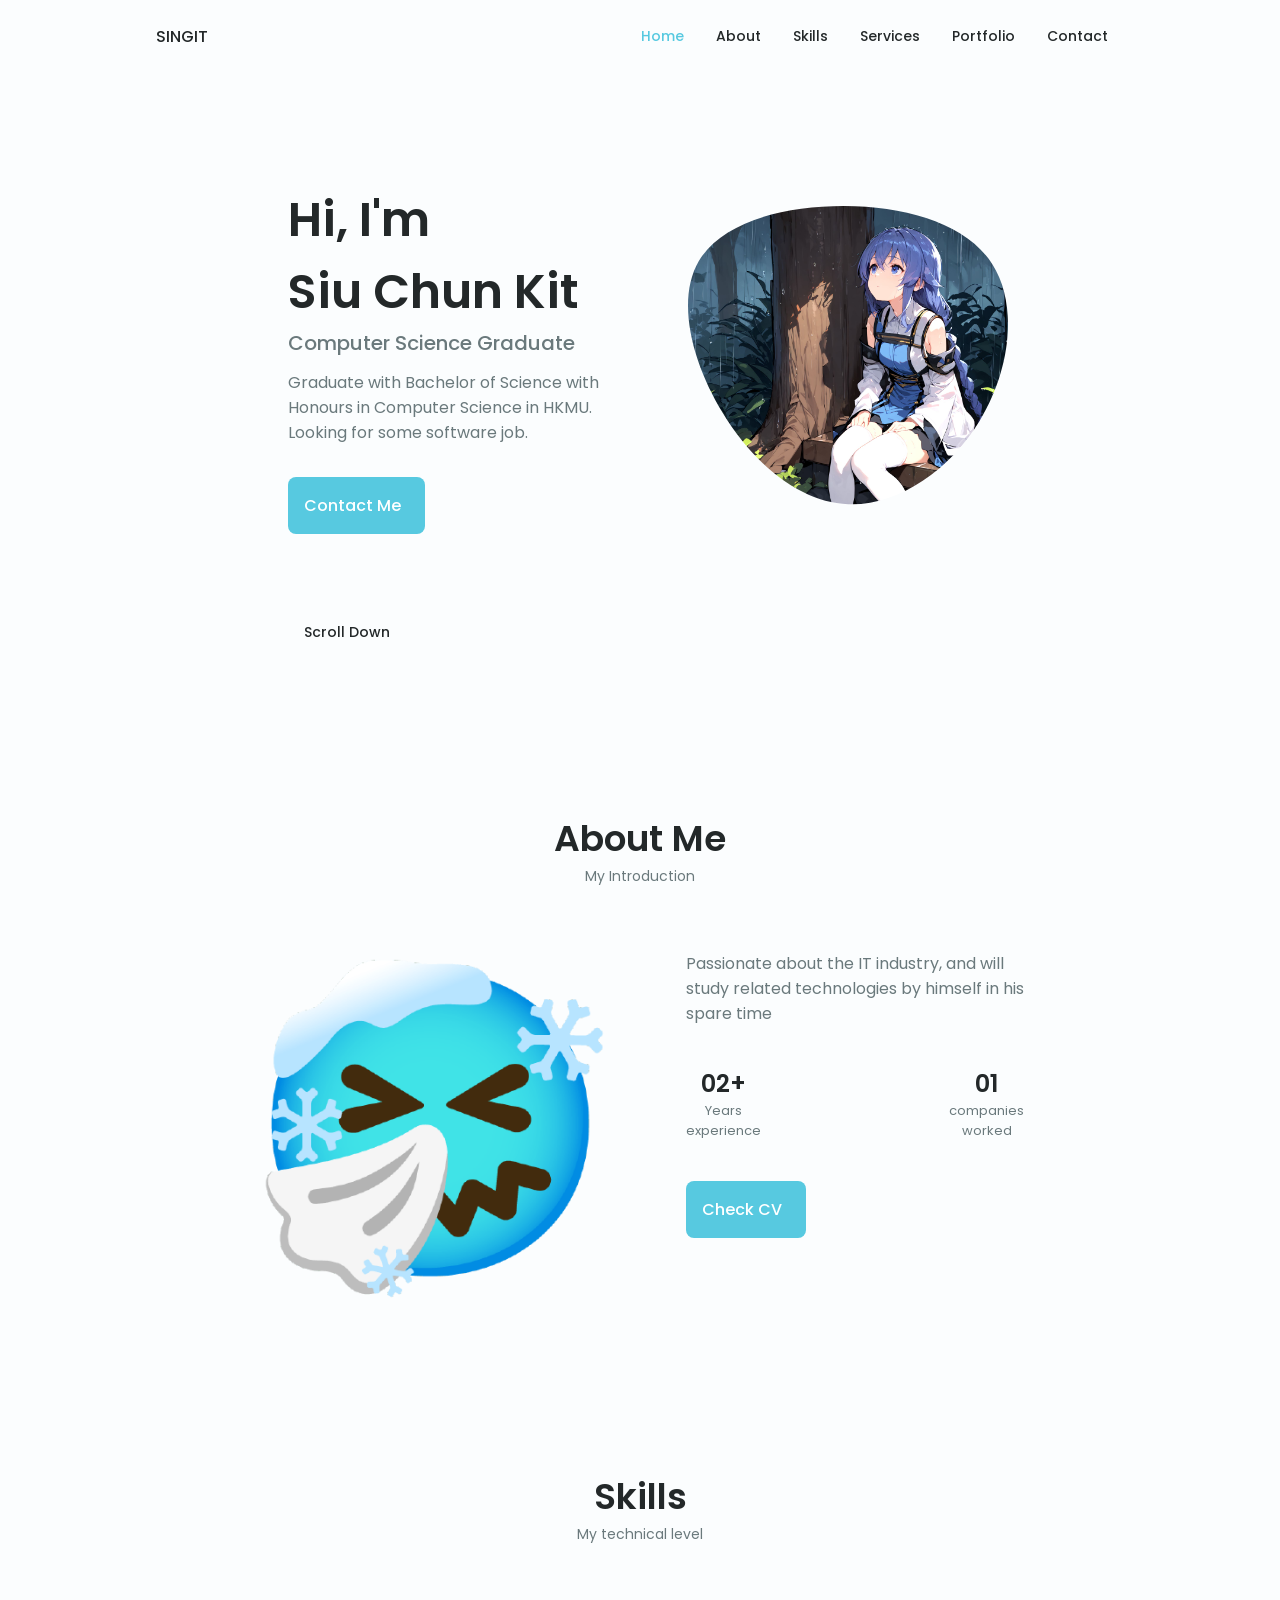
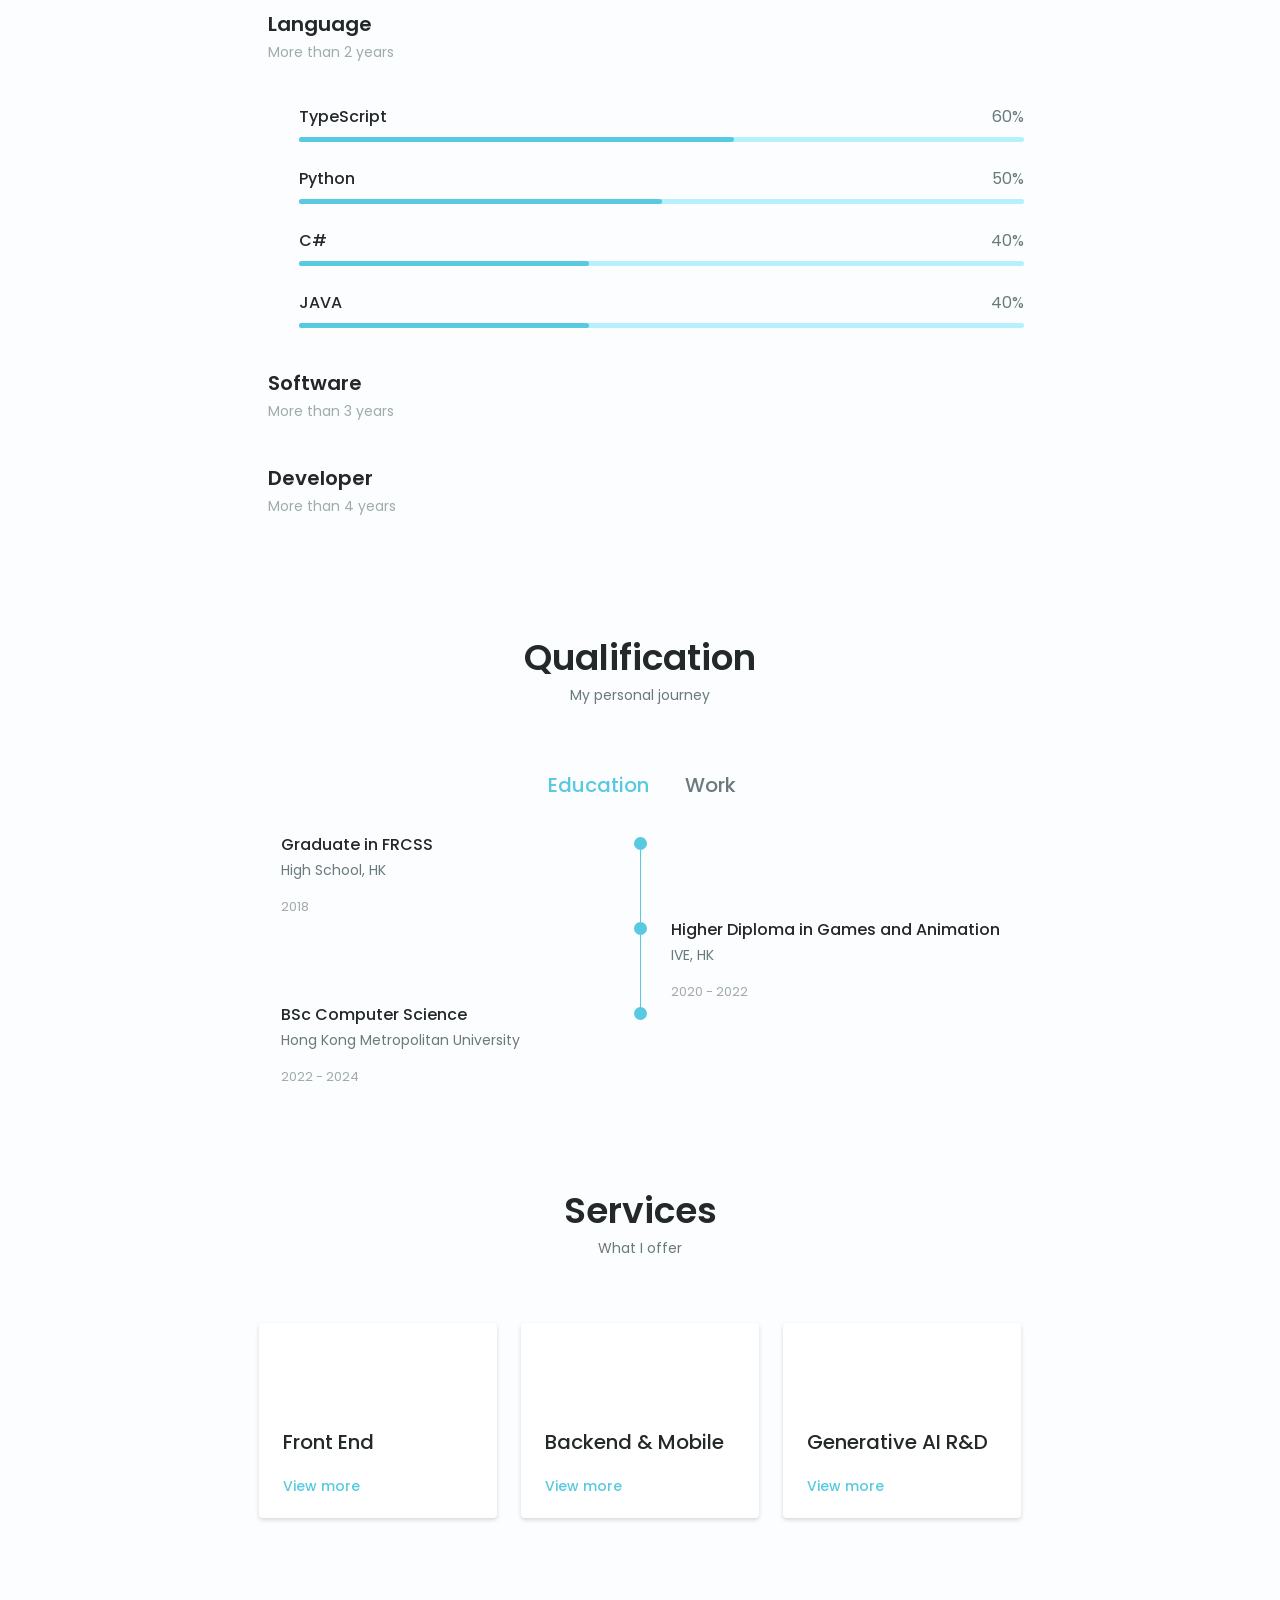
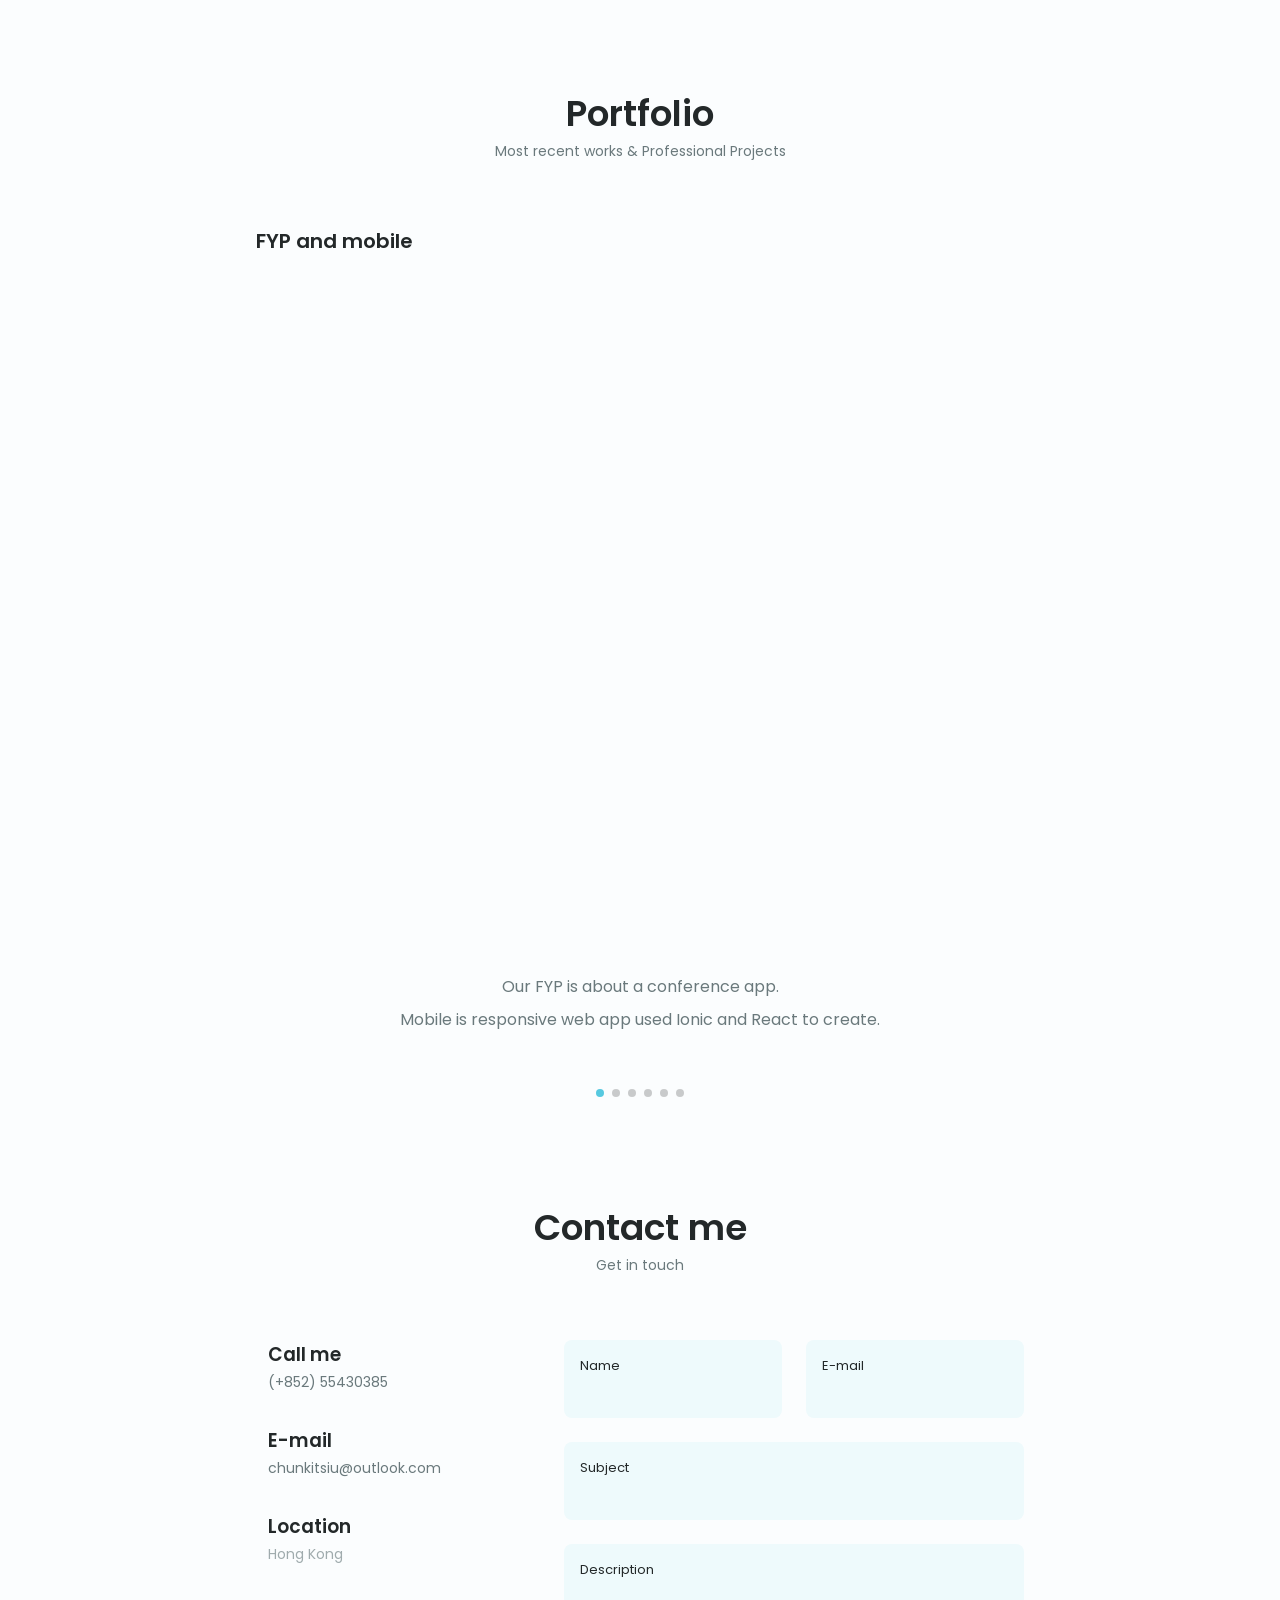
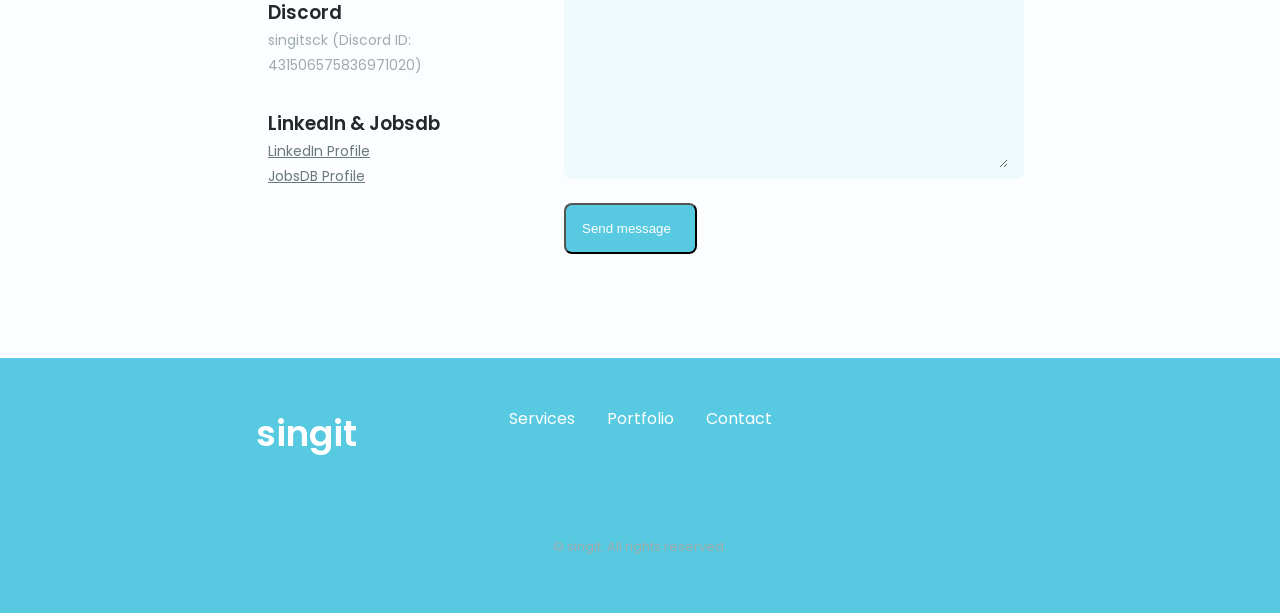
==== commit f3d24dc6: "Update portfolio with professional projects from company work - Add Vehicle Management App iOS scree" ====
--- a/index.html
+++ b/index.html
@@ -129,7 +129,7 @@
                                     165.547 130.807 187.559 100.226 186.353C69.6454 185.297 41.0228 161.023 21.7403 
                                     129.362C2.45775 97.8511 -7.48481 59.1033 6.67581 34.5279C20.9871 10.1032 59.7028 
                                     -0.149132 97.9666 0.00163737C136.23 0.303176 174.193 10.857 190.312 36.4879Z"/>
-                                    <image class="home__blob-img" x="" xlink:href="images/00022-3827599235.jpg" transform="translate(0, -100)"/>
+                                    <image class="home__blob-img" x="0" y="0" width="200" height="187" xlink:href="images/00022-3827599235.jpg" transform="translate(0, -100)"/>
                                 </g>
                             </svg>
                         </div>
@@ -654,7 +654,7 @@
         <section class="portfolio section" id="portfolio">
 
             <h2 class="section__title">Portfolio</h2>
-            <span class="section__subtitle">Most recent works</span>
+            <span class="section__subtitle">Most recent works & Professional Projects</span>
 
             <div class="portfolio__container container swiper-container">
                 <div class="swiper-wrapper">
@@ -710,14 +710,45 @@
                             <img src="./images/azul_deusa_00173_.png" alt="AI Generated Artwork using ComfyUI" class="portfolio__img">
                             <p class="portfolio__description">used ComfyUI to create.</p>
                         </div>
-
-                            
-                            <!-- <a href="#" class="button button--flex button--small portfolio__button">
-                                Demo
-                                <i class="uil uil-arrow-right button__icon"></i>
-                            </a> -->
-                            <!-- <img src="./images/azul_deusa_00173_.png" alt="" class="portfolio__img"> -->
-                        
+                    </div>
+
+                    <!--==================== PORTFOLIO 4 - Company Projects ====================-->
+                    <div class="portfolio__content grid swiper-slide">
+                        <h3 class="portfolio__title">Vehicle Management App</h3>
+                        <div class="portfolio__item">
+                            <img src="./projects/vehicle_management_app/Simulator Screenshot - iPhone 16 Plus - 2025-11-19 at 11.52.28.png" alt="Vehicle Management App Screenshot 1" class="portfolio__img">
+                            <p class="portfolio__description">iOS app for vehicle management system.</p>
+                        </div>
+                        <div class="portfolio__item second-column">
+                            <img src="./projects/vehicle_management_app/Simulator Screenshot - iPhone 16 Plus - 2025-11-19 at 11.53.56.png" alt="Vehicle Management App Screenshot 2" class="portfolio__img">
+                            <p class="portfolio__description">Features include vehicle tracking and management.</p>
+                        </div>
+                    </div>
+
+                    <!--==================== PORTFOLIO 5 - System Architecture ====================-->
+                    <div class="portfolio__content grid swiper-slide">
+                        <h3 class="portfolio__title">System Architecture Design</h3>
+                        <div class="portfolio__item">
+                            <img src="./projects/architecture/finstream ERD.png" alt="Finstream ERD Diagram" class="portfolio__img">
+                            <p class="portfolio__description">Database ERD design for financial system.</p>
+                        </div>
+                        <div class="portfolio__item second-column">
+                            <img src="./projects/architecture/finstream flowchart LR.png" alt="System Flowchart" class="portfolio__img">
+                            <p class="portfolio__description">System flowchart and architecture design.</p>
+                        </div>
+                    </div>
+
+                    <!--==================== PORTFOLIO 6 - IoT Project ====================-->
+                    <div class="portfolio__content grid swiper-slide">
+                        <h3 class="portfolio__title">IoT Smart Taxi Ecosystem</h3>
+                        <div class="portfolio__item">
+                            <img src="./projects/jre/mermaid-diagram-2026-02-27-110834.png" alt="IoT System Diagram" class="portfolio__img">
+                            <p class="portfolio__description">Dragonrise IoT solution for Hong Kong smart taxi ecosystem.</p>
+                        </div>
+                        <div class="portfolio__item second-column">
+                            <img src="./projects/architecture/POS.jpeg" alt="POS System" class="portfolio__img">
+                            <p class="portfolio__description">Point of Sale system integration.</p>
+                        </div>
                     </div>
                 </div>
 
@@ -895,7 +926,7 @@
                     </div>
                 </div>
 
-                <form action="mailto:chunkitsiu@outlook.com" method="post" enctype="text/plain" class="contact__form grid" id="contact-form">
+                <form class="contact__form grid" id="contact-form">
                     <div class="contact__inputs grid">
                         <div class="contact__content">
                             <label for="contact-name" class="contact__label">Name</label>
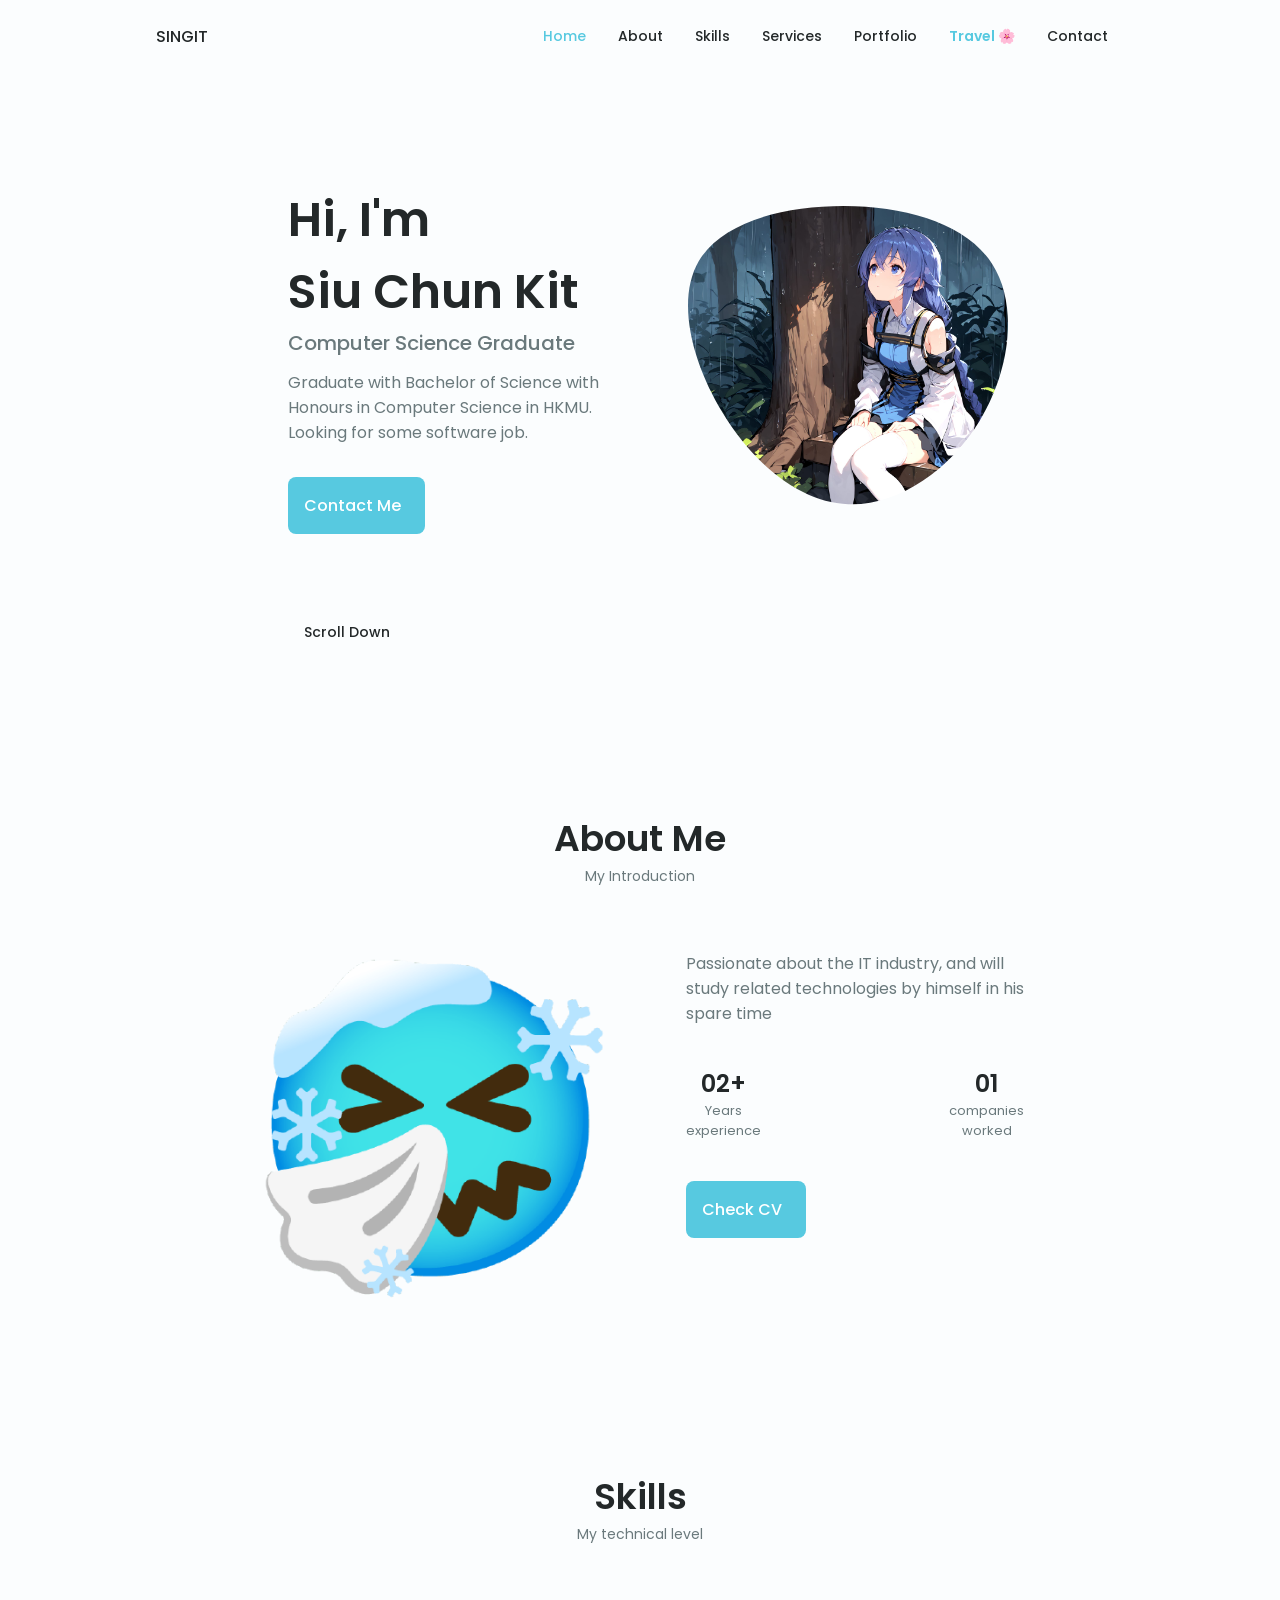
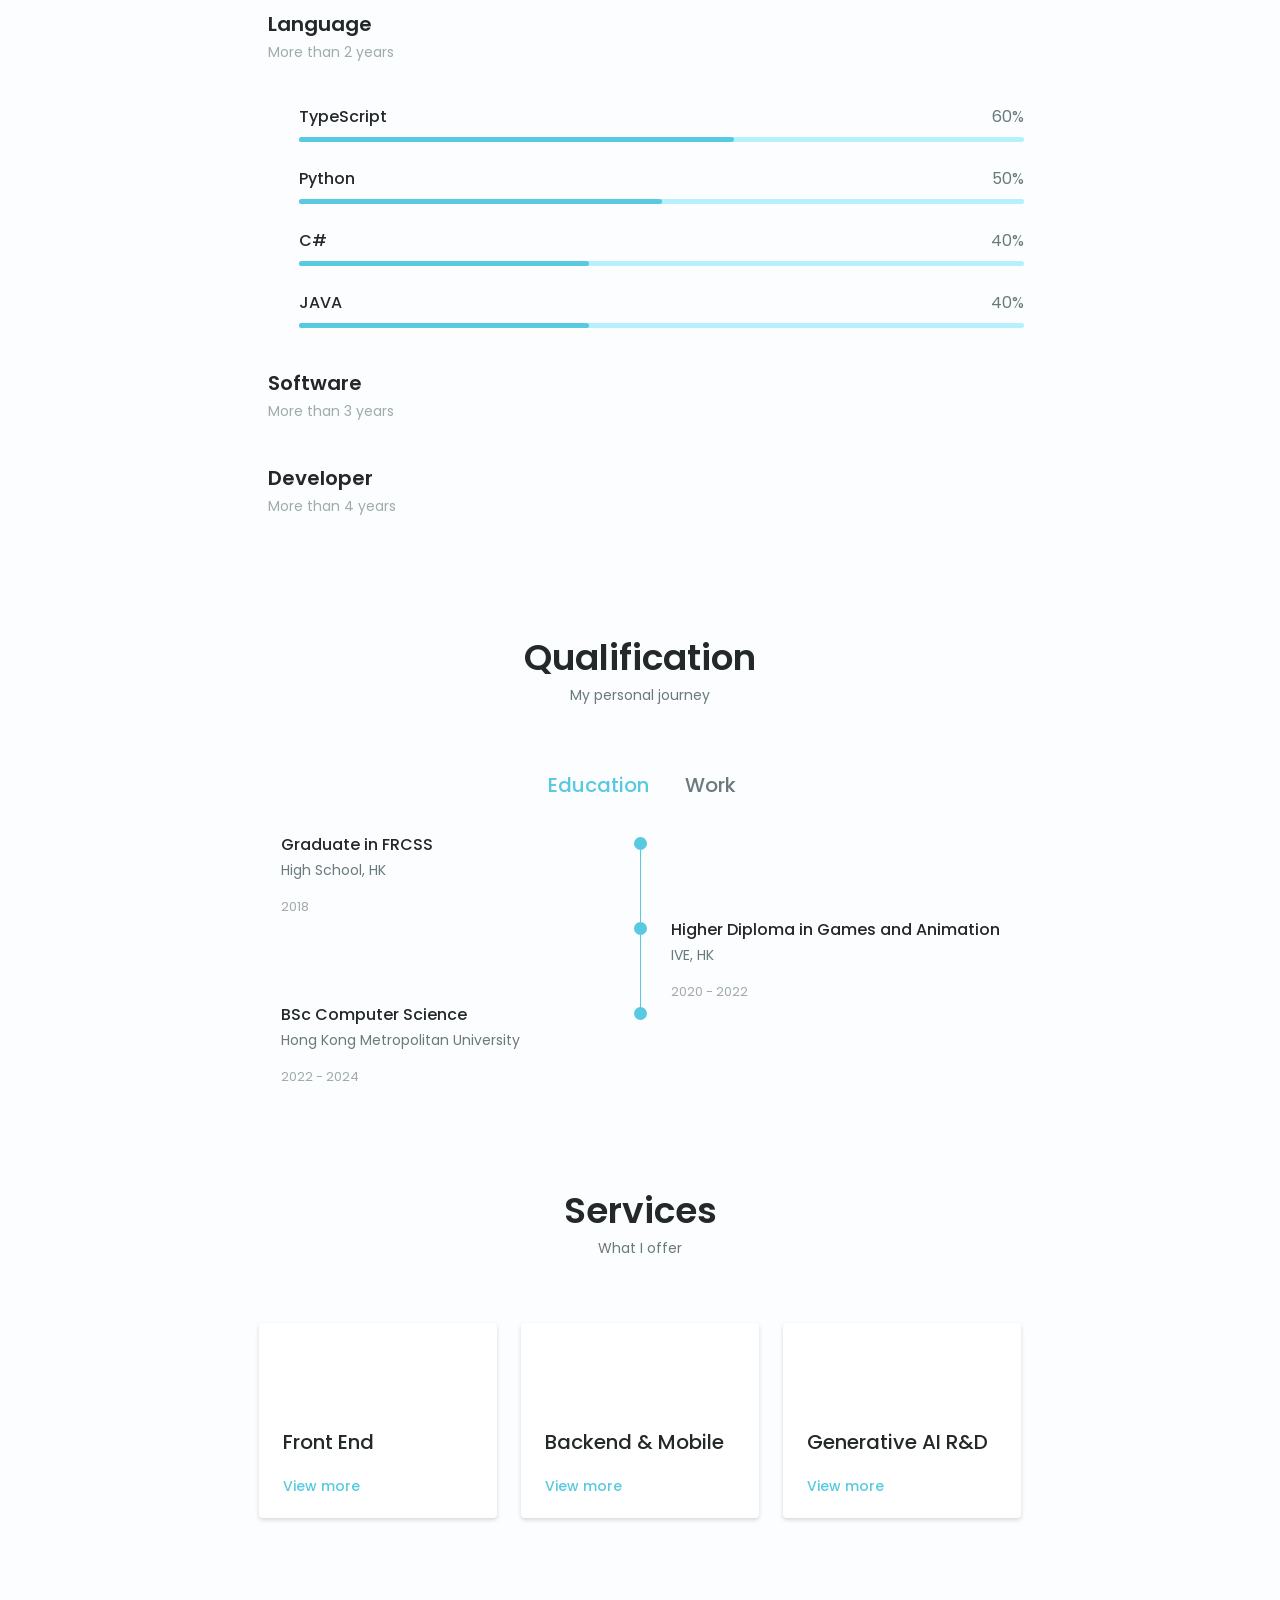
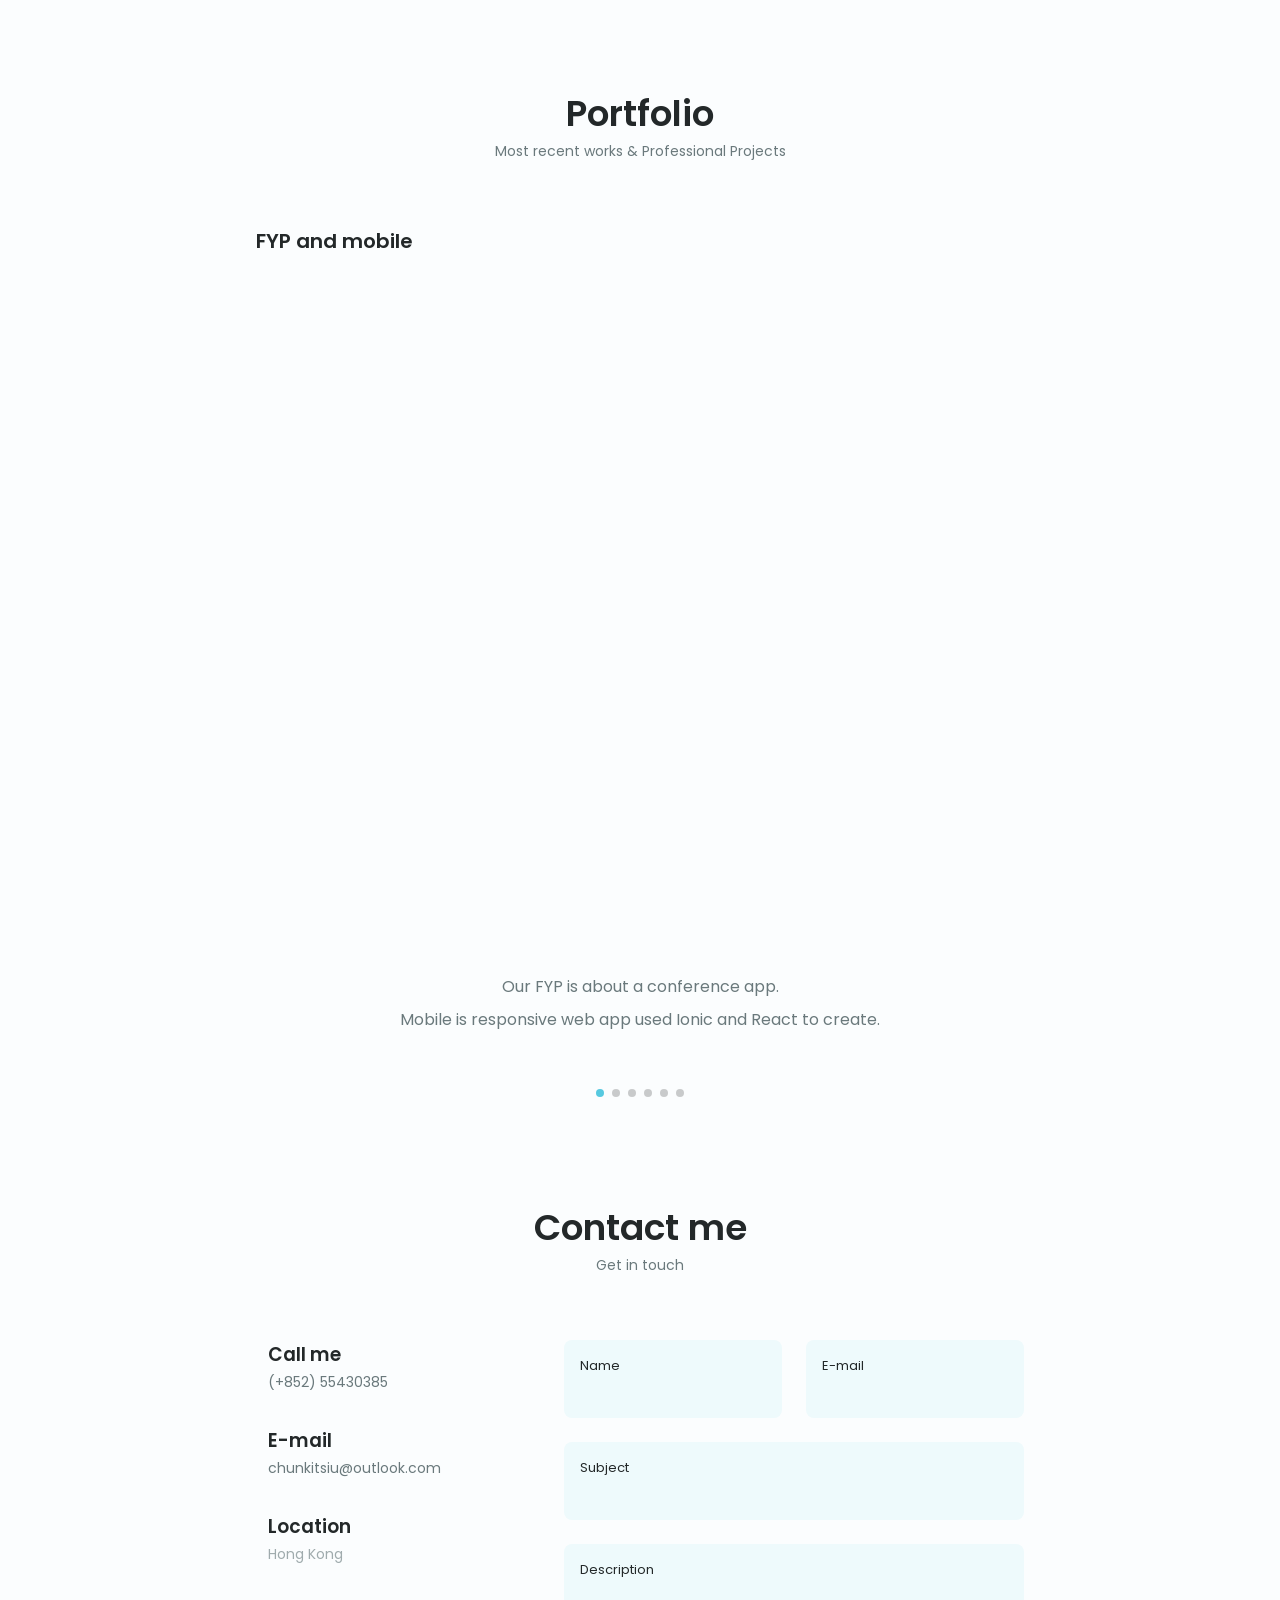
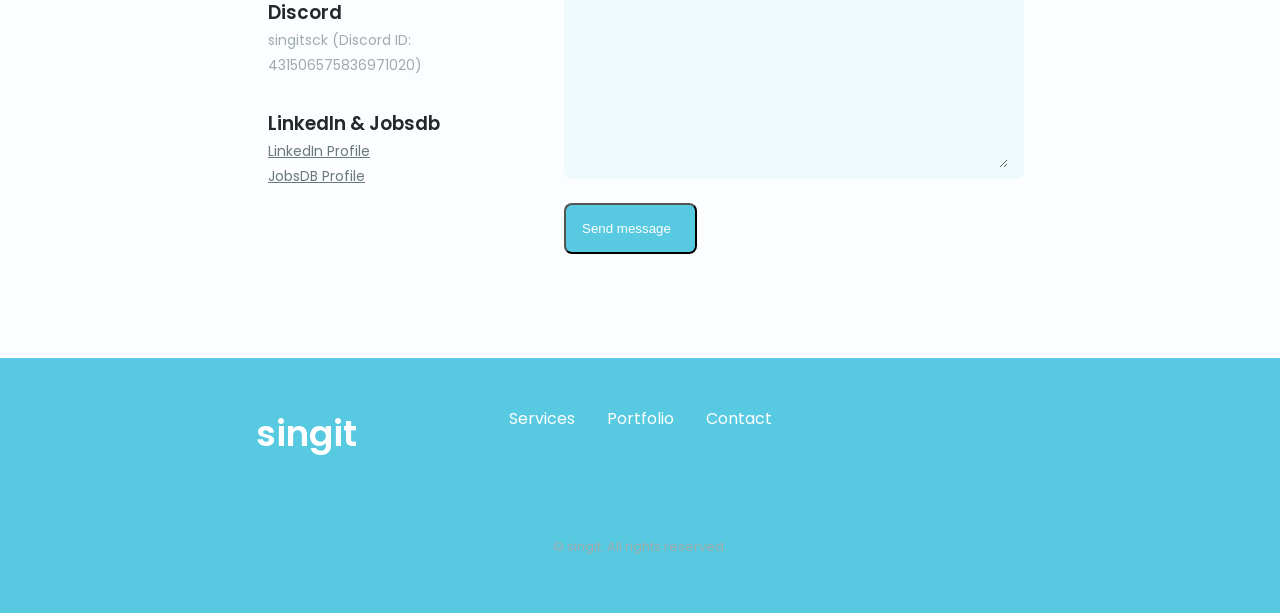
==== commit 4d875c62: "✨ 在主頁面添加旅行專區入口 - 在導航欄新增 Travel 🌸 連結到 /travel/ - 添加 .nav__link--highlight 樣式高亮顯示 - 方便訪客快速發現旅行回顧頁面" ====
--- a/index.html
+++ b/index.html
@@ -76,6 +76,11 @@
                         <li class="nav__item">
                             <a href="#portfolio" class="nav__link">
                                 <i class="uil uil-scenery nav__icon"></i>Portfolio                                
+                            </a>
+                        </li>
+                        <li class="nav__item">
+                            <a href="travel/" class="nav__link nav__link--highlight">
+                                <i class="uil uil-map-marker nav__icon"></i>Travel 🌸                                
                             </a>
                         </li>
                         <li class="nav__item">
--- a/css/styles.css
+++ b/css/styles.css
@@ -1392,3 +1392,18 @@
     flex: 1;
   }
 }
+
+/*==================== TRAVEL NAV LINK HIGHLIGHT ====================*/
+.nav__link--highlight {
+  color: hsl(var(--hue-color), 69%, 61%);
+  font-weight: var(--font-semi-bold);
+}
+
+.nav__link--highlight:hover {
+  color: hsl(var(--hue-color), 69%, 50%);
+}
+
+/* Active state for travel link */
+.nav__link--highlight.active-link {
+  color: hsl(var(--hue-color), 69%, 61%);
+}
